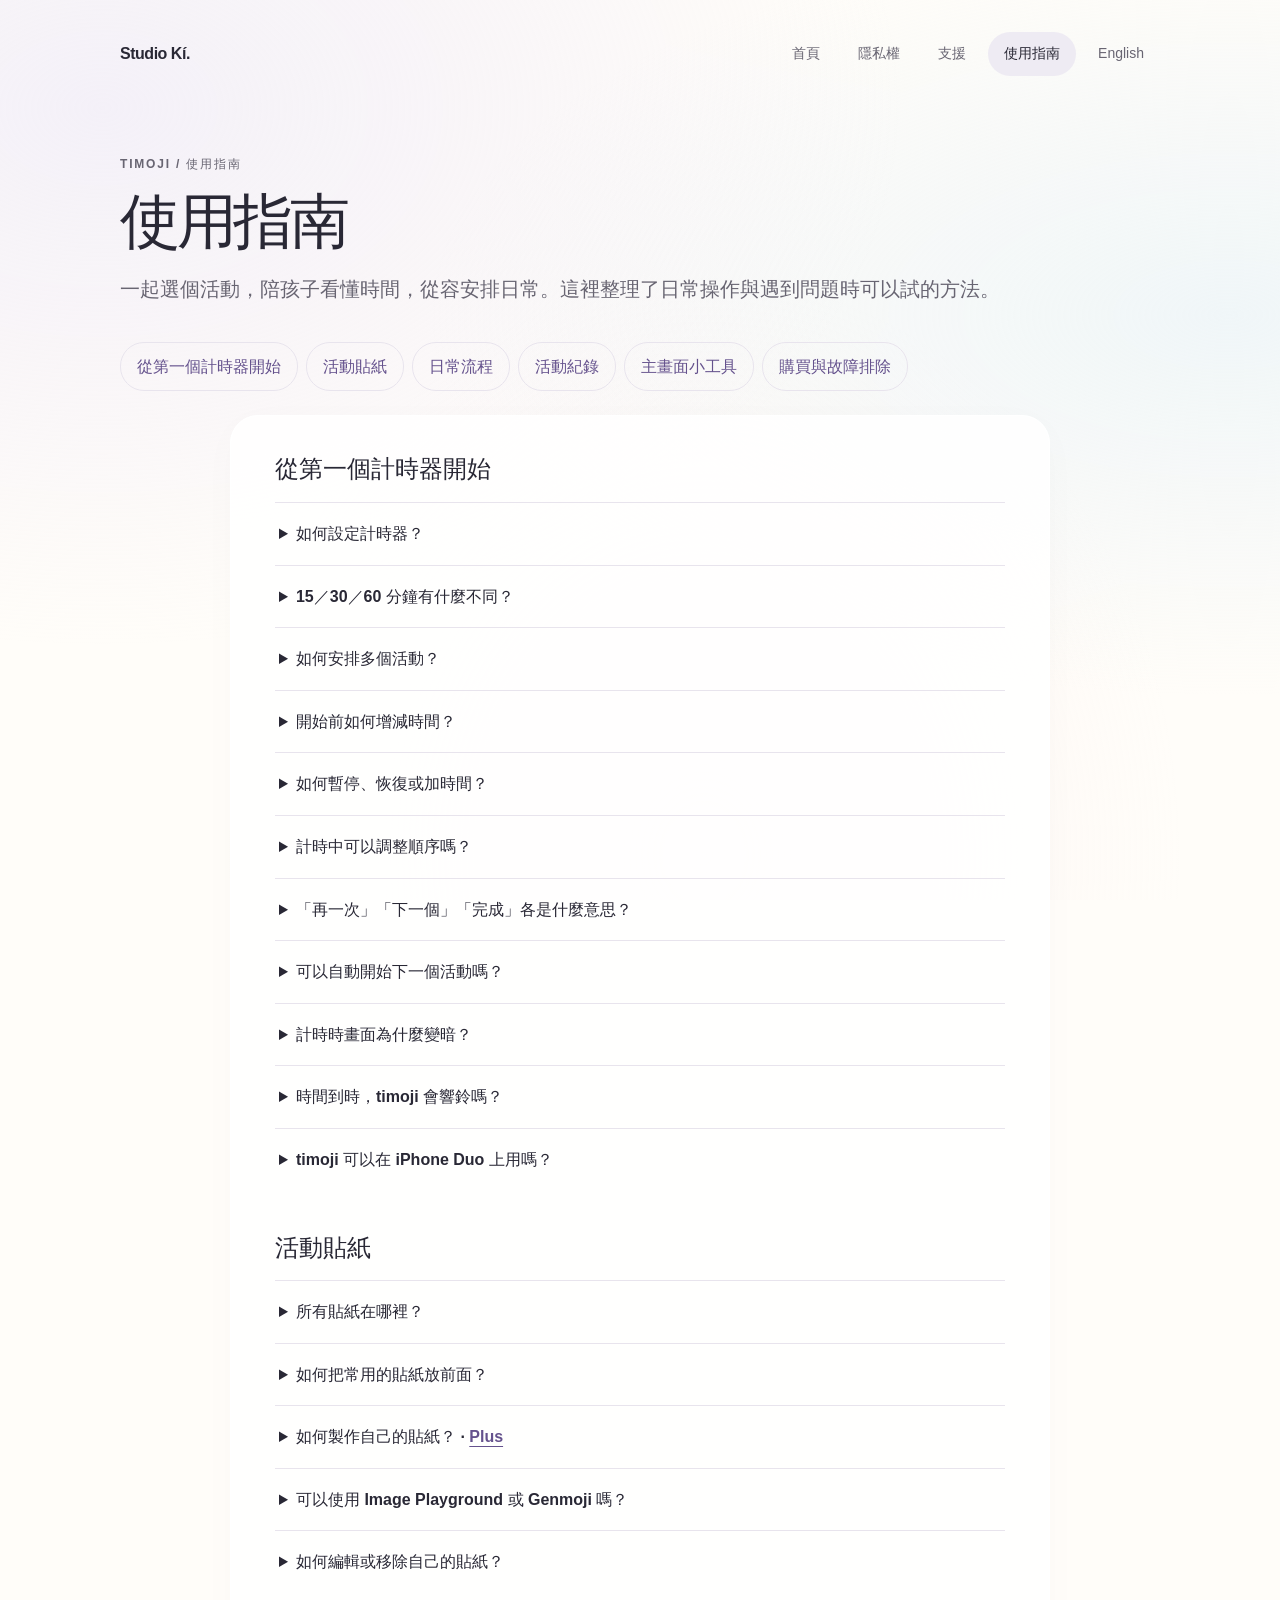
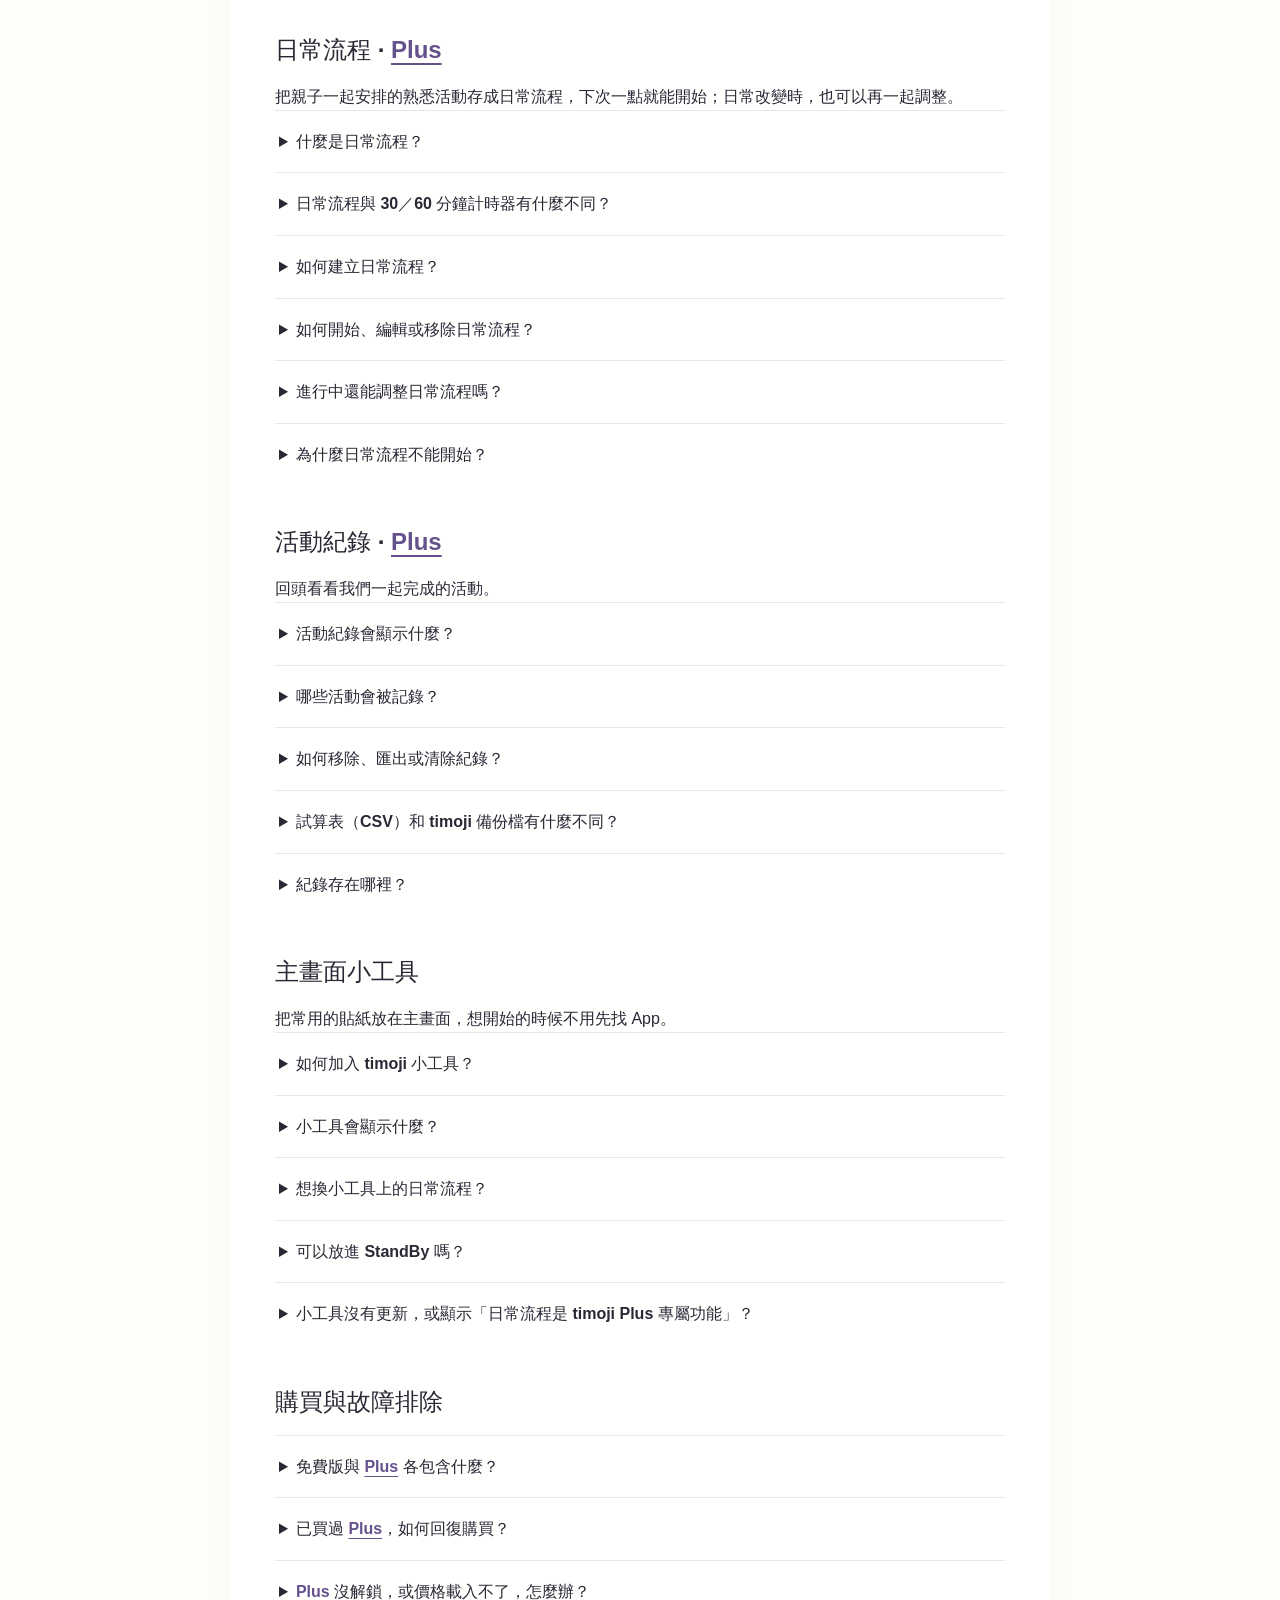
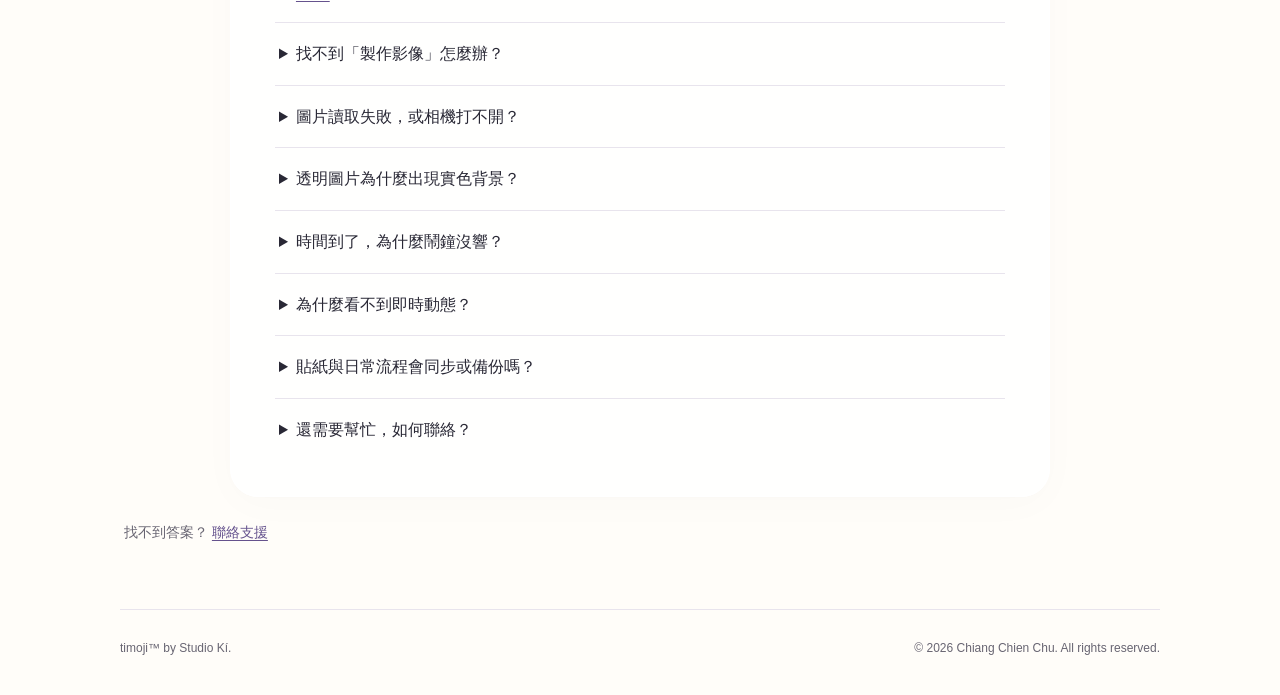
==== guide-zh-Hant.html @ 1ce59894 "Guide: widget settings for Favorites/Recent and routine choice (1.7.0) Co-Authored-By: Claude Opus 5" ====
<!doctype html>
<html lang="zh-Hant">
<head>
  <meta charset="utf-8">
  <meta name="viewport" content="width=device-width, initial-scale=1">
  <meta name="theme-color" content="#fffdf9">
  <meta name="description" content="timoji 操作指南：設定計時器、活動貼紙、日常流程、活動紀錄、Plus 與常見問題排除。">
  <meta name="referrer" content="no-referrer">
  <title>使用指南 — timoji</title>
  <link rel="icon" href="assets/timoji-mark.svg" type="image/svg+xml">
  <link rel="alternate icon" href="assets/timoji-mark.png" type="image/png">
  <link rel="alternate" hreflang="en" href="guide.html">
  <link rel="stylesheet" href="styles.css">
  <link rel="stylesheet" href="guide.css">
</head>
<body>
  <a class="skip-link" href="#main">跳至主要內容</a>
  <header class="site-header shell">
    <a class="studio" href="index-zh-Hant.html" aria-label="Studio Kí. — timoji 首頁">Studio Kí.</a>
    <nav class="site-nav" aria-label="主要導覽">
      <a href="index-zh-Hant.html">首頁</a>
<a href="privacy-zh-Hant.html">隱私權</a>
<a href="support-zh-Hant.html">支援</a>
<a href="guide-zh-Hant.html" aria-current="page">使用指南</a>
      <a href="guide.html" lang="en" hreflang="en">English</a>
    </nav>
  </header>
  <main id="main" class="shell guide" tabindex="-1"><div class="page-heading"><p class="eyebrow">timoji / 使用指南</p><h1>使用指南</h1><p class="subtitle">一起選個活動，陪孩子看懂時間，從容安排日常。這裡整理了日常操作與遇到問題時可以試的方法。</p></div><nav class="guide-nav" aria-label="指南主題"><a href="#timer">從第一個計時器開始</a><a href="#activities">活動貼紙</a><a href="#routines">日常流程</a><a href="#history">活動紀錄</a><a href="#widgets">主畫面小工具</a><a href="#help">購買與故障排除</a></nav><div class="guide-content paper"><section id="timer" aria-labelledby="timer-title"><h2 id="timer-title">從第一個計時器開始</h2><details><summary>如何設定計時器？</summary><div class="answer"><p>打開 timoji 就是計時器。點圓環下方的 15、30、60，選擇計時器。點下方貼紙列的貼紙放進圓環，拖動圓環的末端控制點設定時間，再按「開始」。timoji 會記得你上次用的計時器。想看所有貼紙，點貼紙列最後的「全部貼紙」。</p></div></details><details><summary>15／30／60 分鐘有什麼不同？</summary><div class="answer"><p>15 分鐘適合一次做一個活動，可設 1–15 分鐘。30／60 分鐘可以在一個計時器裡安排多個活動。三種計時器都免費。這些是可用時間的上限，不必把整個圓環填滿。</p></div></details><details><summary>如何安排多個活動？</summary><div class="answer"><p>在 30 或 60 分鐘，依照想做的順序點貼紙，先選的先做。新活動通常先分配 10 分鐘，剩餘空間較少時會縮短，但至少需要 5 分鐘。想換掉某個活動，把貼紙列的貼紙拖到它上面，時間不變。想調整順序，長按圓環上的貼紙，拖到另一個貼紙上即可互換，時間也會一起交換。移動兩個活動之間的分界，可以重新分配時間。</p></div></details><details><summary>開始前如何增減時間？</summary><div class="answer"><p>拖動圓環的末端控制點，或用「−5 分鐘」「+5 分鐘」。多活動安排可以移動兩個活動之間的分界。30／60 的每個活動至少需要 5 分鐘，對孩子來說才不會太趕；選好活動、時間有效後，「開始」才能按。</p></div></details><details><summary>如何暫停、恢復或加時間？</summary><div class="answer"><p>計時中按「暫停」。暫停後可用 ＋／－ 調整目前活動，每次 5 分鐘，再按「繼續」。沒有修改時，會從暫停的時間繼續。暫停時，進行中的活動可以用 － 減到最少 1 分鐘，方便最後微調；還沒輪到的活動維持至少 5 分鐘，等輪到時才能再調短。15 維持在 1–15 分鐘，30／60 不能超過圓環的終點。想換別的計時器，請先結束這次計時。</p></div></details><details><summary>計時中可以調整順序嗎？</summary><div class="answer"><p>可以。先暫停，再點接下來的某張貼紙，就能先做這個活動；目前的活動會排到下一個，保留剩餘時間。也可以移除接下來的活動。這些調整只影響這一次計時。</p></div></details><details><summary>「再一次」「下一個」「完成」各是什麼意思？</summary><div class="answer"><p>活動結束且後面還有活動時，「再一次」會用該活動原先設定的時間重做；「下一個」開始下一項。最後一個活動結束後，「完成」結束這次計時。「＋5 分鐘」或「＋10 分鐘」會延續最後的活動：15／30 加 5 分鐘，60 加 10 分鐘。</p></div></details><details><summary>可以自動開始下一個活動嗎？</summary><div class="answer"><p>安排兩個以上活動時，可在「活動結束後」選「暫停」或「自動接續」。暫停會等你選擇；自動接續會短暫顯示完成，約 2.5 秒後開始下一項。若活動已經完成、正在等你選擇，此時改成自動接續只影響之後的活動，眼前這一項仍請按「再一次」或「下一個」。</p></div></details><details><summary>計時時畫面為什麼變暗？</summary><div class="answer"><p>柔和的畫面讓活動貼紙與時間更容易被注意到，關閉與選單仍可操作。打開選單不會暫停，要休息請按「暫停」。點背景不會解除計時中的柔暗效果；把裝置轉橫向只是改變版面，不會鎖住操作。想換外觀，請到「選單 → 設定 → 外觀」。</p></div></details><details id="time-up-alert"><summary>時間到時，timoji 會響鈴嗎？</summary><div class="answer"><p>開啟「時間到提醒」後就會。時間到時，timoji 會像鬧鐘一樣響鈴，靜音模式也聽得到，iPhone 或 Apple Watch 也會震動。第一次開始計時前，timoji 會先問你要不要開啟；按「允許」，再在系統視窗允許鬧鐘即可。鬧鐘響起時按「停止」就會安靜下來。之後隨時可以在「選單 → 設定」關閉。同一頁的「聲音效果」則控制活動切換時較輕柔的提示音。</p></div></details><details id="iphone-duo"><summary>timoji 可以在 iPhone Duo 上用嗎？</summary><div class="answer"><p>可以。外螢幕的用法和 iPhone 一樣。攤開後，貼紙區會變寬；完全攤平計時時，時間環會在畫面中間。摺成書本或立在桌上時，時間環和按鈕會分在兩邊，不會落在摺線上。橫向使用時，「關閉」和「選單」會移到側邊。</p></div></details></section><section id="activities" aria-labelledby="activities-title"><h2 id="activities-title">活動貼紙</h2><details><summary>所有貼紙在哪裡？</summary><div class="answer"><p>點貼紙列最後的「全部貼紙」，或打開「選單 → 活動貼紙」。可以依分類、我的最愛或最近使用瀏覽，點一下貼紙就會放進計時器。所有內建貼紙都免費，而且不能刪除。</p></div></details><details><summary>如何把常用的貼紙放前面？</summary><div class="answer"><p>在「活動貼紙」按「編輯」，再點貼紙上的愛心；也可以長按貼紙選「最愛」。最愛的貼紙會排在貼紙列前面。完成後按「完成」。</p></div></details><details><summary>如何製作自己的貼紙？ · <a href="#plus-features">Plus</a></summary><div class="answer"><p>在「活動貼紙」按「新增貼紙」。從照片選圖、用相機拍照，或在 Apple Image Playground 可用時選「製作影像」。在預覽畫面用雙指縮放、移動及旋轉，調整裁切範圍；「重設裁切」可以重新調整。按「接下來」，輸入最多 20 個字元的活動名稱，再按「儲存」。你的貼紙會排在最前面，也可以在「我的貼紙」找到。</p></div></details><details><summary>可以使用 Image Playground 或 Genmoji 嗎？</summary><div class="answer"><p>支援的裝置與系統會提供「製作影像」，打開 Apple 的系統圖片工具。可選的風格與 Genmoji 選項由 Apple 提供。在系統畫面確認圖片後，仍需完成 timoji 的「預覽 → 活動名稱 → 儲存」；只按系統打勾不會直接儲存成已命名的活動。Genmoji 僅供個人、非商業使用。</p></div></details><details><summary>如何編輯或移除自己的貼紙？</summary><div class="answer"><p>長按你的貼紙，選「編輯貼紙」可重新命名或更換照片，選「移除」可刪除。要一次移除多張，按「編輯」，再點每張貼紙上的移除按鈕。移除貼紙也會移除已儲存日常流程中對應的步驟；還有其他步驟的日常流程會保留，空的會封存。正在進行的計時仍保留當次活動。只有自己製作的貼紙可以移除；切換 App 語言時，你寫的貼紙名稱會保留原樣。</p></div></details></section><section id="routines" aria-labelledby="routines-title"><h2 id="routines-title">日常流程 · <a href="#plus-features">Plus</a></h2><p>把親子一起安排的熟悉活動存成日常流程，下次一點就能開始；日常改變時，也可以再一起調整。</p><details><summary>什麼是日常流程？</summary><div class="answer"><p>日常流程把常做的活動順序存起來，下次一點就能開始。例如睡前：刷牙 → 洗澡 → 說故事。放學後也可以先寫作業 → 玩桌遊 → 吃晚餐，和孩子一起排好順序，也為每件事留一點時間。不同日子可以有不同安排，例如有鋼琴練習的「星期一放學後」。日常流程由你在準備好時開始，不會在固定時間自動啟動。日常流程是 <a href="#plus-features">Plus</a> 功能。</p><p>日常流程在舊版本叫做「小日常」，你存過的內容都還在。</p></div></details><details><summary>日常流程與 30／60 分鐘計時器有什麼不同？</summary><div class="answer"><p>30／60 分鐘計時器安排的是這一次要做的活動；日常流程則會儲存下來，不必每天重新安排。日常流程的每個步驟各有自己的時間，所以總長可以超過 60 分鐘。</p></div></details><details><summary>如何建立日常流程？</summary><div class="answer"><p>打開「活動貼紙」切到「日常流程」，或打開「選單 → 日常流程」，按「新增日常流程」。按「加入活動」，依照想做的順序點貼紙；再點一次有編號的貼紙可以取消。一個日常流程有 2–6 個步驟，每個步驟 5–30 分鐘。點步驟可以用 ＋／－ 調整時間，或從選單更換、移除活動；也可以向左滑動步驟後按「移除」。拖曳把手可以調整順序。名稱可不填，留空時會用活動名稱命名。最後按「儲存」。</p></div></details><details><summary>如何開始、編輯或移除日常流程？</summary><div class="answer"><p>在「日常流程」按某個流程的「開始」，就會從第一個活動開始。點流程本身可以編輯，或用「⋯」按鈕選擇編輯或移除。也可以向左滑動流程後按「移除」，或按「編輯」再點垃圾桶圖示；移除前都會請你確認。拖曳流程可以調整順序。移除日常流程不會影響貼紙。</p></div></details><details><summary>進行中還能調整日常流程嗎？</summary><div class="answer"><p>左右滑動下方的卡片，可以看看之後還有哪些活動。暫停時點「下一個」卡片，就能直接跳到下一個活動，幾秒內可以復原。也可以把目前活動的時間減到最少 1 分鐘，或點接下來的貼紙先做。這些調整只影響這一次，不會改寫已儲存的日常流程；若想讓下次也採用，請到「日常流程」編輯。</p></div></details><details><summary>為什麼日常流程不能開始？</summary><div class="answer"><p>開始需要 2–6 個活動。若移除貼紙後只剩一個步驟，日常流程仍會保留，讓你繼續編輯。打開它、再加入活動並儲存，就能開始。</p></div></details></section><section id="history" aria-labelledby="history-title"><h2 id="history-title">活動紀錄 · <a href="#plus-features">Plus</a></h2><p>回頭看看我們一起完成的活動。</p><details><summary>活動紀錄會顯示什麼？</summary><div class="answer"><p>打開「選單 → 活動紀錄」。選「週」或「月」，可以看到總時間、使用的天數與每日長條圖。點一天看明細，或選一個活動只看它的紀錄。每個完成的活動會記下名稱、開始與結束時間，以及分鐘數。</p></div></details><details><summary>哪些活動會被記錄？</summary><div class="answer"><p>擁有 <a href="#plus-features">Plus</a> 且「記錄活動時間」開啟時，完成的活動才會被記錄；購買 <a href="#plus-features">Plus</a> 前完成的活動不會出現；計時不到 1 分鐘的活動也不會記錄。想停止記錄，請到「管理紀錄」關閉「記錄活動時間」。</p></div></details><details><summary>如何移除、匯出或清除紀錄？</summary><div class="answer"><p>向左滑動或長按紀錄即可移除，幾秒內可以復原。在「管理紀錄」可以匯出成試算表（CSV）或 timoji 備份檔、從 timoji 備份檔匯入，或清除單一活動、全部紀錄。如果之後可能還用得到，建議先匯出一份。</p></div></details><details><summary>試算表（CSV）和 timoji 備份檔有什麼不同？</summary><div class="answer"><p>兩種都包含全部紀錄，差別在於你想拿來做什麼。</p><p><strong>試算表（CSV）</strong>適合用 Numbers、Excel 或 Google 試算表查看、列印。每一列是一次活動，包含日期、開始與結束時間、專注分鐘數，以及是否完成。CSV 無法匯回 timoji。</p><p><strong>timoji 備份檔</strong>適合留一份備份，或把紀錄搬到另一台裝置。這個檔案只有 timoji 能開，也是唯一能匯入的格式。匯入時只會加入這台裝置還沒有的紀錄；已經有的會略過，不會覆蓋任何紀錄。</p></div></details><details><summary>紀錄存在哪裡？</summary><div class="answer"><p>紀錄儲存在這台裝置；若開啟 iCloud 備份，也會一併備份。timoji 不會收集這些資料。匯出的檔案會存到你選擇的位置，例如「檔案」、iCloud Drive 或 Google Drive，timoji 不會登入任何服務。想把紀錄搬到另一台裝置，可以匯出 timoji 備份檔，再到那台裝置匯入。詳見 <a href="privacy-zh-Hant.html#how-timoji-stores-data">隱私權政策</a>。</p></div></details></section><section id="widgets" aria-labelledby="widgets-title"><h2 id="widgets-title">主畫面小工具</h2><p>把常用的貼紙放在主畫面，想開始的時候不用先找 App。</p><details><summary>如何加入 timoji 小工具？</summary><div class="answer"><p>在主畫面空白處長按，直到 App 開始晃動，點「編輯」→「加入小工具」。搜尋 timoji，選「貼紙計時」或「日常流程」，選好大小後點「加入小工具」。</p></div></details><details><summary>小工具會顯示什麼？</summary><div class="answer"><p>「貼紙計時」可以顯示「我的最愛」或「最近使用」的貼紙。想切換時，長按小工具，點「編輯小工具」，再選「我的最愛」或「最近使用」。點一張貼紙，timoji 會打開並把它放進時間環，按「開始」才會計時。計時中或暫停時，小工具會顯示目前的活動和剩餘時間。「日常流程」小工具（<a href="#plus-features">Plus</a>）顯示你選的流程，點一下就會在 timoji 打開它。</p></div></details><details><summary>想換小工具上的日常流程？</summary><div class="answer"><p>長按「日常流程」小工具，點「編輯小工具」，再選一個流程。還沒選的話，會顯示「日常流程」清單中的第一個。</p></div></details><details><summary>可以放進 StandBy 嗎？</summary><div class="answer"><p>可以。iPhone 充電橫放進入 StandBy 時，可以把「貼紙計時」或「日常流程」的小尺寸小工具加進 StandBy 的小工具堆疊。計時進行中，即時動態也會放大顯示。</p></div></details><details><summary>小工具沒有更新，或顯示「日常流程是 timoji Plus 專屬功能」？</summary><div class="answer"><p>打開 timoji 一次，小工具就會更新，購買或回復 <a href="#plus-features">Plus</a> 之後也一樣。剩餘時間會自己倒數，其他內容的更新頻率由 iOS 決定。</p></div></details></section><section id="help" aria-labelledby="help-title"><h2 id="help-title">購買與故障排除</h2><details id="plus-features"><summary>免費版與 <a href="#plus-features">Plus</a> 各包含什麼？</summary><div class="answer"><p>免費版包含 15／30／60 分鐘計時器、全部內建貼紙、在 30／60 分鐘裡安排多個活動、我的最愛、最近使用、外觀、音效、時間到提醒、即時動態及「貼紙計時」小工具。 <a href="#plus-features">Plus</a> 增加自己的貼紙、日常流程（含小工具）與活動紀錄。 <a href="#plus-features">Plus</a> 是 App 內一次購買，沒有訂閱，也不需要另外建立 timoji 帳號；價格依 App Store 地區在 App 內顯示。</p></div></details><details><summary>已買過 <a href="#plus-features">Plus</a>，如何回復購買？</summary><div class="answer"><p>打開「選單 → My timoji」（或 My timoji <a href="#plus-features">Plus</a>），按「回復購買項目」。確認「媒體與購買項目」使用當初購買 <a href="#plus-features">Plus</a> 的 Apple 帳號，並保持網路連線。等 Apple 完成查詢後，再回到計時器。取消購買或等待購買核准時，免費功能仍可使用。</p></div></details><details><summary><a href="#plus-features">Plus</a> 沒解鎖，或價格載入不了，怎麼辦？</summary><div class="answer"><p>先檢查網路及 App Store 登入，再到 My timoji 按「再試一次」；已購買者可再試「回復購買項目」。如果 Apple 顯示購買待處理，請等交易完成。付款前請閱讀 Apple 確認畫面的價格。若交易完成仍無法使用 <a href="#plus-features">Plus</a>，請提供 App 版本及看到的訊息聯絡我們，不必傳付款資料。</p></div></details><details><summary>找不到「製作影像」怎麼辦？</summary><div class="answer"><p><a href="#plus-features">Plus</a> 可以製作自己的貼紙，但 Image Playground 是否可用由 Apple 系統決定。請檢查裝置與系統是否支援 Apple Intelligence、是否已啟用，以及 iPhone／iPad 的裝置語言與 Siri 語言是否設為同一種受支援語言；地區及功能支援也可能影響顯示。仍可使用照片或相機。請參考 <a href="https://support.apple.com/121115">Apple 的最新支援條件</a>。</p></div></details><details><summary>圖片讀取失敗，或相機打不開？</summary><div class="answer"><p>可重新選一次圖片；iCloud 照片可能需要先下載。相機請檢查「設定」中 timoji 的相機權限及裝置限制，也可以取消後改從照片選取。若持續出錯，保留原圖並提供操作步驟與錯誤訊息，不必傳孩子的照片。</p></div></details><details><summary>透明圖片為什麼出現實色背景？</summary><div class="answer"><p>1.5.1 以前的版本可能把匯入的圖片存成 JPEG，這種格式無法保留透明度；新版匯入 PNG 時會保留透明背景。請用原始透明圖片重新匯入，更換該貼紙的照片；舊 JPEG 已經失去的透明度無法自動還原。</p></div></details><details><summary>時間到了，為什麼鬧鐘沒響？</summary><div class="answer"><p>請在「選單 → 設定」確認「時間到提醒」已開啟。若顯示「鬧鐘未開啟」，請到 iPhone 或 iPad 的「設定」App 允許 timoji 使用鬧鐘。鬧鐘在靜音模式也會響；「聲音效果」則會遵守裝置音量與靜音設定。</p></div></details><details><summary>為什麼看不到即時動態？</summary><div class="answer"><p>請在支援的系統上確認「設定」允許 timoji 使用即時動態。即時動態會在計時進行中顯示；按「暫停」後會先收起來，按「繼續」又會出現。計時結束後回到 timoji，也會關閉。鎖定畫面的操作可能需要解鎖並打開 App；若顯示似乎未更新，先打開 timoji 查看計時器。</p></div></details><details><summary>貼紙與日常流程會同步或備份嗎？</summary><div class="answer"><p>你的貼紙、日常流程與活動紀錄都儲存在這台裝置。timoji 沒有自建帳號或雲端同步，Apple 裝置備份是另外的系統功能。活動紀錄可以在「管理紀錄」匯出。「回復購買項目」回復的是 <a href="#plus-features">Plus</a> 使用權，不是貼紙或紀錄，因此遇到問題時，請不要先刪除 App。</p></div></details><details><summary>還需要幫忙，如何聯絡？</summary><div class="answer"><p>寄信到 <a href="mailto:heytimoji@gmail.com">heytimoji@gmail.com</a>，告訴我們裝置型號、iOS／iPadOS 版本、timoji 版本及發生的情況。簡單寫下操作步驟會很有幫助，請不要附上孩子的照片、密碼或付款資料。</p></div></details></section></div><p class="support-note">找不到答案？ <a href="support-zh-Hant.html">聯絡支援</a></p></main>  <footer class="site-footer shell">
    <p>timoji™ by Studio Kí.</p>
    <p>© 2026 Chiang Chien Chu. All rights reserved.</p>
  </footer>
<script>
function revealGuideAnswer() {
  if (location.hash !== '#plus-features') return;
  const answer = document.getElementById('plus-features');
  if (answer) { answer.open = true; answer.scrollIntoView({block: 'start'}); }
}
window.addEventListener('hashchange', revealGuideAnswer);
window.addEventListener('DOMContentLoaded', revealGuideAnswer);
document.addEventListener('click', function(event) {
  if (event.target.closest('a[href="#plus-features"]')) {
    const answer = document.getElementById('plus-features');
    if (answer) answer.open = true;
  }
});
</script>
</body>
</html>
---- styles.css ----
:root {
  color-scheme: light;
  --paper: #fffdf9;
  --ink: #292835;
  --muted: #686572;
  --line: #e8e4ed;
  --accent: #65528d;
  --card: rgba(255, 255, 255, .84);
  font-family: -apple-system, BlinkMacSystemFont, "Segoe UI", sans-serif;
  color: var(--ink);
  background: var(--paper);
  font-synthesis: none;
}
* { box-sizing: border-box; }
body { margin: 0; min-width: 0; line-height: 1.7; }
body::before {
  content: "";
  position: fixed;
  inset: 0;
  pointer-events: none;
  z-index: -1;
  background: radial-gradient(ellipse at 8% 12%, #e9e4f780, transparent 48%),
    radial-gradient(ellipse at 96% 35%, #e1eff780, transparent 46%),
    radial-gradient(ellipse at 55% 95%, #fbe5e950, transparent 48%);
}
a { color: var(--accent); text-underline-offset: .22em; }
a:hover { text-decoration-thickness: 2px; }
a:focus-visible, summary:focus-visible, [tabindex="-1"]:focus-visible {
  outline: 3px solid var(--accent); outline-offset: 5px; border-radius: 5px;
}
img { display: block; max-width: 100%; height: auto; }
h1, h2, h3, p { margin: 0; }
h1, h2, h3 { line-height: 1.2; }
.shell { width: min(1040px, calc(100% - 64px)); margin-inline: auto; }
.site-header { display: flex; justify-content: space-between; align-items: center; gap: 24px; padding-block: 32px; }
.studio { color: var(--ink); font-size: 1rem; font-weight: 650; letter-spacing: -.03em; text-decoration: none; white-space: nowrap; }
.site-nav { display: flex; gap: 6px; flex-wrap: wrap; }
.site-nav a { color: var(--muted); font-size: .875rem; padding: 10px 16px; border-radius: 999px; text-decoration: none; }
.site-nav a:hover { background: #eeebf3; color: var(--ink); }
.site-nav a[aria-current="page"] { background: #eeebf3; color: var(--ink); font-weight: 600; }
.skip-link { position: absolute; top: 8px; left: 16px; padding: 10px 16px; background: white; z-index: 5; transform: translateY(-160%); }
.skip-link:focus { transform: translateY(0); }
main { padding-block: 38px 64px; }
.paper { background: var(--card); border: 1px solid #fff; border-radius: 28px; box-shadow: 0 8px 40px #39304c05, 0 1px 3px #39304c04; }
.hero { display: grid; grid-template-columns: 1.4fr 1fr; align-items: center; gap: 48px; min-height: 500px; padding: 64px; }
.eyebrow { font-size: .75rem; font-weight: 600; letter-spacing: .15em; text-transform: uppercase; color: var(--muted); }
.hero h1 { font-size: clamp(3.5rem, 7vw, 5.5rem); letter-spacing: -.065em; font-weight: 650; margin-block: 12px 22px; }
.tagline { font-size: clamp(1.45rem, 2.6vw, 1.9rem); letter-spacing: -.035em; line-height: 1.35; max-width: 420px; text-wrap: balance; }
.intro { color: var(--muted); margin-top: 20px; max-width: 380px; font-size: 1rem; }
.brand-art { width: 280px; justify-self: center; filter: drop-shadow(0 16px 22px #6258820d); }
.home-links { display: grid; grid-template-columns: 1fr 1fr; gap: 20px; margin-top: 24px; }
.link-card { display: grid; grid-template-columns: 1fr auto; gap: 6px 18px; padding: 26px 32px; text-decoration: none; color: var(--ink); border: 1px solid var(--line); border-radius: 20px; background: #ffffff70; transition: background .15s ease, border-color .15s ease; }
.link-card:hover { background: #fff; border-color: #bbb0cc; }
.link-card strong { font-size: 1.125rem; font-weight: 600; letter-spacing: -.02em; }
.link-card span { color: var(--muted); font-size: .875rem; }
.link-card .arrow { grid-column: 2; grid-row: 1 / 3; align-self: center; font-size: 1.4rem; color: var(--accent); }
.site-footer { display: flex; justify-content: space-between; align-items: baseline; gap: 16px; padding-block: 28px 36px; color: var(--muted); font-size: .75rem; border-top: 1px solid var(--line); }
.page-heading { padding: 8px 0 36px; }
.page-heading h1 { font-size: clamp(2.5rem, 5vw, 3.75rem); letter-spacing: -.055em; font-weight: 600; margin-top: 12px; text-wrap: balance; }
.page-heading .subtitle { color: var(--muted); font-size: 1.25rem; margin-top: 14px; }
.policy-meta { display: flex; flex-wrap: wrap; gap: 8px 24px; margin-top: 18px; color: var(--muted); font-size: .875rem; }
.policy-layout { display: grid; grid-template-columns: 210px minmax(0, 1fr); gap: 44px; align-items: start; }
.policy-nav { position: sticky; top: 28px; padding-block: 22px; }
.policy-nav p { font-size: .75rem; letter-spacing: .12em; text-transform: uppercase; font-weight: 600; margin-bottom: 14px; color: var(--muted); }
.policy-nav ol { list-style: none; padding: 0; margin: 0; }
.policy-nav a { display: block; padding-block: 6px; color: var(--muted); font-size: .875rem; text-decoration: none; }
.policy-nav a:hover { color: var(--accent); text-decoration: underline; }
.policy { padding: 40px 44px; }
.policy section { scroll-margin-top: 28px; }
.policy section + section { margin-top: 30px; padding-top: 30px; border-top: 1px solid var(--line); }
.policy h2 { font-size: 1.25rem; font-weight: 600; letter-spacing: -.025em; margin-bottom: 14px; }
.policy p { color: #55515f; }
.policy p + p { margin-top: 14px; }
.policy address { font-style: normal; color: #55515f; }
.policy a, .contact-email { overflow-wrap: anywhere; }
.support-paper { padding: 16px 44px; }
.support-row { display: grid; grid-template-columns: 52px 220px minmax(0, 1fr); align-items: start; gap: 24px; padding-block: 34px; }
.support-row + .support-row { border-top: 1px solid var(--line); }
.support-number { display: grid; place-items: center; width: 44px; height: 44px; border-radius: 14px; font-size: .875rem; font-weight: 500; color: #62527b; background: #efebf7; }
.support-row:nth-child(2) .support-number { color: #426278; background: #e9f2f8; }
.support-row:nth-child(3) .support-number { color: #815365; background: #f8ebf0; }
.support-row h2 { font-size: 1.25rem; font-weight: 600; letter-spacing: -.03em; padding-top: 8px; }
.support-row h3 { font-size: 1rem; font-weight: 500; margin: 8px 0 10px; }
.support-row p { color: var(--muted); font-size: 1rem; }
.button { display: inline-flex; align-items: center; justify-content: center; gap: 28px; min-height: 48px; margin-top: 22px; padding: 12px 22px; background: #65528d; border: 1px solid #65528d; color: #fff; border-radius: 999px; text-decoration: none; font-size: .875rem; font-weight: 600; }
.button:hover { background: #514073; border-color: #514073; }
.contact-email { display: block; width: fit-content; font-size: .875rem; margin-top: 14px; }
.support-note { font-size: .875rem; color: var(--muted); padding: 24px 4px 0; }
.support-note p + p { margin-top: 4px; }
@media (max-width: 800px) {
  .hero { padding: 44px; gap: 32px; min-height: 440px; }
  .brand-art { width: 220px; }
  .policy-layout { grid-template-columns: 1fr; gap: 20px; }
  .policy-nav { position: static; padding: 18px 22px; border: 1px solid var(--line); border-radius: 18px; }
  .policy-nav ol { columns: 2; column-gap: 24px; }
  .policy-nav li { break-inside: avoid; }
  .support-row { grid-template-columns: 44px minmax(0, 1fr); gap: 0 20px; }
  .support-detail { grid-column: 2; }
}
@media (max-width: 580px) {
  .shell { width: calc(100% - 36px); }
  .site-header { gap: 12px; padding-block: 22px; }
  .site-nav { gap: 0; }
  .site-nav a { padding: 10px 11px; }
  main { padding-block: 20px 42px; }
  .paper { border-radius: 24px; }
  .hero { grid-template-columns: 1fr; gap: 30px; padding: 36px 28px 40px; min-height: auto; text-align: center; }
  .hero-copy { grid-row: 2; }
  .brand-art { grid-row: 1; width: 152px; }
  .hero h1 { margin-block: 8px 16px; }
  .intro { margin-inline: auto; }
  .home-links { grid-template-columns: 1fr; gap: 12px; margin-top: 16px; }
  .link-card { padding: 22px 26px; }
  .site-footer { flex-direction: column; gap: 6px; padding-block: 24px 30px; }
  .page-heading { padding-bottom: 28px; }
  .page-heading .subtitle { font-size: 1.125rem; }
  .policy { padding: 30px 24px; }
  .policy-nav ol { columns: 1; }
  .support-paper { padding: 0 24px; }
  .support-row { padding-block: 28px; gap: 0 16px; }
}
@media (max-width: 360px) {
  .site-header { flex-direction: column; align-items: flex-start; gap: 8px; }
  .site-nav a:first-child { margin-left: -11px; }
}
@media (prefers-reduced-motion: reduce) {
  *, *::before, *::after { animation: none !important; transition: none !important; scroll-behavior: auto !important; }
}
@media (forced-colors: active) {
  .paper, .link-card, .button, .site-nav a[aria-current="page"] { border: 1px solid CanvasText; }
  .button { color: LinkText; }
}
@media print {
  body::before, .site-nav, .policy-nav, .skip-link { display: none; }
  .shell { width: 100%; }
  main { padding: 0; }
  .policy-layout { display: block; }
  .paper { border: 0; box-shadow: none; background: white; }
  .policy { padding: 0; }
  .policy section { break-inside: avoid; }
}

/* Figma wordmark with Nunito trademark: QJeLxafFi1FOKN75MOO5EI / 1698:200531. */
.hero .wordmark { width: clamp(210px, 24vw, 290px); height: auto; }
@media (max-width: 580px) {
  .hero .wordmark { width: 220px; margin-inline: auto; }
}
---- guide.css ----
.guide-nav { display:flex; flex-wrap:wrap; gap:8px; margin-bottom:24px; }.guide-nav a { padding:10px 16px; border:1px solid var(--line); border-radius:24px; text-decoration:none; min-height:44px; }.guide-content { padding:36px 44px; max-width:820px; margin-inline:auto; }.guide-content section { scroll-margin-top:24px; }.guide-content section+section { margin-top:40px; }.guide-content h2 { font-size:1.5rem; line-height:1.4; margin-bottom:16px; }.guide-content details { border-top:1px solid var(--line); }.guide-content summary { cursor:pointer; font-weight:600; padding:18px 4px; line-height:1.6; min-height:48px; }.answer { padding:0 4px 22px; color:var(--muted); }.answer p { overflow-wrap:anywhere; }.guide-entry { padding:28px 32px; margin-bottom:24px; }.guide-entry h2 { font-size:1.25rem; line-height:1.5; }.guide-entry p { margin-top:10px; color:var(--muted); } @media(max-width:580px) { .site-header { flex-wrap:wrap; }.guide-content { padding:24px 20px; }.guide-entry { padding:24px; }.guide-nav a { padding:10px 12px; }.guide-content h2 { font-size:1.3rem; } } @media print { details::details-content { content-visibility:visible; } .guide-nav { display:none; } }
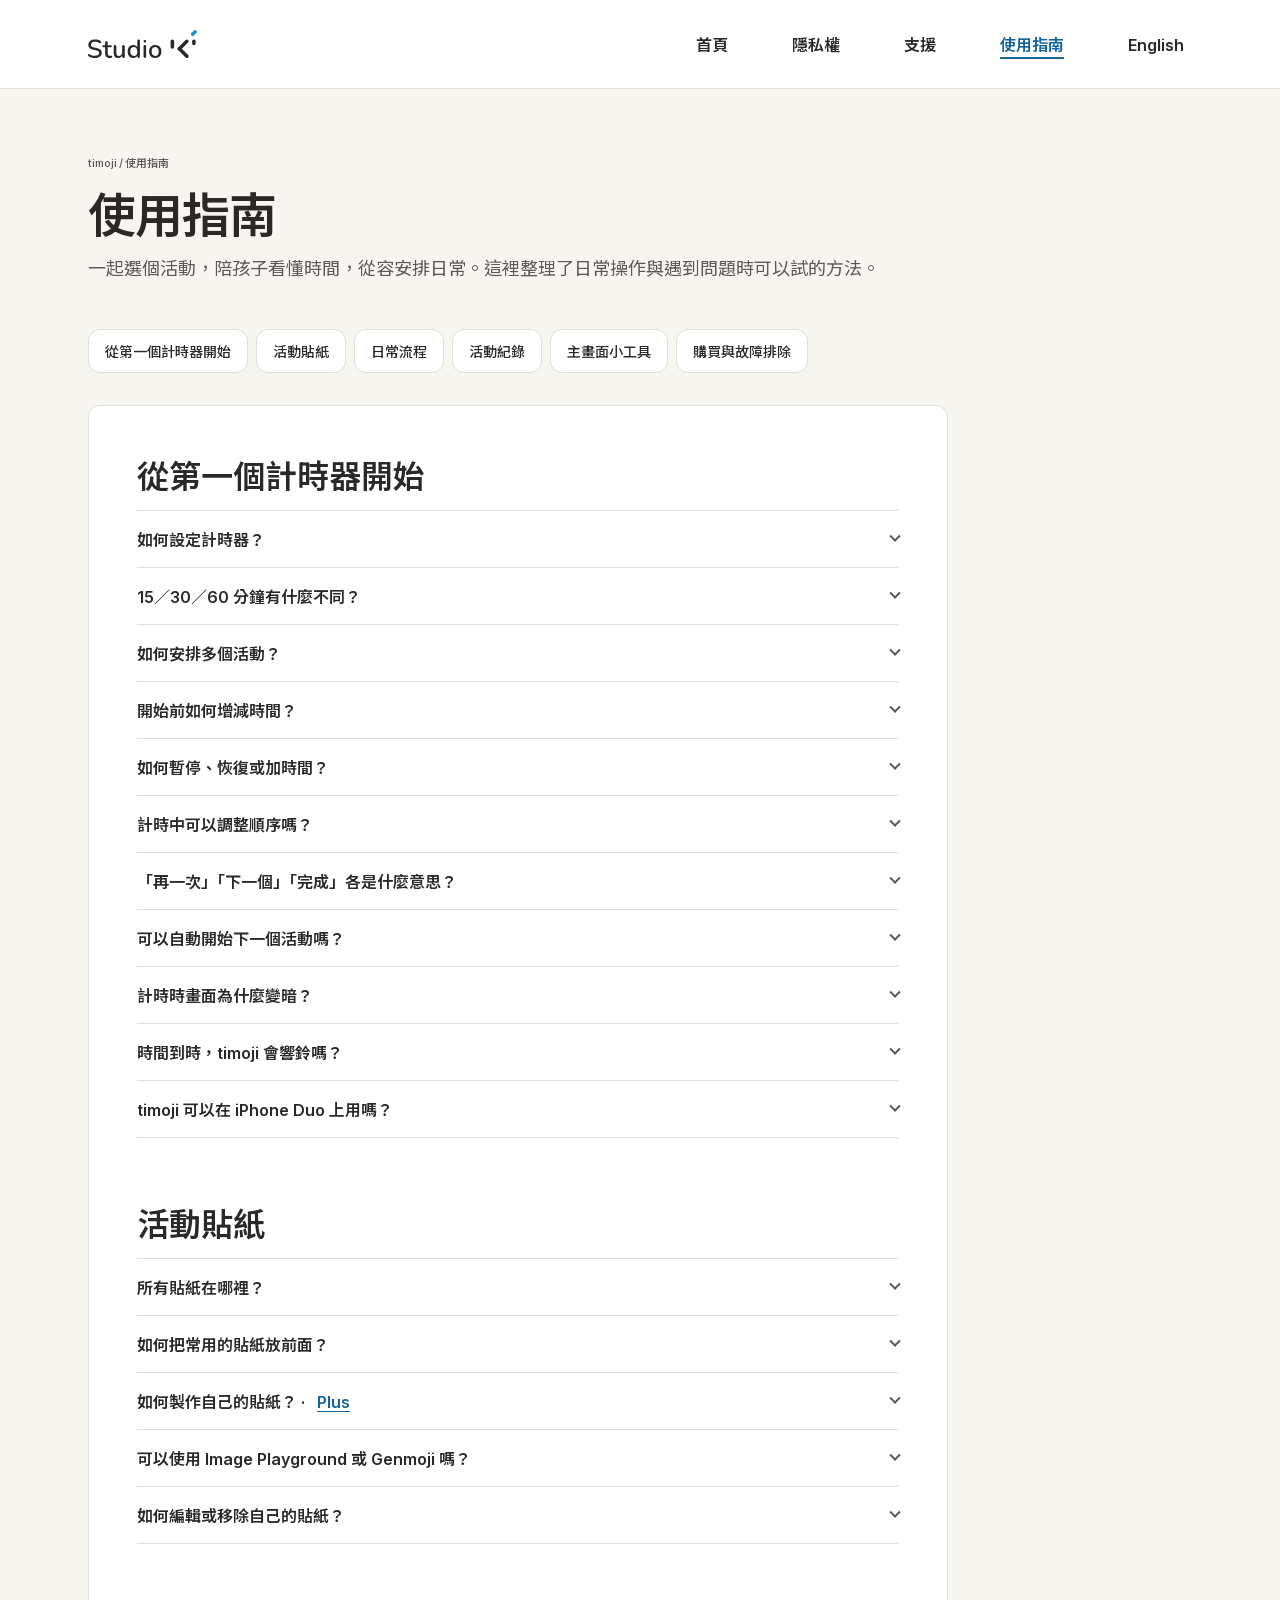
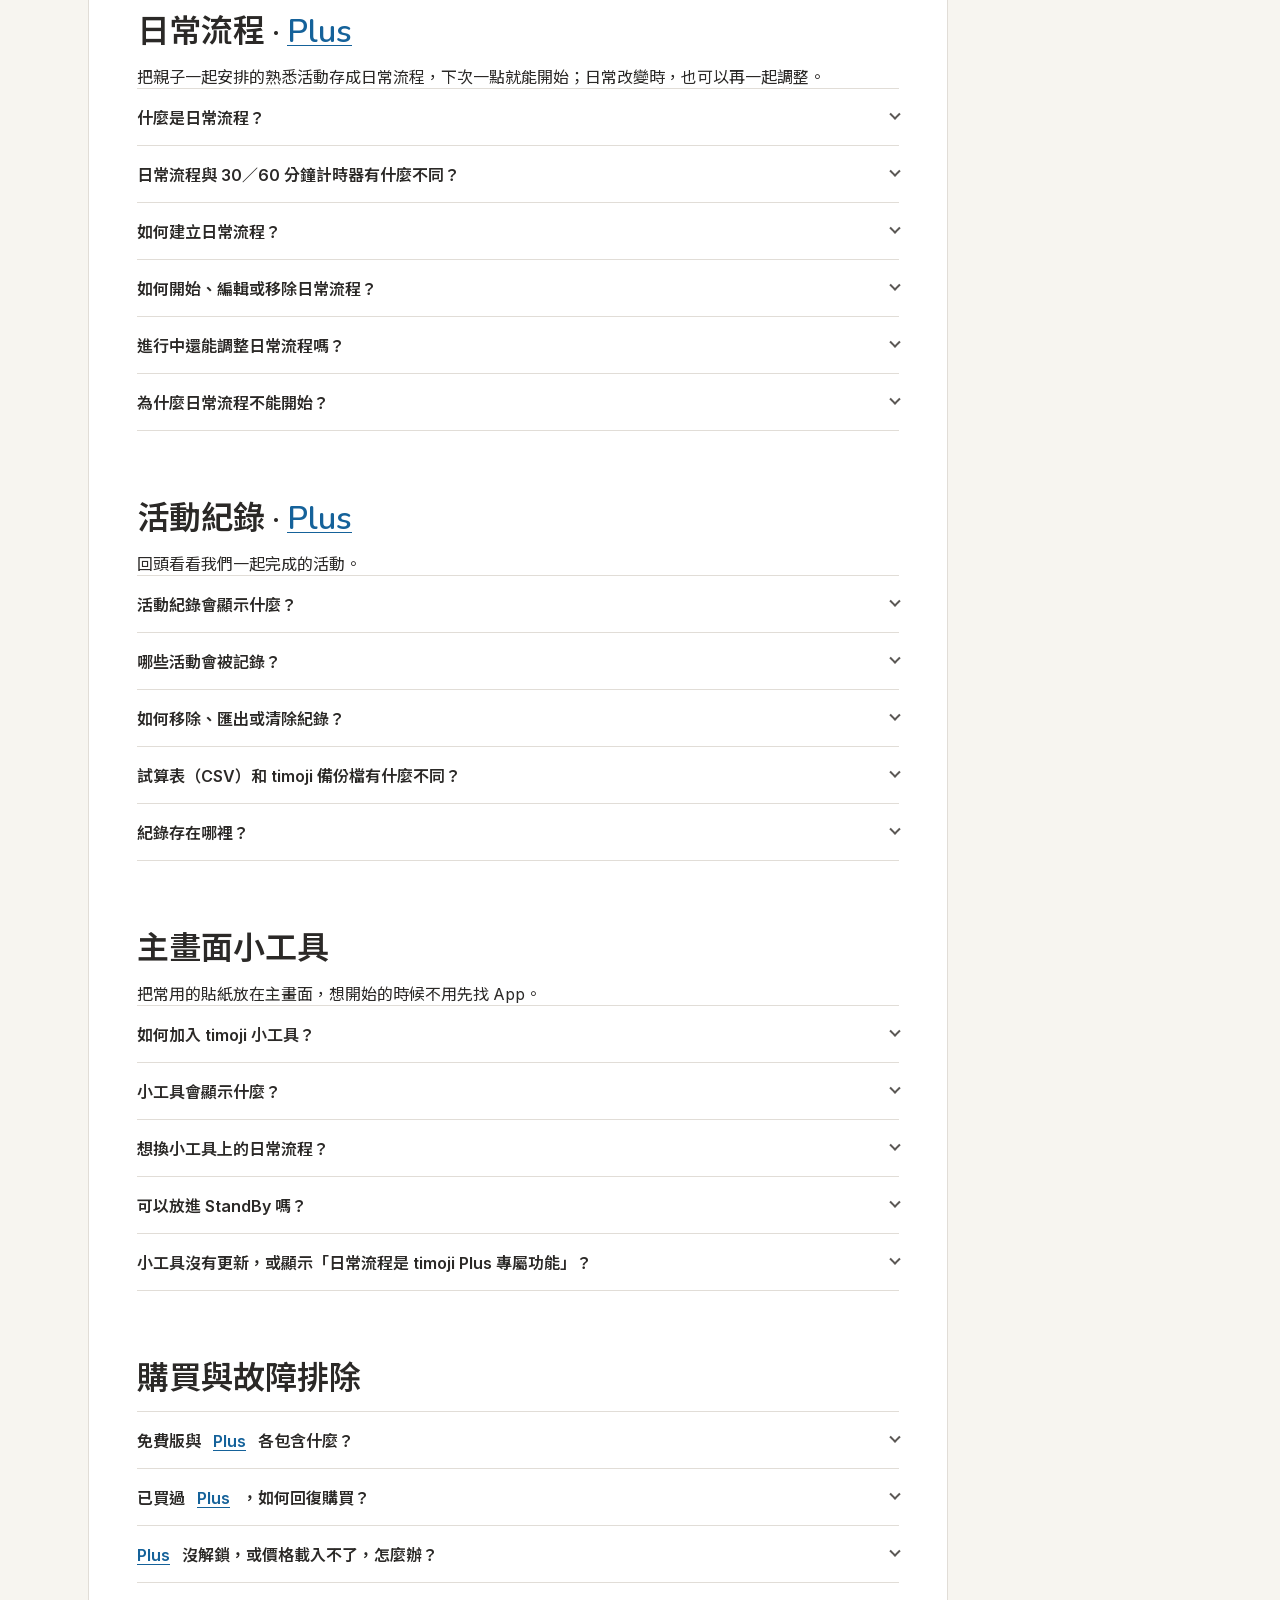
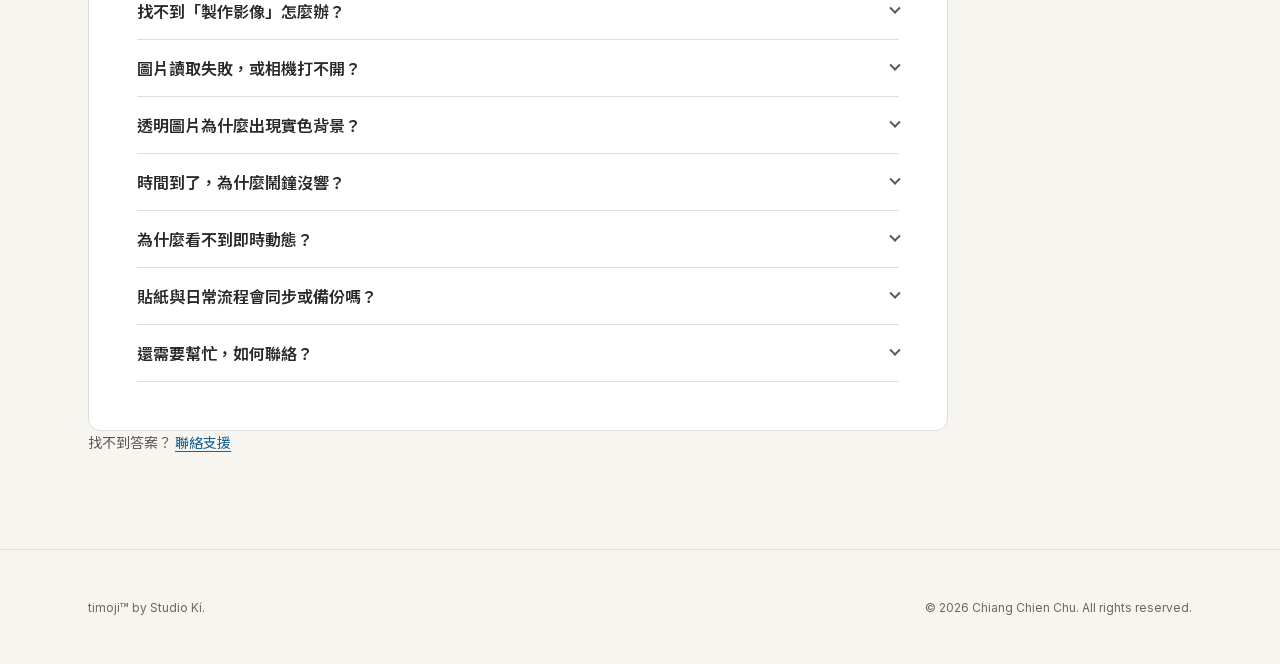
==== commit 277ad5bc: "Restyle the support site to the Studio Kí. design system (VI v03) - One shared stylesheet, assets/st" ====
--- a/guide-zh-Hant.html
+++ b/guide-zh-Hant.html
@@ -3,31 +3,41 @@
 <head>
   <meta charset="utf-8">
   <meta name="viewport" content="width=device-width, initial-scale=1">
-  <meta name="theme-color" content="#fffdf9">
+  <meta name="theme-color" content="#f7f5f0" media="(prefers-color-scheme: light)">
+  <meta name="theme-color" content="#211f1d" media="(prefers-color-scheme: dark)">
   <meta name="description" content="timoji 操作指南：設定計時器、活動貼紙、日常流程、活動紀錄、Plus 與常見問題排除。">
   <meta name="referrer" content="no-referrer">
   <title>使用指南 — timoji</title>
   <link rel="icon" href="assets/timoji-mark.svg" type="image/svg+xml">
   <link rel="alternate icon" href="assets/timoji-mark.png" type="image/png">
   <link rel="alternate" hreflang="en" href="guide.html">
-  <link rel="stylesheet" href="styles.css">
-  <link rel="stylesheet" href="guide.css">
+  <link rel="preload" href="assets/fonts/inter-latin.woff2" as="font" type="font/woff2" crossorigin>
+  <link rel="stylesheet" href="assets/studio-ki.css">
+  <script>document.documentElement.classList.add("js")</script>
+  <script src="assets/site-header.js" defer></script>
 </head>
 <body>
   <a class="skip-link" href="#main">跳至主要內容</a>
-  <header class="site-header shell">
-    <a class="studio" href="index-zh-Hant.html" aria-label="Studio Kí. — timoji 首頁">Studio Kí.</a>
-    <nav class="site-nav" aria-label="主要導覽">
-      <a href="index-zh-Hant.html">首頁</a>
-<a href="privacy-zh-Hant.html">隱私權</a>
-<a href="support-zh-Hant.html">支援</a>
-<a href="guide-zh-Hant.html" aria-current="page">使用指南</a>
-      <a href="guide.html" lang="en" hreflang="en">English</a>
-    </nav>
+  <header class="site-header">
+    <div class="site-header__inner">
+      <a class="site-header__brand" href="index-zh-Hant.html" aria-label="Studio Kí. — timoji 首頁">
+        <svg class="studio-ki-lockup" width="109" height="28" viewBox="0 0 109 28" xmlns="http://www.w3.org/2000/svg" aria-hidden="true" focusable="false"><g fill="currentColor"><path d="M6.86 28C6.08 28 5.31 27.94 4.55 27.82C3.8 27.7 3.09 27.52 2.43 27.28C1.76 27.03 1.16 26.72 0.63 26.36C0.37 26.17 0.19 25.96 0.09 25.72C0.01 25.48 -0.02 25.25 0.01 25.02C0.07 24.79 0.17 24.58 0.32 24.41C0.48 24.24 0.66 24.14 0.89 24.1C1.11 24.05 1.36 24.12 1.63 24.31C2.4 24.8 3.21 25.17 4.07 25.41C4.92 25.63 5.85 25.74 6.86 25.74C8.32 25.74 9.38 25.49 10.07 24.97C10.77 24.44 11.12 23.76 11.12 22.92C11.12 22.24 10.87 21.7 10.38 21.31C9.88 20.9 9.05 20.57 7.89 20.33L5.14 19.77C3.52 19.43 2.31 18.86 1.5 18.07C0.72 17.29 0.32 16.23 0.32 14.89C0.32 14.09 0.48 13.36 0.81 12.69C1.15 12.02 1.62 11.45 2.22 10.97C2.82 10.47 3.54 10.1 4.37 9.84C5.21 9.59 6.13 9.46 7.12 9.46C8.18 9.46 9.17 9.59 10.09 9.87C11.03 10.14 11.87 10.56 12.61 11.12C12.83 11.28 12.97 11.47 13.04 11.71C13.13 11.94 13.15 12.16 13.09 12.38C13.06 12.6 12.97 12.79 12.81 12.95C12.66 13.1 12.46 13.19 12.22 13.23C11.98 13.24 11.72 13.16 11.43 12.97C10.76 12.53 10.08 12.21 9.38 12.02C8.69 11.82 7.93 11.71 7.09 11.71C6.26 11.71 5.52 11.84 4.89 12.1C4.27 12.36 3.79 12.71 3.45 13.18C3.13 13.64 2.96 14.18 2.96 14.82C2.96 15.54 3.19 16.11 3.66 16.54C4.12 16.96 4.89 17.29 5.96 17.51L8.68 18.07C10.39 18.43 11.67 18.99 12.5 19.74C13.34 20.49 13.76 21.49 13.76 22.74C13.76 23.55 13.6 24.27 13.27 24.92C12.95 25.55 12.49 26.1 11.89 26.56C11.29 27.03 10.56 27.38 9.71 27.64C8.87 27.88 7.92 28 6.86 28Z"/><path d="M21.77 28C20.74 28 19.88 27.82 19.18 27.46C18.48 27.1 17.95 26.57 17.61 25.87C17.27 25.17 17.1 24.32 17.1 23.31V17.25H15.56C15.22 17.25 14.95 17.17 14.77 17C14.58 16.81 14.48 16.56 14.48 16.25C14.48 15.93 14.58 15.68 14.77 15.51C14.95 15.34 15.22 15.25 15.56 15.25H17.1V12.61C17.1 12.18 17.21 11.86 17.43 11.64C17.67 11.41 18 11.3 18.41 11.3C18.82 11.3 19.13 11.41 19.36 11.64C19.58 11.86 19.69 12.18 19.69 12.61V15.25H22.69C23.03 15.25 23.3 15.34 23.49 15.51C23.67 15.68 23.77 15.93 23.77 16.25C23.77 16.56 23.67 16.81 23.49 17C23.3 17.17 23.03 17.25 22.69 17.25H19.69V23.1C19.69 24.01 19.88 24.69 20.25 25.15C20.65 25.61 21.28 25.85 22.15 25.85C22.46 25.85 22.72 25.82 22.95 25.77C23.19 25.7 23.38 25.66 23.54 25.64C23.72 25.64 23.88 25.71 24 25.85C24.12 25.97 24.18 26.2 24.18 26.56C24.18 26.82 24.13 27.06 24.02 27.28C23.94 27.5 23.78 27.65 23.54 27.72C23.33 27.79 23.05 27.85 22.69 27.9C22.35 27.97 22.04 28 21.77 28Z"/><path d="M30.26 28C29.25 28 28.41 27.81 27.72 27.44C27.06 27.06 26.55 26.5 26.21 25.77C25.89 25.02 25.72 24.08 25.72 22.95V16.38C25.72 15.94 25.83 15.61 26.06 15.41C26.28 15.18 26.59 15.07 27 15.07C27.42 15.07 27.73 15.18 27.95 15.41C28.19 15.61 28.31 15.94 28.31 16.38V22.97C28.31 23.98 28.52 24.73 28.93 25.2C29.34 25.68 29.99 25.92 30.88 25.92C31.85 25.92 32.64 25.6 33.24 24.95C33.85 24.28 34.16 23.41 34.16 22.33V16.38C34.16 15.94 34.27 15.61 34.49 15.41C34.72 15.18 35.04 15.07 35.47 15.07C35.88 15.07 36.2 15.18 36.42 15.41C36.64 15.61 36.75 15.94 36.75 16.38V26.64C36.75 27.51 36.33 27.95 35.49 27.95C35.1 27.95 34.79 27.84 34.57 27.62C34.35 27.38 34.24 27.05 34.24 26.64V24.46L34.57 25.02C34.23 25.98 33.68 26.72 32.93 27.23C32.18 27.74 31.29 28 30.26 28Z"/><path d="M45.17 28C44.08 28 43.11 27.74 42.27 27.23C41.45 26.7 40.81 25.95 40.35 24.97C39.89 23.98 39.66 22.83 39.66 21.51C39.66 20.16 39.89 19.01 40.35 18.05C40.81 17.09 41.45 16.35 42.27 15.82C43.11 15.29 44.08 15.02 45.17 15.02C46.27 15.02 47.21 15.3 47.99 15.84C48.8 16.37 49.33 17.09 49.61 18H49.33V10.82C49.33 10.39 49.44 10.06 49.66 9.84C49.88 9.62 50.2 9.51 50.61 9.51C51.02 9.51 51.34 9.62 51.56 9.84C51.8 10.06 51.92 10.39 51.92 10.82V26.64C51.92 27.05 51.81 27.38 51.58 27.62C51.36 27.84 51.04 27.95 50.63 27.95C50.22 27.95 49.91 27.84 49.69 27.62C49.46 27.38 49.35 27.05 49.35 26.64V24.38L49.63 24.95C49.36 25.87 48.82 26.61 48.02 27.18C47.23 27.73 46.28 28 45.17 28ZM45.84 26C46.54 26 47.15 25.83 47.69 25.49C48.22 25.14 48.63 24.64 48.92 23.97C49.22 23.31 49.38 22.49 49.38 21.51C49.38 20.04 49.05 18.93 48.4 18.18C47.75 17.42 46.9 17.05 45.84 17.05C45.12 17.05 44.5 17.22 43.97 17.56C43.44 17.89 43.02 18.38 42.71 19.05C42.42 19.72 42.27 20.54 42.27 21.51C42.27 22.96 42.6 24.08 43.25 24.85C43.9 25.61 44.76 26 45.84 26Z"/><path d="M56.84 27.92C56.43 27.92 56.11 27.8 55.89 27.56C55.67 27.31 55.55 26.96 55.55 26.51V16.51C55.55 16.07 55.67 15.72 55.89 15.48C56.11 15.24 56.43 15.12 56.84 15.12C57.25 15.12 57.56 15.24 57.79 15.48C58.02 15.72 58.14 16.07 58.14 16.51V26.51C58.14 26.96 58.03 27.31 57.81 27.56C57.59 27.8 57.26 27.92 56.84 27.92Z"/><path d="M67.23 28C65.96 28 64.87 27.73 63.94 27.2C63.04 26.67 62.33 25.92 61.82 24.95C61.3 23.97 61.05 22.83 61.05 21.51C61.05 20.5 61.19 19.6 61.48 18.82C61.77 18.03 62.18 17.36 62.71 16.79C63.26 16.21 63.91 15.77 64.66 15.48C65.43 15.18 66.29 15.02 67.23 15.02C68.48 15.02 69.55 15.29 70.46 15.82C71.38 16.35 72.1 17.1 72.61 18.07C73.13 19.03 73.38 20.18 73.38 21.51C73.38 22.5 73.24 23.4 72.95 24.2C72.66 25.01 72.24 25.69 71.69 26.26C71.16 26.82 70.51 27.26 69.74 27.56C68.99 27.85 68.15 28 67.23 28ZM67.23 26C67.93 26 68.54 25.83 69.07 25.49C69.6 25.14 70.01 24.64 70.31 23.97C70.61 23.31 70.77 22.49 70.77 21.51C70.77 20.04 70.44 18.93 69.79 18.18C69.14 17.42 68.29 17.05 67.23 17.05C66.51 17.05 65.89 17.22 65.36 17.56C64.83 17.89 64.41 18.38 64.1 19.05C63.81 19.72 63.66 20.54 63.66 21.51C63.66 22.96 63.99 24.08 64.64 24.85C65.29 25.61 66.15 26 67.23 26Z"/><path d="M58.14 11.24C58.14 11.95 57.56 12.53 56.85 12.53C56.13 12.53 55.55 11.95 55.55 11.24C55.55 10.52 56.13 9.94 56.85 9.94C57.56 9.94 58.14 10.52 58.14 11.24Z"/><path d="M82.6 11.3V16.99C82.6 17.97 83.39 18.75 84.36 18.75C85.34 18.75 86.12 17.97 86.12 16.99V11.3C86.12 10.32 85.34 9.53 84.36 9.53C83.39 9.53 82.6 10.32 82.6 11.3Z"/><path d="M97.62 10.05L90.16 17.51C89.47 18.2 89.47 19.31 90.16 20C90.85 20.69 91.96 20.69 92.65 20L100.11 12.54C100.8 11.85 100.8 10.74 100.11 10.05C99.42 9.36 98.31 9.36 97.62 10.05Z"/><path d="M90.16 20L97.62 27.46C98.31 28.15 99.42 28.15 100.11 27.46C100.8 26.77 100.8 25.66 100.11 24.97L92.65 17.51C91.96 16.82 90.85 16.82 90.16 17.51C89.47 18.2 89.47 19.31 90.16 20Z"/><path d="M89.65 18.75C89.65 19.73 90.43 20.51 91.41 20.51C92.38 20.51 93.17 19.73 93.17 18.75C93.17 17.78 92.38 16.99 91.41 16.99C90.43 16.99 89.65 17.78 89.65 18.75Z"/><path d="M104.15 11.3V13.47C104.15 14.44 104.94 15.23 105.91 15.23C106.88 15.23 107.67 14.44 107.67 13.47V11.3C107.67 10.32 106.88 9.53 105.91 9.53C104.94 9.53 104.15 10.32 104.15 11.3Z"/><path class="brow" d="M105.91 5.5L108.4 3.01C109.09 2.32 109.09 1.2 108.4 0.52C107.71 -0.17 106.6 -0.17 105.91 0.52L103.42 3.01C102.73 3.69 102.73 4.81 103.42 5.5C104.11 6.18 105.22 6.18 105.91 5.5Z"/></g></svg>
+      </a>
+      <button class="site-header__menu" type="button" aria-expanded="false" aria-controls="site-nav" aria-label="選單"><svg class="icon-menu" viewBox="0 0 20 20" fill="none" stroke="currentColor" stroke-width="1.75" stroke-linecap="round" aria-hidden="true" focusable="false"><path d="M3 5.5h14M3 10h14M3 14.5h14"/></svg><svg class="icon-close" viewBox="0 0 20 20" fill="none" stroke="currentColor" stroke-width="1.75" stroke-linecap="round" aria-hidden="true" focusable="false"><path d="M5 5l10 10M15 5L5 15"/></svg></button>
+      <nav class="site-header__nav" id="site-nav" aria-label="主要導覽">
+        <a href="index-zh-Hant.html">首頁</a>
+        <a href="privacy-zh-Hant.html">隱私權</a>
+        <a href="support-zh-Hant.html">支援</a>
+        <a href="guide-zh-Hant.html" aria-current="page">使用指南</a>
+        <a href="guide.html" lang="en" hreflang="en">English</a>
+      </nav>
+    </div>
   </header>
-  <main id="main" class="shell guide" tabindex="-1"><div class="page-heading"><p class="eyebrow">timoji / 使用指南</p><h1>使用指南</h1><p class="subtitle">一起選個活動，陪孩子看懂時間，從容安排日常。這裡整理了日常操作與遇到問題時可以試的方法。</p></div><nav class="guide-nav" aria-label="指南主題"><a href="#timer">從第一個計時器開始</a><a href="#activities">活動貼紙</a><a href="#routines">日常流程</a><a href="#history">活動紀錄</a><a href="#widgets">主畫面小工具</a><a href="#help">購買與故障排除</a></nav><div class="guide-content paper"><section id="timer" aria-labelledby="timer-title"><h2 id="timer-title">從第一個計時器開始</h2><details><summary>如何設定計時器？</summary><div class="answer"><p>打開 timoji 就是計時器。點圓環下方的 15、30、60，選擇計時器。點下方貼紙列的貼紙放進圓環，拖動圓環的末端控制點設定時間，再按「開始」。timoji 會記得你上次用的計時器。想看所有貼紙，點貼紙列最後的「全部貼紙」。</p></div></details><details><summary>15／30／60 分鐘有什麼不同？</summary><div class="answer"><p>15 分鐘適合一次做一個活動，可設 1–15 分鐘。30／60 分鐘可以在一個計時器裡安排多個活動。三種計時器都免費。這些是可用時間的上限，不必把整個圓環填滿。</p></div></details><details><summary>如何安排多個活動？</summary><div class="answer"><p>在 30 或 60 分鐘，依照想做的順序點貼紙，先選的先做。新活動通常先分配 10 分鐘，剩餘空間較少時會縮短，但至少需要 5 分鐘。想換掉某個活動，把貼紙列的貼紙拖到它上面，時間不變。想調整順序，長按圓環上的貼紙，拖到另一個貼紙上即可互換，時間也會一起交換。移動兩個活動之間的分界，可以重新分配時間。</p></div></details><details><summary>開始前如何增減時間？</summary><div class="answer"><p>拖動圓環的末端控制點，或用「−5 分鐘」「+5 分鐘」。多活動安排可以移動兩個活動之間的分界。30／60 的每個活動至少需要 5 分鐘，對孩子來說才不會太趕；選好活動、時間有效後，「開始」才能按。</p></div></details><details><summary>如何暫停、恢復或加時間？</summary><div class="answer"><p>計時中按「暫停」。暫停後可用 ＋／－ 調整目前活動，每次 5 分鐘，再按「繼續」。沒有修改時，會從暫停的時間繼續。暫停時，進行中的活動可以用 － 減到最少 1 分鐘，方便最後微調；還沒輪到的活動維持至少 5 分鐘，等輪到時才能再調短。15 維持在 1–15 分鐘，30／60 不能超過圓環的終點。想換別的計時器，請先結束這次計時。</p></div></details><details><summary>計時中可以調整順序嗎？</summary><div class="answer"><p>可以。先暫停，再點接下來的某張貼紙，就能先做這個活動；目前的活動會排到下一個，保留剩餘時間。也可以移除接下來的活動。這些調整只影響這一次計時。</p></div></details><details><summary>「再一次」「下一個」「完成」各是什麼意思？</summary><div class="answer"><p>活動結束且後面還有活動時，「再一次」會用該活動原先設定的時間重做；「下一個」開始下一項。最後一個活動結束後，「完成」結束這次計時。「＋5 分鐘」或「＋10 分鐘」會延續最後的活動：15／30 加 5 分鐘，60 加 10 分鐘。</p></div></details><details><summary>可以自動開始下一個活動嗎？</summary><div class="answer"><p>安排兩個以上活動時，可在「活動結束後」選「暫停」或「自動接續」。暫停會等你選擇；自動接續會短暫顯示完成，約 2.5 秒後開始下一項。若活動已經完成、正在等你選擇，此時改成自動接續只影響之後的活動，眼前這一項仍請按「再一次」或「下一個」。</p></div></details><details><summary>計時時畫面為什麼變暗？</summary><div class="answer"><p>柔和的畫面讓活動貼紙與時間更容易被注意到，關閉與選單仍可操作。打開選單不會暫停，要休息請按「暫停」。點背景不會解除計時中的柔暗效果；把裝置轉橫向只是改變版面，不會鎖住操作。想換外觀，請到「選單 → 設定 → 外觀」。</p></div></details><details id="time-up-alert"><summary>時間到時，timoji 會響鈴嗎？</summary><div class="answer"><p>開啟「時間到提醒」後就會。時間到時，timoji 會像鬧鐘一樣響鈴，靜音模式也聽得到，iPhone 或 Apple Watch 也會震動。第一次開始計時前，timoji 會先問你要不要開啟；按「允許」，再在系統視窗允許鬧鐘即可。鬧鐘響起時按「停止」就會安靜下來。之後隨時可以在「選單 → 設定」關閉。同一頁的「聲音效果」則控制活動切換時較輕柔的提示音。</p></div></details><details id="iphone-duo"><summary>timoji 可以在 iPhone Duo 上用嗎？</summary><div class="answer"><p>可以。外螢幕的用法和 iPhone 一樣。攤開後，貼紙區會變寬；完全攤平計時時，時間環會在畫面中間。摺成書本或立在桌上時，時間環和按鈕會分在兩邊，不會落在摺線上。橫向使用時，「關閉」和「選單」會移到側邊。</p></div></details></section><section id="activities" aria-labelledby="activities-title"><h2 id="activities-title">活動貼紙</h2><details><summary>所有貼紙在哪裡？</summary><div class="answer"><p>點貼紙列最後的「全部貼紙」，或打開「選單 → 活動貼紙」。可以依分類、我的最愛或最近使用瀏覽，點一下貼紙就會放進計時器。所有內建貼紙都免費，而且不能刪除。</p></div></details><details><summary>如何把常用的貼紙放前面？</summary><div class="answer"><p>在「活動貼紙」按「編輯」，再點貼紙上的愛心；也可以長按貼紙選「最愛」。最愛的貼紙會排在貼紙列前面。完成後按「完成」。</p></div></details><details><summary>如何製作自己的貼紙？ · <a href="#plus-features">Plus</a></summary><div class="answer"><p>在「活動貼紙」按「新增貼紙」。從照片選圖、用相機拍照，或在 Apple Image Playground 可用時選「製作影像」。在預覽畫面用雙指縮放、移動及旋轉，調整裁切範圍；「重設裁切」可以重新調整。按「接下來」，輸入最多 20 個字元的活動名稱，再按「儲存」。你的貼紙會排在最前面，也可以在「我的貼紙」找到。</p></div></details><details><summary>可以使用 Image Playground 或 Genmoji 嗎？</summary><div class="answer"><p>支援的裝置與系統會提供「製作影像」，打開 Apple 的系統圖片工具。可選的風格與 Genmoji 選項由 Apple 提供。在系統畫面確認圖片後，仍需完成 timoji 的「預覽 → 活動名稱 → 儲存」；只按系統打勾不會直接儲存成已命名的活動。Genmoji 僅供個人、非商業使用。</p></div></details><details><summary>如何編輯或移除自己的貼紙？</summary><div class="answer"><p>長按你的貼紙，選「編輯貼紙」可重新命名或更換照片，選「移除」可刪除。要一次移除多張，按「編輯」，再點每張貼紙上的移除按鈕。移除貼紙也會移除已儲存日常流程中對應的步驟；還有其他步驟的日常流程會保留，空的會封存。正在進行的計時仍保留當次活動。只有自己製作的貼紙可以移除；切換 App 語言時，你寫的貼紙名稱會保留原樣。</p></div></details></section><section id="routines" aria-labelledby="routines-title"><h2 id="routines-title">日常流程 · <a href="#plus-features">Plus</a></h2><p>把親子一起安排的熟悉活動存成日常流程，下次一點就能開始；日常改變時，也可以再一起調整。</p><details><summary>什麼是日常流程？</summary><div class="answer"><p>日常流程把常做的活動順序存起來，下次一點就能開始。例如睡前：刷牙 → 洗澡 → 說故事。放學後也可以先寫作業 → 玩桌遊 → 吃晚餐，和孩子一起排好順序，也為每件事留一點時間。不同日子可以有不同安排，例如有鋼琴練習的「星期一放學後」。日常流程由你在準備好時開始，不會在固定時間自動啟動。日常流程是 <a href="#plus-features">Plus</a> 功能。</p><p>日常流程在舊版本叫做「小日常」，你存過的內容都還在。</p></div></details><details><summary>日常流程與 30／60 分鐘計時器有什麼不同？</summary><div class="answer"><p>30／60 分鐘計時器安排的是這一次要做的活動；日常流程則會儲存下來，不必每天重新安排。日常流程的每個步驟各有自己的時間，所以總長可以超過 60 分鐘。</p></div></details><details><summary>如何建立日常流程？</summary><div class="answer"><p>打開「活動貼紙」切到「日常流程」，或打開「選單 → 日常流程」，按「新增日常流程」。按「加入活動」，依照想做的順序點貼紙；再點一次有編號的貼紙可以取消。一個日常流程有 2–6 個步驟，每個步驟 5–30 分鐘。點步驟可以用 ＋／－ 調整時間，或從選單更換、移除活動；也可以向左滑動步驟後按「移除」。拖曳把手可以調整順序。名稱可不填，留空時會用活動名稱命名。最後按「儲存」。</p></div></details><details><summary>如何開始、編輯或移除日常流程？</summary><div class="answer"><p>在「日常流程」按某個流程的「開始」，就會從第一個活動開始。點流程本身可以編輯，或用「⋯」按鈕選擇編輯或移除。也可以向左滑動流程後按「移除」，或按「編輯」再點垃圾桶圖示；移除前都會請你確認。拖曳流程可以調整順序。移除日常流程不會影響貼紙。</p></div></details><details><summary>進行中還能調整日常流程嗎？</summary><div class="answer"><p>左右滑動下方的卡片，可以看看之後還有哪些活動。暫停時點「下一個」卡片，就能直接跳到下一個活動，幾秒內可以復原。也可以把目前活動的時間減到最少 1 分鐘，或點接下來的貼紙先做。這些調整只影響這一次，不會改寫已儲存的日常流程；若想讓下次也採用，請到「日常流程」編輯。</p></div></details><details><summary>為什麼日常流程不能開始？</summary><div class="answer"><p>開始需要 2–6 個活動。若移除貼紙後只剩一個步驟，日常流程仍會保留，讓你繼續編輯。打開它、再加入活動並儲存，就能開始。</p></div></details></section><section id="history" aria-labelledby="history-title"><h2 id="history-title">活動紀錄 · <a href="#plus-features">Plus</a></h2><p>回頭看看我們一起完成的活動。</p><details><summary>活動紀錄會顯示什麼？</summary><div class="answer"><p>打開「選單 → 活動紀錄」。選「週」或「月」，可以看到總時間、使用的天數與每日長條圖。點一天看明細，或選一個活動只看它的紀錄。每個完成的活動會記下名稱、開始與結束時間，以及分鐘數。</p></div></details><details><summary>哪些活動會被記錄？</summary><div class="answer"><p>擁有 <a href="#plus-features">Plus</a> 且「記錄活動時間」開啟時，完成的活動才會被記錄；購買 <a href="#plus-features">Plus</a> 前完成的活動不會出現；計時不到 1 分鐘的活動也不會記錄。想停止記錄，請到「管理紀錄」關閉「記錄活動時間」。</p></div></details><details><summary>如何移除、匯出或清除紀錄？</summary><div class="answer"><p>向左滑動或長按紀錄即可移除，幾秒內可以復原。在「管理紀錄」可以匯出成試算表（CSV）或 timoji 備份檔、從 timoji 備份檔匯入，或清除單一活動、全部紀錄。如果之後可能還用得到，建議先匯出一份。</p></div></details><details><summary>試算表（CSV）和 timoji 備份檔有什麼不同？</summary><div class="answer"><p>兩種都包含全部紀錄，差別在於你想拿來做什麼。</p><p><strong>試算表（CSV）</strong>適合用 Numbers、Excel 或 Google 試算表查看、列印。每一列是一次活動，包含日期、開始與結束時間、專注分鐘數，以及是否完成。CSV 無法匯回 timoji。</p><p><strong>timoji 備份檔</strong>適合留一份備份，或把紀錄搬到另一台裝置。這個檔案只有 timoji 能開，也是唯一能匯入的格式。匯入時只會加入這台裝置還沒有的紀錄；已經有的會略過，不會覆蓋任何紀錄。</p></div></details><details><summary>紀錄存在哪裡？</summary><div class="answer"><p>紀錄儲存在這台裝置；若開啟 iCloud 備份，也會一併備份。timoji 不會收集這些資料。匯出的檔案會存到你選擇的位置，例如「檔案」、iCloud Drive 或 Google Drive，timoji 不會登入任何服務。想把紀錄搬到另一台裝置，可以匯出 timoji 備份檔，再到那台裝置匯入。詳見 <a href="privacy-zh-Hant.html#how-timoji-stores-data">隱私權政策</a>。</p></div></details></section><section id="widgets" aria-labelledby="widgets-title"><h2 id="widgets-title">主畫面小工具</h2><p>把常用的貼紙放在主畫面，想開始的時候不用先找 App。</p><details><summary>如何加入 timoji 小工具？</summary><div class="answer"><p>在主畫面空白處長按，直到 App 開始晃動，點「編輯」→「加入小工具」。搜尋 timoji，選「貼紙計時」或「日常流程」，選好大小後點「加入小工具」。</p></div></details><details><summary>小工具會顯示什麼？</summary><div class="answer"><p>「貼紙計時」可以顯示「我的最愛」或「最近使用」的貼紙。想切換時，長按小工具，點「編輯小工具」，再選「我的最愛」或「最近使用」。點一張貼紙，timoji 會打開並把它放進時間環，按「開始」才會計時。計時中或暫停時，小工具會顯示目前的活動和剩餘時間。「日常流程」小工具（<a href="#plus-features">Plus</a>）顯示你選的流程，點一下就會在 timoji 打開它。</p></div></details><details><summary>想換小工具上的日常流程？</summary><div class="answer"><p>長按「日常流程」小工具，點「編輯小工具」，再選一個流程。還沒選的話，會顯示「日常流程」清單中的第一個。</p></div></details><details><summary>可以放進 StandBy 嗎？</summary><div class="answer"><p>可以。iPhone 充電橫放進入 StandBy 時，可以把「貼紙計時」或「日常流程」的小尺寸小工具加進 StandBy 的小工具堆疊。計時進行中，即時動態也會放大顯示。</p></div></details><details><summary>小工具沒有更新，或顯示「日常流程是 timoji Plus 專屬功能」？</summary><div class="answer"><p>打開 timoji 一次，小工具就會更新，購買或回復 <a href="#plus-features">Plus</a> 之後也一樣。剩餘時間會自己倒數，其他內容的更新頻率由 iOS 決定。</p></div></details></section><section id="help" aria-labelledby="help-title"><h2 id="help-title">購買與故障排除</h2><details id="plus-features"><summary>免費版與 <a href="#plus-features">Plus</a> 各包含什麼？</summary><div class="answer"><p>免費版包含 15／30／60 分鐘計時器、全部內建貼紙、在 30／60 分鐘裡安排多個活動、我的最愛、最近使用、外觀、音效、時間到提醒、即時動態及「貼紙計時」小工具。 <a href="#plus-features">Plus</a> 增加自己的貼紙、日常流程（含小工具）與活動紀錄。 <a href="#plus-features">Plus</a> 是 App 內一次購買，沒有訂閱，也不需要另外建立 timoji 帳號；價格依 App Store 地區在 App 內顯示。</p></div></details><details><summary>已買過 <a href="#plus-features">Plus</a>，如何回復購買？</summary><div class="answer"><p>打開「選單 → My timoji」（或 My timoji <a href="#plus-features">Plus</a>），按「回復購買項目」。確認「媒體與購買項目」使用當初購買 <a href="#plus-features">Plus</a> 的 Apple 帳號，並保持網路連線。等 Apple 完成查詢後，再回到計時器。取消購買或等待購買核准時，免費功能仍可使用。</p></div></details><details><summary><a href="#plus-features">Plus</a> 沒解鎖，或價格載入不了，怎麼辦？</summary><div class="answer"><p>先檢查網路及 App Store 登入，再到 My timoji 按「再試一次」；已購買者可再試「回復購買項目」。如果 Apple 顯示購買待處理，請等交易完成。付款前請閱讀 Apple 確認畫面的價格。若交易完成仍無法使用 <a href="#plus-features">Plus</a>，請提供 App 版本及看到的訊息聯絡我們，不必傳付款資料。</p></div></details><details><summary>找不到「製作影像」怎麼辦？</summary><div class="answer"><p><a href="#plus-features">Plus</a> 可以製作自己的貼紙，但 Image Playground 是否可用由 Apple 系統決定。請檢查裝置與系統是否支援 Apple Intelligence、是否已啟用，以及 iPhone／iPad 的裝置語言與 Siri 語言是否設為同一種受支援語言；地區及功能支援也可能影響顯示。仍可使用照片或相機。請參考 <a href="https://support.apple.com/121115">Apple 的最新支援條件</a>。</p></div></details><details><summary>圖片讀取失敗，或相機打不開？</summary><div class="answer"><p>可重新選一次圖片；iCloud 照片可能需要先下載。相機請檢查「設定」中 timoji 的相機權限及裝置限制，也可以取消後改從照片選取。若持續出錯，保留原圖並提供操作步驟與錯誤訊息，不必傳孩子的照片。</p></div></details><details><summary>透明圖片為什麼出現實色背景？</summary><div class="answer"><p>1.5.1 以前的版本可能把匯入的圖片存成 JPEG，這種格式無法保留透明度；新版匯入 PNG 時會保留透明背景。請用原始透明圖片重新匯入，更換該貼紙的照片；舊 JPEG 已經失去的透明度無法自動還原。</p></div></details><details><summary>時間到了，為什麼鬧鐘沒響？</summary><div class="answer"><p>請在「選單 → 設定」確認「時間到提醒」已開啟。若顯示「鬧鐘未開啟」，請到 iPhone 或 iPad 的「設定」App 允許 timoji 使用鬧鐘。鬧鐘在靜音模式也會響；「聲音效果」則會遵守裝置音量與靜音設定。</p></div></details><details><summary>為什麼看不到即時動態？</summary><div class="answer"><p>請在支援的系統上確認「設定」允許 timoji 使用即時動態。即時動態會在計時進行中顯示；按「暫停」後會先收起來，按「繼續」又會出現。計時結束後回到 timoji，也會關閉。鎖定畫面的操作可能需要解鎖並打開 App；若顯示似乎未更新，先打開 timoji 查看計時器。</p></div></details><details><summary>貼紙與日常流程會同步或備份嗎？</summary><div class="answer"><p>你的貼紙、日常流程與活動紀錄都儲存在這台裝置。timoji 沒有自建帳號或雲端同步，Apple 裝置備份是另外的系統功能。活動紀錄可以在「管理紀錄」匯出。「回復購買項目」回復的是 <a href="#plus-features">Plus</a> 使用權，不是貼紙或紀錄，因此遇到問題時，請不要先刪除 App。</p></div></details><details><summary>還需要幫忙，如何聯絡？</summary><div class="answer"><p>寄信到 <a href="mailto:heytimoji@gmail.com">heytimoji@gmail.com</a>，告訴我們裝置型號、iOS／iPadOS 版本、timoji 版本及發生的情況。簡單寫下操作步驟會很有幫助，請不要附上孩子的照片、密碼或付款資料。</p></div></details></section></div><p class="support-note">找不到答案？ <a href="support-zh-Hant.html">聯絡支援</a></p></main>  <footer class="site-footer shell">
-    <p>timoji™ by Studio Kí.</p>
-    <p>© 2026 Chiang Chien Chu. All rights reserved.</p>
+  <main id="main" class="shell guide" tabindex="-1"><div class="page-heading"><p class="eyebrow">timoji / 使用指南</p><h1>使用指南</h1><p class="subtitle">一起選個活動，陪孩子看懂時間，從容安排日常。這裡整理了日常操作與遇到問題時可以試的方法。</p></div><nav class="guide-nav" aria-label="指南主題"><a href="#timer">從第一個計時器開始</a><a href="#activities">活動貼紙</a><a href="#routines">日常流程</a><a href="#history">活動紀錄</a><a href="#widgets">主畫面小工具</a><a href="#help">購買與故障排除</a></nav><div class="guide-content paper"><section id="timer" aria-labelledby="timer-title"><h2 id="timer-title">從第一個計時器開始</h2><details><summary>如何設定計時器？</summary><div class="answer"><p>打開 timoji 就是計時器。點圓環下方的 15、30、60，選擇計時器。點下方貼紙列的貼紙放進圓環，拖動圓環的末端控制點設定時間，再按「開始」。timoji 會記得你上次用的計時器。想看所有貼紙，點貼紙列最後的「全部貼紙」。</p></div></details><details><summary>15／30／60 分鐘有什麼不同？</summary><div class="answer"><p>15 分鐘適合一次做一個活動，可設 1–15 分鐘。30／60 分鐘可以在一個計時器裡安排多個活動。三種計時器都免費。這些是可用時間的上限，不必把整個圓環填滿。</p></div></details><details><summary>如何安排多個活動？</summary><div class="answer"><p>在 30 或 60 分鐘，依照想做的順序點貼紙，先選的先做。新活動通常先分配 10 分鐘，剩餘空間較少時會縮短，但至少需要 5 分鐘。想換掉某個活動，把貼紙列的貼紙拖到它上面，時間不變。想調整順序，長按圓環上的貼紙，拖到另一個貼紙上即可互換，時間也會一起交換。移動兩個活動之間的分界，可以重新分配時間。</p></div></details><details><summary>開始前如何增減時間？</summary><div class="answer"><p>拖動圓環的末端控制點，或用「−5 分鐘」「+5 分鐘」。多活動安排可以移動兩個活動之間的分界。30／60 的每個活動至少需要 5 分鐘，對孩子來說才不會太趕；選好活動、時間有效後，「開始」才能按。</p></div></details><details><summary>如何暫停、恢復或加時間？</summary><div class="answer"><p>計時中按「暫停」。暫停後可用 ＋／－ 調整目前活動，每次 5 分鐘，再按「繼續」。沒有修改時，會從暫停的時間繼續。暫停時，進行中的活動可以用 － 減到最少 1 分鐘，方便最後微調；還沒輪到的活動維持至少 5 分鐘，等輪到時才能再調短。15 維持在 1–15 分鐘，30／60 不能超過圓環的終點。想換別的計時器，請先結束這次計時。</p></div></details><details><summary>計時中可以調整順序嗎？</summary><div class="answer"><p>可以。先暫停，再點接下來的某張貼紙，就能先做這個活動；目前的活動會排到下一個，保留剩餘時間。也可以移除接下來的活動。這些調整只影響這一次計時。</p></div></details><details><summary>「再一次」「下一個」「完成」各是什麼意思？</summary><div class="answer"><p>活動結束且後面還有活動時，「再一次」會用該活動原先設定的時間重做；「下一個」開始下一項。最後一個活動結束後，「完成」結束這次計時。「＋5 分鐘」或「＋10 分鐘」會延續最後的活動：15／30 加 5 分鐘，60 加 10 分鐘。</p></div></details><details><summary>可以自動開始下一個活動嗎？</summary><div class="answer"><p>安排兩個以上活動時，可在「活動結束後」選「暫停」或「自動接續」。暫停會等你選擇；自動接續會短暫顯示完成，約 2.5 秒後開始下一項。若活動已經完成、正在等你選擇，此時改成自動接續只影響之後的活動，眼前這一項仍請按「再一次」或「下一個」。</p></div></details><details><summary>計時時畫面為什麼變暗？</summary><div class="answer"><p>柔和的畫面讓活動貼紙與時間更容易被注意到，關閉與選單仍可操作。打開選單不會暫停，要休息請按「暫停」。點背景不會解除計時中的柔暗效果；把裝置轉橫向只是改變版面，不會鎖住操作。想換外觀，請到「選單 → 設定 → 外觀」。</p></div></details><details id="time-up-alert"><summary>時間到時，timoji 會響鈴嗎？</summary><div class="answer"><p>開啟「時間到提醒」後就會。時間到時，timoji 會像鬧鐘一樣響鈴，靜音模式也聽得到，iPhone 或 Apple Watch 也會震動。第一次開始計時前，timoji 會先問你要不要開啟；按「允許」，再在系統視窗允許鬧鐘即可。鬧鐘響起時按「停止」就會安靜下來。之後隨時可以在「選單 → 設定」關閉。同一頁的「聲音效果」則控制活動切換時較輕柔的提示音。</p></div></details><details id="iphone-duo"><summary>timoji 可以在 iPhone Duo 上用嗎？</summary><div class="answer"><p>可以。外螢幕的用法和 iPhone 一樣。攤開後，貼紙區會變寬；完全攤平計時時，時間環會在畫面中間。摺成書本或立在桌上時，時間環和按鈕會分在兩邊，不會落在摺線上。橫向使用時，「關閉」和「選單」會移到側邊。</p></div></details></section><section id="activities" aria-labelledby="activities-title"><h2 id="activities-title">活動貼紙</h2><details><summary>所有貼紙在哪裡？</summary><div class="answer"><p>點貼紙列最後的「全部貼紙」，或打開「選單 → 活動貼紙」。可以依分類、我的最愛或最近使用瀏覽，點一下貼紙就會放進計時器。所有內建貼紙都免費，而且不能刪除。</p></div></details><details><summary>如何把常用的貼紙放前面？</summary><div class="answer"><p>在「活動貼紙」按「編輯」，再點貼紙上的愛心；也可以長按貼紙選「最愛」。最愛的貼紙會排在貼紙列前面。完成後按「完成」。</p></div></details><details><summary>如何製作自己的貼紙？ · <a href="#plus-features">Plus</a></summary><div class="answer"><p>在「活動貼紙」按「新增貼紙」。從照片選圖、用相機拍照，或在 Apple Image Playground 可用時選「製作影像」。在預覽畫面用雙指縮放、移動及旋轉，調整裁切範圍；「重設裁切」可以重新調整。按「接下來」，輸入最多 20 個字元的活動名稱，再按「儲存」。你的貼紙會排在最前面，也可以在「我的貼紙」找到。</p></div></details><details><summary>可以使用 Image Playground 或 Genmoji 嗎？</summary><div class="answer"><p>支援的裝置與系統會提供「製作影像」，打開 Apple 的系統圖片工具。可選的風格與 Genmoji 選項由 Apple 提供。在系統畫面確認圖片後，仍需完成 timoji 的「預覽 → 活動名稱 → 儲存」；只按系統打勾不會直接儲存成已命名的活動。Genmoji 僅供個人、非商業使用。</p></div></details><details><summary>如何編輯或移除自己的貼紙？</summary><div class="answer"><p>長按你的貼紙，選「編輯貼紙」可重新命名或更換照片，選「移除」可刪除。要一次移除多張，按「編輯」，再點每張貼紙上的移除按鈕。移除貼紙也會移除已儲存日常流程中對應的步驟；還有其他步驟的日常流程會保留，空的會封存。正在進行的計時仍保留當次活動。只有自己製作的貼紙可以移除；切換 App 語言時，你寫的貼紙名稱會保留原樣。</p></div></details></section><section id="routines" aria-labelledby="routines-title"><h2 id="routines-title">日常流程 · <a href="#plus-features">Plus</a></h2><p>把親子一起安排的熟悉活動存成日常流程，下次一點就能開始；日常改變時，也可以再一起調整。</p><details><summary>什麼是日常流程？</summary><div class="answer"><p>日常流程把常做的活動順序存起來，下次一點就能開始。例如睡前：刷牙 → 洗澡 → 說故事。放學後也可以先寫作業 → 玩桌遊 → 吃晚餐，和孩子一起排好順序，也為每件事留一點時間。不同日子可以有不同安排，例如有鋼琴練習的「星期一放學後」。日常流程由你在準備好時開始，不會在固定時間自動啟動。日常流程是 <a href="#plus-features">Plus</a> 功能。</p><p>日常流程在舊版本叫做「小日常」，你存過的內容都還在。</p></div></details><details><summary>日常流程與 30／60 分鐘計時器有什麼不同？</summary><div class="answer"><p>30／60 分鐘計時器安排的是這一次要做的活動；日常流程則會儲存下來，不必每天重新安排。日常流程的每個步驟各有自己的時間，所以總長可以超過 60 分鐘。</p></div></details><details><summary>如何建立日常流程？</summary><div class="answer"><p>打開「活動貼紙」切到「日常流程」，或打開「選單 → 日常流程」，按「新增日常流程」。按「加入活動」，依照想做的順序點貼紙；再點一次有編號的貼紙可以取消。一個日常流程有 2–6 個步驟，每個步驟 5–30 分鐘。點步驟可以用 ＋／－ 調整時間，或從選單更換、移除活動；也可以向左滑動步驟後按「移除」。拖曳把手可以調整順序。名稱可不填，留空時會用活動名稱命名。最後按「儲存」。</p></div></details><details><summary>如何開始、編輯或移除日常流程？</summary><div class="answer"><p>在「日常流程」按某個流程的「開始」，就會從第一個活動開始。點流程本身可以編輯，或用「⋯」按鈕選擇編輯或移除。也可以向左滑動流程後按「移除」，或按「編輯」再點垃圾桶圖示；移除前都會請你確認。拖曳流程可以調整順序。移除日常流程不會影響貼紙。</p></div></details><details><summary>進行中還能調整日常流程嗎？</summary><div class="answer"><p>左右滑動下方的卡片，可以看看之後還有哪些活動。暫停時點「下一個」卡片，就能直接跳到下一個活動，幾秒內可以復原。也可以把目前活動的時間減到最少 1 分鐘，或點接下來的貼紙先做。這些調整只影響這一次，不會改寫已儲存的日常流程；若想讓下次也採用，請到「日常流程」編輯。</p></div></details><details><summary>為什麼日常流程不能開始？</summary><div class="answer"><p>開始需要 2–6 個活動。若移除貼紙後只剩一個步驟，日常流程仍會保留，讓你繼續編輯。打開它、再加入活動並儲存，就能開始。</p></div></details></section><section id="history" aria-labelledby="history-title"><h2 id="history-title">活動紀錄 · <a href="#plus-features">Plus</a></h2><p>回頭看看我們一起完成的活動。</p><details><summary>活動紀錄會顯示什麼？</summary><div class="answer"><p>打開「選單 → 活動紀錄」。選「週」或「月」，可以看到總時間、使用的天數與每日長條圖。點一天看明細，或選一個活動只看它的紀錄。每個完成的活動會記下名稱、開始與結束時間，以及分鐘數。</p></div></details><details><summary>哪些活動會被記錄？</summary><div class="answer"><p>擁有 <a href="#plus-features">Plus</a> 且「記錄活動時間」開啟時，完成的活動才會被記錄；購買 <a href="#plus-features">Plus</a> 前完成的活動不會出現；計時不到 1 分鐘的活動也不會記錄。想停止記錄，請到「管理紀錄」關閉「記錄活動時間」。</p></div></details><details><summary>如何移除、匯出或清除紀錄？</summary><div class="answer"><p>向左滑動或長按紀錄即可移除，幾秒內可以復原。在「管理紀錄」可以匯出成試算表（CSV）或 timoji 備份檔、從 timoji 備份檔匯入，或清除單一活動、全部紀錄。如果之後可能還用得到，建議先匯出一份。</p></div></details><details><summary>試算表（CSV）和 timoji 備份檔有什麼不同？</summary><div class="answer"><p>兩種都包含全部紀錄，差別在於你想拿來做什麼。</p><p><strong>試算表（CSV）</strong>適合用 Numbers、Excel 或 Google 試算表查看、列印。每一列是一次活動，包含日期、開始與結束時間、專注分鐘數，以及是否完成。CSV 無法匯回 timoji。</p><p><strong>timoji 備份檔</strong>適合留一份備份，或把紀錄搬到另一台裝置。這個檔案只有 timoji 能開，也是唯一能匯入的格式。匯入時只會加入這台裝置還沒有的紀錄；已經有的會略過，不會覆蓋任何紀錄。</p></div></details><details><summary>紀錄存在哪裡？</summary><div class="answer"><p>紀錄儲存在這台裝置；若開啟 iCloud 備份，也會一併備份。timoji 不會收集這些資料。匯出的檔案會存到你選擇的位置，例如「檔案」、iCloud Drive 或 Google Drive，timoji 不會登入任何服務。想把紀錄搬到另一台裝置，可以匯出 timoji 備份檔，再到那台裝置匯入。詳見 <a href="privacy-zh-Hant.html#how-timoji-stores-data">隱私權政策</a>。</p></div></details></section><section id="widgets" aria-labelledby="widgets-title"><h2 id="widgets-title">主畫面小工具</h2><p>把常用的貼紙放在主畫面，想開始的時候不用先找 App。</p><details><summary>如何加入 timoji 小工具？</summary><div class="answer"><p>在主畫面空白處長按，直到 App 開始晃動，點「編輯」→「加入小工具」。搜尋 timoji，選「貼紙計時」或「日常流程」，選好大小後點「加入小工具」。</p></div></details><details><summary>小工具會顯示什麼？</summary><div class="answer"><p>「貼紙計時」可以顯示「我的最愛」或「最近使用」的貼紙。想切換時，長按小工具，點「編輯小工具」，再選「我的最愛」或「最近使用」。點一張貼紙，timoji 會打開並把它放進時間環，按「開始」才會計時。計時中或暫停時，小工具會顯示目前的活動和剩餘時間。「日常流程」小工具（<a href="#plus-features">Plus</a>）顯示你選的流程，點一下就會在 timoji 打開它。</p></div></details><details><summary>想換小工具上的日常流程？</summary><div class="answer"><p>長按「日常流程」小工具，點「編輯小工具」，再選一個流程。還沒選的話，會顯示「日常流程」清單中的第一個。</p></div></details><details><summary>可以放進 StandBy 嗎？</summary><div class="answer"><p>可以。iPhone 充電橫放進入 StandBy 時，可以把「貼紙計時」或「日常流程」的小尺寸小工具加進 StandBy 的小工具堆疊。計時進行中，即時動態也會放大顯示。</p></div></details><details><summary>小工具沒有更新，或顯示「日常流程是 timoji Plus 專屬功能」？</summary><div class="answer"><p>打開 timoji 一次，小工具就會更新，購買或回復 <a href="#plus-features">Plus</a> 之後也一樣。剩餘時間會自己倒數，其他內容的更新頻率由 iOS 決定。</p></div></details></section><section id="help" aria-labelledby="help-title"><h2 id="help-title">購買與故障排除</h2><details id="plus-features"><summary>免費版與 <a href="#plus-features">Plus</a> 各包含什麼？</summary><div class="answer"><p>免費版包含 15／30／60 分鐘計時器、全部內建貼紙、在 30／60 分鐘裡安排多個活動、我的最愛、最近使用、外觀、音效、時間到提醒、即時動態及「貼紙計時」小工具。 <a href="#plus-features">Plus</a> 增加自己的貼紙、日常流程（含小工具）與活動紀錄。 <a href="#plus-features">Plus</a> 透過 Apple「App 內購買」一次購買，沒有訂閱，也不需要另外建立 timoji 帳號；價格依 App Store 地區在 App 內顯示。</p></div></details><details><summary>已買過 <a href="#plus-features">Plus</a>，如何回復購買？</summary><div class="answer"><p>打開「選單 → My timoji」（或 My timoji <a href="#plus-features">Plus</a>），按「回復購買項目」。確認「媒體與購買項目」使用當初購買 <a href="#plus-features">Plus</a> 的 Apple 帳號，並保持網路連線。等 Apple 完成查詢後，再回到計時器。取消購買或等待購買核准時，免費功能仍可使用。</p></div></details><details><summary><a href="#plus-features">Plus</a> 沒解鎖，或價格載入不了，怎麼辦？</summary><div class="answer"><p>先檢查網路及 App Store 登入，再到 My timoji 按「再試一次」；已購買者可再試「回復購買項目」。如果 Apple 顯示購買待處理，請等交易完成。付款前請閱讀 Apple 確認畫面的價格。若交易完成仍無法使用 <a href="#plus-features">Plus</a>，請提供 App 版本及看到的訊息聯絡我們，不必傳付款資料。</p></div></details><details><summary>找不到「製作影像」怎麼辦？</summary><div class="answer"><p><a href="#plus-features">Plus</a> 可以製作自己的貼紙，但 Image Playground 是否可用由 Apple 系統決定。請檢查裝置與系統是否支援 Apple Intelligence、是否已啟用，以及 iPhone／iPad 的裝置語言與 Siri 語言是否設為同一種受支援語言；地區及功能支援也可能影響顯示。仍可使用照片或相機。請參考 <a href="https://support.apple.com/121115">Apple 的最新支援條件</a>。</p></div></details><details><summary>圖片讀取失敗，或相機打不開？</summary><div class="answer"><p>可重新選一次圖片；iCloud 照片可能需要先下載。相機請檢查「設定」中 timoji 的相機權限及裝置限制，也可以取消後改從照片選取。若持續出錯，保留原圖並提供操作步驟與錯誤訊息，不必傳孩子的照片。</p></div></details><details><summary>透明圖片為什麼出現實色背景？</summary><div class="answer"><p>1.5.1 以前的版本可能把匯入的圖片存成 JPEG，這種格式無法保留透明度；新版匯入 PNG 時會保留透明背景。請用原始透明圖片重新匯入，更換該貼紙的照片；舊 JPEG 已經失去的透明度無法自動還原。</p></div></details><details><summary>時間到了，為什麼鬧鐘沒響？</summary><div class="answer"><p>請在「選單 → 設定」確認「時間到提醒」已開啟。若顯示「鬧鐘未開啟」，請到 iPhone 或 iPad 的「設定」App 允許 timoji 使用鬧鐘。鬧鐘在靜音模式也會響；「聲音效果」則會遵守裝置音量與靜音設定。</p></div></details><details><summary>為什麼看不到即時動態？</summary><div class="answer"><p>請在支援的系統上確認「設定」允許 timoji 使用即時動態。即時動態會在計時進行中顯示；按「暫停」後會先收起來，按「繼續」又會出現。計時結束後回到 timoji，也會關閉。鎖定畫面的操作可能需要解鎖並打開 App；若顯示似乎未更新，先打開 timoji 查看計時器。</p></div></details><details><summary>貼紙與日常流程會同步或備份嗎？</summary><div class="answer"><p>你的貼紙、日常流程與活動紀錄都儲存在這台裝置。timoji 沒有自建帳號或雲端同步，Apple 裝置備份是另外的系統功能。活動紀錄可以在「管理紀錄」匯出。「回復購買項目」回復的是 <a href="#plus-features">Plus</a> 使用權，不是貼紙或紀錄，因此遇到問題時，請不要先刪除 App。</p></div></details><details><summary>還需要幫忙，如何聯絡？</summary><div class="answer"><p>寄信到 <a href="mailto:heytimoji@gmail.com">heytimoji@gmail.com</a>，告訴我們裝置型號、iOS／iPadOS 版本、timoji 版本及發生的情況。簡單寫下操作步驟會很有幫助，請不要附上孩子的照片、密碼或付款資料。</p></div></details></section></div><p class="support-note">找不到答案？ <a href="support-zh-Hant.html">聯絡支援</a></p></main>  <footer class="site-footer-wrap">
+    <div class="site-footer shell">
+      <p>timoji™ by Studio Kí.</p>
+      <p>© 2026 Chiang Chien Chu. All rights reserved.</p>
+    </div>
   </footer>
 <script>
 function revealGuideAnswer() {
--- a/assets/studio-ki.css
+++ b/assets/studio-ki.css
@@ -0,0 +1,527 @@
+/*
+ * Studio Kí. design system, VI v03 (approved 2026-10-31), applied to the timoji support site.
+ * One stylesheet for every page. Components use semantic tokens only; hex values live in the
+ * :root token blocks below and nowhere else.
+ *
+ * Fonts are self-hosted from assets/fonts (Inter, Nunito, Noto Sans TC; SIL Open Font License 1.1)
+ * so the site keeps loading no external fonts, as the privacy policy states.
+ */
+
+@font-face { font-family: "Inter"; font-style: normal; font-weight: 400 600; font-display: swap; src: url("fonts/inter-latin.woff2") format("woff2"); unicode-range: U+0000-00FF, U+0131, U+0152-0153, U+02BB-02BC, U+02C6, U+02DA, U+02DC, U+0304, U+0308, U+0329, U+2000-206F, U+20AC, U+2122, U+2191, U+2193, U+2212, U+2215, U+FEFF, U+FFFD; }
+@font-face { font-family: "Inter"; font-style: normal; font-weight: 400 600; font-display: swap; src: url("fonts/inter-latin-ext.woff2") format("woff2"); unicode-range: U+0100-02BA, U+02BD-02C5, U+02C7-02CC, U+02CE-02D7, U+02DD-02FF, U+0304, U+0308, U+0329, U+1D00-1DBF, U+1E00-1E9F, U+1EF2-1EFF, U+2020, U+20A0-20AB, U+20AD-20C4, U+2113, U+2C60-2C7F, U+A720-A7FF; }
+@font-face { font-family: "Nunito"; font-style: normal; font-weight: 600; font-display: swap; src: url("fonts/nunito-600-latin.woff2") format("woff2"); unicode-range: U+0000-00FF, U+0131, U+0152-0153, U+02BB-02BC, U+02C6, U+02DA, U+02DC, U+0304, U+0308, U+0329, U+2000-206F, U+20AC, U+2122, U+2191, U+2193, U+2212, U+2215, U+FEFF, U+FFFD; }
+@font-face { font-family: "Nunito"; font-style: normal; font-weight: 600; font-display: swap; src: url("fonts/nunito-600-latin-ext.woff2") format("woff2"); unicode-range: U+0100-02BA, U+02BD-02C5, U+02C7-02CC, U+02CE-02D7, U+02DD-02FF, U+0304, U+0308, U+0329, U+1D00-1DBF, U+1E00-1E9F, U+1EF2-1EFF, U+2020, U+20A0-20AB, U+20AD-20C4, U+2113, U+2C60-2C7F, U+A720-A7FF; }
+/* Noto Sans TC: subset to the characters the site uses (see assets/fonts/README.md). */
+@font-face { font-family: "Noto Sans TC"; font-style: normal; font-weight: 400 600; font-display: swap; src: url("fonts/noto-sans-tc-site-subset.woff2") format("woff2"); }
+
+/* ---------- Tokens ---------- */
+:root {
+  color-scheme: light dark;
+  /* Surfaces */
+  --surface: #f7f5f0;
+  --surface-raised: #ffffff;
+  --surface-sunken: #edeae6;
+  --surface-inverse: #2b2927;
+  /* Text */
+  --text-primary: #2b2927;
+  --text-secondary: #5b5855;
+  --text-tertiary: #6b6864;
+  --text-brand: #15629a;
+  --text-on-action: #2b2927;
+  --text-inverse: #f7f5f0;
+  /* Borders */
+  --border-subtle: #e1ddd7;
+  --border-strong: #7a7773;
+  --border-focus: #1f8fd1;
+  /* Actions */
+  --action-primary: #7ec7e8;
+  --action-primary-hover: #91cfeb;
+  --action-primary-pressed: #74b5d2;
+  --action-secondary-hover: #edeae6;
+  /* Logo inks (header lockup only) */
+  --logo-ink: #2b2927;
+  --logo-brow: #1f8fd1;
+  /* Kí pills palette: decorative gradients only */
+  --pill-blue: #7ec7e8; --pill-violet: #9d7cf4; --pill-rose: #ffb4a2;
+  --pill-teal: #6ee7c8; --pill-amber: #f9d56e;
+
+  /* Spacing (4px grid) */
+  --space-1: 4px; --space-2: 8px; --space-3: 12px; --space-4: 16px; --space-6: 24px;
+  --space-8: 32px; --space-12: 48px; --space-16: 64px; --space-24: 96px;
+  --page-inset: 24px;
+  /* Radius */
+  --radius-sm: 6px;
+  --radius-md: 12px;
+  --radius-lg: 16px;
+  --radius-xl: 24px;
+  --radius-full: 999px;
+  /* Size and stroke */
+  --control-height: 44px; --control-height-compact: 32px; --icon-size: 20px;
+  --stroke-hairline: 1px; --stroke-focus: 2px;
+  --shadow-overlay: 0 8px 24px rgba(23, 22, 21, 0.12);
+  /* Motion */
+  --dur-fast: 120ms; --dur-base: 200ms; --dur-page: 320ms;
+  --ease: cubic-bezier(0.2, 0, 0, 1);
+  /* Type families */
+  --font-display: "Nunito", "Noto Sans TC", sans-serif;
+  --font-sans: "Inter", "Noto Sans TC", system-ui, sans-serif;
+  --font-tc: "Noto Sans TC", "Inter", system-ui, sans-serif;
+
+  /* Site layout */
+  --content-max: 1200px;
+  --header-height: 88px;
+}
+
+@media (prefers-color-scheme: dark) {
+  :root {
+    --surface: #211f1d; --surface-raised: #2b2927; --surface-sunken: #171615; --surface-inverse: #f7f5f0;
+    --text-primary: #f7f5f0; --text-secondary: #c9c4bd; --text-tertiary: #a0a4a7;
+    --text-brand: #7ec7e8; --text-on-action: #2b2927; --text-inverse: #2b2927;
+    --border-subtle: #454240; --border-strong: #a0a4a7; --border-focus: #7ec7e8;
+    --action-secondary-hover: #2b2927;
+    --logo-ink: #f7f5f0; --logo-brow: #7ec7e8;
+    --shadow-overlay: 0 8px 24px rgba(0, 0, 0, 0.48);
+  }
+}
+@media (prefers-reduced-motion: reduce) { :root { --dur-fast: 0ms; --dur-base: 0ms; --dur-page: 0ms; } }
+
+@media (min-width: 1024px) { :root { --page-inset: 48px; } }
+@media (max-width: 767.98px) { :root { --header-height: 64px; } }
+
+/* Traditional Chinese: Noto Sans TC first in every stack, same size and line height. */
+:lang(zh-Hant) {
+  --font-display: "Noto Sans TC", "Nunito", sans-serif;
+  --font-sans: "Noto Sans TC", "Inter", system-ui, sans-serif;
+}
+
+/* ---------- Base ---------- */
+*, *::before, *::after { box-sizing: border-box; }
+html { background: var(--surface); -webkit-text-size-adjust: 100%; text-size-adjust: 100%; }
+body {
+  margin: 0;
+  min-width: 0;
+  background: var(--surface);
+  color: var(--text-primary);
+  font-family: var(--font-sans);
+  font-size: 16px; line-height: 24px; font-weight: 400;
+  font-synthesis: none;
+  -webkit-font-smoothing: antialiased;
+}
+h1, h2, h3, p, figure { margin: 0; }
+img, video { display: block; max-width: 100%; height: auto; }
+button { font: inherit; color: inherit; }
+
+a { color: var(--text-brand); text-decoration: underline; text-decoration-thickness: 1px; text-underline-offset: 3px; }
+a:hover { text-decoration-thickness: 2px; }
+
+:focus { outline: none; }
+:focus-visible { outline: var(--stroke-focus) solid var(--border-focus); outline-offset: 2px; }
+[tabindex="-1"]:focus-visible { outline: none; }
+
+.visually-hidden {
+  position: absolute !important; width: 1px; height: 1px; padding: 0; margin: -1px;
+  overflow: hidden; clip: rect(0 0 0 0); clip-path: inset(50%); white-space: nowrap; border: 0;
+}
+
+.shell { width: 100%; max-width: var(--content-max); margin-inline: auto; padding-inline: var(--page-inset); }
+
+.skip-link {
+  position: absolute; top: var(--space-2); left: var(--space-4); z-index: 20;
+  display: inline-flex; align-items: center; min-height: var(--control-height); padding: 0 var(--space-4);
+  background: var(--surface-raised); color: var(--text-primary);
+  border: var(--stroke-hairline) solid var(--border-strong); border-radius: var(--radius-md);
+  font-size: 14px; line-height: 20px; font-weight: 500; text-decoration: none;
+  transform: translateY(-200%);
+}
+.skip-link:focus, .skip-link:focus-visible { transform: none; }
+
+/* ---------- Type styles ---------- */
+.kicker, .feature-label, .eyebrow, .policy-nav > p {
+  font-family: var(--font-sans);
+  font-size: 11px; line-height: 18px; font-weight: 500;
+  letter-spacing: 1.32px; text-transform: uppercase;
+  color: var(--text-secondary);
+}
+:lang(zh-Hant).feature-label, :lang(zh-Hant) .feature-label,
+:lang(zh-Hant) .eyebrow, :lang(zh-Hant) .policy-nav > p { letter-spacing: 0; text-transform: none; }
+
+/* ---------- Website header ---------- */
+.site-header {
+  position: relative; z-index: 10;
+  background: var(--surface-raised);
+  border-bottom: var(--stroke-hairline) solid var(--border-subtle);
+}
+.site-header__inner {
+  display: flex; align-items: center; justify-content: space-between; flex-wrap: wrap;
+  max-width: var(--content-max); min-height: var(--header-height);
+  margin-inline: auto; padding-inline: var(--page-inset);
+}
+.site-header__brand { color: var(--logo-ink); display: inline-flex; padding: 6px; margin: -6px; border-radius: var(--radius-sm); }
+.site-header__brand .brow { fill: var(--logo-brow); }
+.studio-ki-lockup { display: block; width: 109px; height: 28px; }
+
+.site-header__nav { display: flex; align-items: center; gap: var(--space-12); }
+.site-header__nav a {
+  display: inline-flex; align-items: center;
+  min-height: var(--control-height); padding: 0 var(--space-2);
+  border-radius: var(--radius-md);
+  font-family: var(--font-sans);
+  font-size: 16px; line-height: 24px; font-weight: 600;
+  color: var(--text-primary); text-decoration: none; white-space: nowrap;
+  transition: background-color var(--dur-fast) var(--ease);
+}
+.site-header__nav a:hover { background: var(--action-secondary-hover); }
+.site-header__nav a[aria-current="page"] {
+  color: var(--text-brand);
+  text-decoration: underline; text-decoration-thickness: 2px; text-underline-offset: 6px;
+  text-decoration-color: var(--text-brand);
+}
+
+.site-header__menu { display: none; }
+
+@media (max-width: 767.98px) {
+  /* Without JavaScript the links simply stack under the brand row and stay reachable. */
+  .site-header__nav {
+    flex: 1 0 100%; flex-direction: column; align-items: stretch; gap: 0;
+    margin-inline: calc(var(--page-inset) * -1);
+    border-top: var(--stroke-hairline) solid var(--border-subtle);
+  }
+  .site-header__nav a {
+    min-height: 48px; padding: 0 var(--page-inset); border-radius: 0;
+  }
+  .site-header__nav a + a { border-top: var(--stroke-hairline) solid var(--border-subtle); }
+
+  /* With JavaScript the links move behind one menu button. */
+  .js .site-header__inner { flex-wrap: nowrap; }
+  .js .site-header__menu {
+    display: inline-grid; place-items: center;
+    width: var(--control-height); height: var(--control-height); margin-right: calc(var(--space-3) * -1);
+    padding: 0; border: 0; border-radius: var(--radius-md);
+    background: transparent; color: var(--text-primary); cursor: pointer;
+    transition: background-color var(--dur-fast) var(--ease);
+  }
+  .js .site-header__menu:hover { background: var(--action-secondary-hover); }
+  .js .site-header__menu svg { width: var(--icon-size); height: var(--icon-size); }
+  .js .site-header__menu .icon-close, .js .site-header__menu[aria-expanded="true"] .icon-menu { display: none; }
+  .js .site-header__menu[aria-expanded="true"] .icon-close { display: block; }
+  .js .site-header__nav {
+    position: absolute; top: 100%; left: 0; right: 0; margin: 0;
+    background: var(--surface-raised);
+    border-top: var(--stroke-hairline) solid var(--border-subtle);
+    border-bottom: var(--stroke-hairline) solid var(--border-subtle);
+    box-shadow: var(--shadow-overlay);
+  }
+  .js .site-header:not(.is-open) .site-header__nav { display: none; }
+}
+
+/* ---------- Buttons and links ---------- */
+.button {
+  display: inline-flex; align-items: center; justify-content: center; gap: var(--space-2);
+  min-height: var(--control-height); padding: 0 var(--space-4);
+  border: var(--stroke-hairline) solid var(--border-strong); border-radius: var(--radius-md);
+  background: transparent; color: var(--text-primary);
+  font-family: var(--font-sans); font-size: 14px; line-height: 20px; font-weight: 500;
+  text-decoration: none; white-space: nowrap;
+  transition: background-color var(--dur-fast) var(--ease), transform var(--dur-fast) var(--ease);
+}
+.button:hover { background: var(--action-secondary-hover); }
+.button:active { transform: scale(0.98); }
+.button--primary { background: var(--action-primary); border-color: var(--action-primary); color: var(--text-on-action); }
+.button--primary:hover { background: var(--action-primary-hover); border-color: var(--action-primary-hover); }
+.button--primary:active { background: var(--action-primary-pressed); border-color: var(--action-primary-pressed); }
+
+/* ---------- Page structure ---------- */
+main { padding-block: var(--space-16) var(--space-24); }
+main:focus { outline: none; }
+.home-page main { padding-block: 0; }
+
+.home-section { padding-block: var(--space-24) 0; scroll-margin-top: var(--space-6); }
+.home-page main > .home-section:last-child { padding-bottom: var(--space-24); }
+
+.section-heading { max-width: 760px; margin: 0 auto var(--space-12); text-align: center; }
+.section-heading .feature-label { margin-bottom: var(--space-3); }
+
+h2, .home-page h2 {
+  font-family: var(--font-display);
+  font-size: 32px; line-height: 40px; font-weight: 600; letter-spacing: 0;
+  color: var(--text-primary); text-wrap: balance;
+}
+
+/* ---------- Hero ---------- */
+.hero {
+  display: grid; grid-template-columns: minmax(0, 1.25fr) minmax(0, .75fr);
+  align-items: center; gap: var(--space-16);
+  padding-block: var(--space-24) 0;
+}
+.hero-copy { min-width: 0; }
+.home-page .app-icon { width: 144px; height: auto; border-radius: 32px; }
+.hero h1 {
+  margin-top: var(--space-8);
+  font-family: var(--font-display);
+  font-size: 64px; line-height: 76px; font-weight: 600; letter-spacing: -1.28px;
+  color: var(--text-primary); text-wrap: balance;
+}
+.tagline {
+  margin-top: var(--space-2);
+  font-family: var(--font-display);
+  font-size: 20px; line-height: 28px; font-weight: 600;
+  color: var(--text-secondary); text-wrap: balance;
+}
+.intro { margin-top: var(--space-6); max-width: 34em; font-size: 18px; line-height: 28px; color: var(--text-primary); }
+
+/* Official App Store artwork: unchanged, 48 px high, with 12 px clear space on all sides. */
+.hero-actions { display: flex; flex-wrap: wrap; align-items: center; gap: var(--space-3); margin-top: var(--space-6); margin-inline-start: -12px; }
+.app-store-link { display: inline-flex; flex: 0 0 auto; padding: 12px; text-decoration: none; border-radius: var(--radius-md); }
+.app-store-link img { width: auto; height: 48px; max-width: none; }
+
+.product-preview { width: min(100%, 280px); justify-self: center; }
+.product-preview > video {
+  width: 100%; height: auto; aspect-ratio: 886 / 1920;
+  background: var(--surface-raised);
+  border: var(--stroke-hairline) solid var(--border-subtle); border-radius: var(--radius-xl);
+}
+.product-preview a { color: var(--text-brand); text-decoration: underline; }
+
+/* ---------- Feature cards ---------- */
+.feature-grid { list-style: none; margin: 0; padding: 0; display: grid; grid-template-columns: repeat(3, minmax(0, 1fr)); gap: var(--space-8); }
+.feature-grid.four { grid-template-columns: repeat(4, minmax(0, 1fr)); gap: var(--space-6); }
+.feature-grid.two { grid-template-columns: repeat(2, minmax(0, 1fr)); }
+.feature-card {
+  min-width: 0; display: flex; flex-direction: column; gap: var(--space-6);
+  padding: var(--space-6);
+  background: var(--surface-raised);
+  border: var(--stroke-hairline) solid var(--border-subtle); border-radius: var(--radius-md);
+}
+.feature-visual {
+  height: 240px; padding: var(--space-4);
+  display: grid; place-items: center; overflow: hidden;
+  background: var(--surface-sunken); border-radius: var(--radius-md);
+}
+.feature-visual img { width: 100%; height: 100%; object-fit: contain; border-radius: var(--radius-md); }
+.feature-copy h3, .home-page h3 { font-family: var(--font-sans); font-size: 20px; line-height: 28px; font-weight: 600; letter-spacing: 0; color: var(--text-primary); }
+.feature-copy > p { margin-top: var(--space-2); color: var(--text-secondary); }
+
+/* ---------- Comparison table ---------- */
+.table-scroll {
+  position: relative; overflow-x: auto; -webkit-overflow-scrolling: touch;
+  background: var(--surface-raised);
+  border: var(--stroke-hairline) solid var(--border-subtle); border-radius: var(--radius-md);
+}
+.comparison { width: 100%; min-width: 520px; border-collapse: collapse; font-size: 14px; line-height: 22px; }
+.comparison th, .comparison td {
+  padding: var(--space-3) var(--space-4); text-align: center; vertical-align: middle;
+  border-bottom: var(--stroke-hairline) solid var(--border-subtle);
+}
+.comparison tbody tr:last-child > * { border-bottom: 0; }
+.comparison th:first-child { width: 44%; text-align: left; }
+.comparison thead th { font-size: 14px; line-height: 20px; font-weight: 500; color: var(--text-secondary); }
+.comparison thead th span { display: block; font-weight: 400; color: var(--text-tertiary); }
+.comparison th.plus-column { color: var(--text-brand); }
+.comparison tbody th { font-weight: 400; color: var(--text-primary); }
+.comparison td { color: var(--text-primary); }
+.comparison .not-included { color: var(--text-tertiary); }
+.comparison td.plus-exclusive { color: var(--text-brand); font-weight: 600; }
+.plan-note { margin-top: var(--space-4); font-size: 12px; line-height: 18px; color: var(--text-tertiary); }
+
+/* ---------- Closing section ---------- */
+.maker { text-align: center; }
+.maker-message { position: relative; isolation: isolate; padding: var(--space-16) var(--space-6); }
+.maker h2 {
+  font-size: 48px; line-height: 58px; letter-spacing: -0.96px;
+  max-width: 720px; margin-inline: auto;
+}
+.maker-copy { max-width: 640px; margin: var(--space-6) auto 0; font-size: 18px; line-height: 28px; color: var(--text-secondary); }
+.maker-copy span { display: block; text-wrap: balance; }
+.maker .support-note { margin-top: var(--space-8); text-align: center; }
+
+/* Kí pills: static decoration behind the closing headline, with a 32 px safe area. */
+.ki-pills { position: absolute; inset: 0; z-index: -1; pointer-events: none; display: none; }
+.ki-pill {
+  position: absolute; display: block; width: 18px; border-radius: var(--radius-full);
+  transform: rotate(45deg); transform-origin: center;
+}
+.ki-pill--s { width: 12px; }
+.ki-pill.l5 { height: 90px; }  .ki-pill.l3 { height: 59px; }  .ki-pill.l2 { height: 40px; }
+.ki-pill--s.l5 { height: 60px; } .ki-pill--s.l3 { height: 40px; } .ki-pill--s.l2 { height: 26px; }
+.ki-pill.bv { background: linear-gradient(180deg, var(--pill-blue), var(--pill-violet)); }
+.ki-pill.ra { background: linear-gradient(180deg, var(--pill-rose), var(--pill-amber)); }
+.ki-pill.tb { background: linear-gradient(180deg, var(--pill-teal), var(--pill-blue)); }
+/* Only at 1200 px and wider, where the 640 px text column leaves 200 px or more on each side for the clusters plus the 32 px safe area. */
+@media (min-width: 1200px) { .ki-pills { display: block; } }
+
+/* ---------- Subpage cards (Privacy, Support) ---------- */
+.home-links { display: grid; grid-template-columns: 1fr 1fr; gap: var(--space-8); margin-top: var(--space-8); text-align: left; }
+.link-card {
+  position: relative; display: grid; grid-template-columns: 1fr auto; gap: var(--space-1) var(--space-4);
+  padding: var(--space-6) var(--space-6) var(--space-6) 72px;
+  background: var(--surface-raised); color: var(--text-primary); text-decoration: none;
+  border: var(--stroke-hairline) solid var(--border-subtle); border-radius: var(--radius-md);
+  transition: background-color var(--dur-fast) var(--ease);
+}
+.link-card:hover { background: var(--surface-sunken); }
+.link-card:focus-visible { outline-offset: 2px; border-radius: var(--radius-lg); }
+.link-card strong { font-size: 20px; line-height: 28px; font-weight: 600; }
+.link-card span { color: var(--text-secondary); }
+.link-card .arrow { grid-column: 2; grid-row: 1 / 3; align-self: center; color: var(--text-brand); font-size: 20px; }
+.link-icon { position: absolute; left: var(--space-6); top: 50%; transform: translateY(-50%); width: 28px; height: 28px; color: var(--text-brand); }
+
+.support-note { font-size: 14px; line-height: 22px; color: var(--text-secondary); }
+.support-note p + p { margin-top: var(--space-1); }
+
+/* ---------- Footer ---------- */
+.site-footer {
+  display: flex; flex-wrap: wrap; justify-content: space-between; align-items: baseline; gap: var(--space-2) var(--space-6);
+  padding-block: var(--space-12);
+  font-size: 12px; line-height: 18px; color: var(--text-tertiary);
+}
+.site-footer-wrap { background: var(--surface); border-top: var(--stroke-hairline) solid var(--border-subtle); }
+.apple-credit { flex-basis: 100%; }
+
+/* ---------- Subpages ---------- */
+.page-heading { padding-bottom: var(--space-12); }
+.page-heading h1 {
+  margin-top: var(--space-3);
+  font-family: var(--font-display);
+  font-size: 48px; line-height: 58px; font-weight: 600; letter-spacing: -0.96px;
+  color: var(--text-primary); text-wrap: balance;
+}
+.page-heading .subtitle { margin-top: var(--space-3); font-size: 18px; line-height: 28px; color: var(--text-secondary); }
+.policy-meta { display: flex; flex-wrap: wrap; gap: var(--space-2) var(--space-6); margin-top: var(--space-4); font-size: 14px; line-height: 22px; color: var(--text-secondary); }
+
+.paper { background: var(--surface-raised); border: var(--stroke-hairline) solid var(--border-subtle); border-radius: var(--radius-md); }
+
+/* Privacy */
+.policy-layout { display: grid; grid-template-columns: 220px minmax(0, 1fr); gap: var(--space-12); align-items: start; }
+.policy-nav { position: sticky; top: var(--space-6); }
+.policy-nav > p { margin-bottom: var(--space-3); }
+.policy-nav ol { list-style: none; margin: 0; padding: 0; }
+.policy-nav a {
+  display: flex; align-items: center; min-height: 36px; padding: var(--space-1) var(--space-2); margin-inline: calc(var(--space-2) * -1);
+  border-radius: var(--radius-sm);
+  font-size: 14px; line-height: 20px; color: var(--text-secondary); text-decoration: none;
+  transition: background-color var(--dur-fast) var(--ease);
+}
+.policy-nav a:hover { background: var(--action-secondary-hover); color: var(--text-primary); }
+.policy { padding: var(--space-12); }
+.policy section { scroll-margin-top: var(--space-6); }
+.policy section + section { margin-top: var(--space-8); padding-top: var(--space-8); border-top: var(--stroke-hairline) solid var(--border-subtle); }
+.policy h2 { font-family: var(--font-sans); font-size: 20px; line-height: 28px; font-weight: 600; margin-bottom: var(--space-3); }
+.policy p, .policy address { color: var(--text-secondary); font-style: normal; }
+.policy p + p { margin-top: var(--space-3); }
+.policy a, .contact-email { overflow-wrap: anywhere; }
+
+/* Support */
+.guide-entry { padding: var(--space-8); margin-bottom: var(--space-8); }
+.guide-entry h2, .support-row h2 { font-family: var(--font-sans); font-size: 20px; line-height: 28px; font-weight: 600; }
+.guide-entry p { margin-top: var(--space-2); color: var(--text-secondary); }
+.guide-entry .button { margin-top: var(--space-6); }
+.support-paper { padding: 0 var(--space-8); margin-bottom: var(--space-6); }
+.support-row { display: grid; grid-template-columns: 48px 220px minmax(0, 1fr); align-items: start; gap: var(--space-6); padding-block: var(--space-8); }
+.support-row + .support-row { border-top: var(--stroke-hairline) solid var(--border-subtle); }
+.support-number {
+  display: inline-flex; align-items: center; justify-content: center; height: 28px; padding: 0 var(--space-2);
+  border-radius: var(--radius-sm); background: var(--surface-sunken); color: var(--text-secondary);
+  font-size: 12px; line-height: 18px; font-weight: 500; margin-top: 2px; justify-self: start;
+}
+.support-row h3 { font-size: 16px; line-height: 24px; font-weight: 600; margin-bottom: var(--space-2); }
+.support-row p { color: var(--text-secondary); }
+.support-detail .button { margin-top: var(--space-6); }
+.contact-email { display: block; width: fit-content; margin-top: var(--space-3); font-size: 14px; line-height: 22px; }
+
+/* Guide */
+.guide-nav { display: flex; flex-wrap: wrap; gap: var(--space-2); margin-bottom: var(--space-8); }
+.guide-nav a {
+  display: inline-flex; align-items: center; min-height: var(--control-height); padding: 0 var(--space-4);
+  background: var(--surface-raised); color: var(--text-primary);
+  border: var(--stroke-hairline) solid var(--border-subtle); border-radius: var(--radius-md);
+  font-size: 14px; line-height: 20px; font-weight: 500; text-decoration: none;
+  transition: background-color var(--dur-fast) var(--ease);
+}
+.guide-nav a:hover { background: var(--surface-sunken); }
+.guide-content { max-width: 860px; padding: var(--space-12); }
+.guide-content section { scroll-margin-top: var(--space-6); }
+.guide-content section + section { margin-top: var(--space-16); }
+.guide-content h2 { margin-bottom: var(--space-4); }
+.guide-content details { border-top: var(--stroke-hairline) solid var(--border-subtle); }
+.guide-content details:last-child { border-bottom: var(--stroke-hairline) solid var(--border-subtle); }
+.guide-content summary {
+  display: flex; align-items: center; gap: var(--space-3); min-height: 56px; padding: var(--space-3) var(--space-2);
+  margin-inline: calc(var(--space-2) * -1); border-radius: var(--radius-sm);
+  font-weight: 600; cursor: pointer; list-style: none;
+  transition: background-color var(--dur-fast) var(--ease);
+}
+.guide-content summary::-webkit-details-marker { display: none; }
+.guide-content summary::after {
+  content: ""; flex: none; margin-left: auto; width: 8px; height: 8px;
+  border-right: var(--stroke-focus) solid var(--text-secondary); border-bottom: var(--stroke-focus) solid var(--text-secondary);
+  transform: rotate(45deg) translate(-2px, -2px); transition: transform var(--dur-fast) var(--ease);
+}
+.guide-content details[open] > summary::after { transform: rotate(225deg) translate(-2px, -2px); }
+.guide-content summary:hover { background: var(--action-secondary-hover); }
+.answer { padding: 0 0 var(--space-6); color: var(--text-secondary); }
+.answer p { overflow-wrap: anywhere; }
+.answer p + p { margin-top: var(--space-3); }
+
+/* ---------- Responsive ---------- */
+@media (max-width: 1099.98px) {
+  .feature-grid.four { grid-template-columns: repeat(2, minmax(0, 1fr)); }
+}
+@media (max-width: 899.98px) {
+  .hero { grid-template-columns: 1fr; gap: var(--space-12); }
+  .product-preview { width: min(100%, 260px); }
+  .feature-grid, .feature-grid.two { grid-template-columns: 1fr 1fr; gap: var(--space-6); }
+  .feature-grid { grid-template-columns: 1fr; }
+  .policy-layout { grid-template-columns: 1fr; gap: var(--space-6); }
+  .policy-nav { position: static; padding: var(--space-6); background: var(--surface-raised); border: var(--stroke-hairline) solid var(--border-subtle); border-radius: var(--radius-md); }
+  .policy-nav ol { columns: 2; column-gap: var(--space-6); }
+  .policy-nav li { break-inside: avoid; }
+  .support-row { grid-template-columns: 48px minmax(0, 1fr); gap: var(--space-2) var(--space-4); }
+  .support-detail { grid-column: 2; }
+}
+@media (max-width: 767.98px) {
+  main { padding-block: var(--space-12) var(--space-16); }
+  .home-section { padding-top: var(--space-16); }
+  .home-page main > .home-section:last-child { padding-bottom: var(--space-16); }
+  .hero { padding-top: var(--space-16); text-align: center; }
+  .home-page .app-icon { width: 120px; border-radius: 27px; margin-inline: auto; }
+  .hero h1 { margin-top: var(--space-6); font-size: 48px; line-height: 58px; letter-spacing: -0.96px; }
+  .intro { margin-inline: auto; }
+  .hero-actions { justify-content: center; margin-inline-start: 0; }
+  h2, .home-page h2 { font-size: 28px; line-height: 36px; }
+  .maker h2 { font-size: 36px; line-height: 44px; letter-spacing: -0.72px; }
+  .section-heading { margin-bottom: var(--space-8); }
+  .feature-grid, .feature-grid.four, .feature-grid.two { grid-template-columns: 1fr; gap: var(--space-6); }
+  .feature-visual { height: 220px; }
+  .maker-message { padding: var(--space-12) 0; }
+  .home-links { grid-template-columns: 1fr; gap: var(--space-4); }
+  .link-card { padding: var(--space-6) var(--space-6) var(--space-6) 64px; }
+  .link-icon { left: var(--space-4); width: 24px; height: 24px; }
+  .site-footer { flex-direction: column; gap: var(--space-2); }
+  .page-heading { padding-bottom: var(--space-8); }
+  .page-heading h1 { font-size: 36px; line-height: 44px; letter-spacing: -0.72px; }
+  .policy { padding: var(--space-8) var(--space-6); }
+  .policy-nav ol { columns: 1; }
+  .support-paper { padding: 0 var(--space-6); }
+  .guide-entry { padding: var(--space-6); }
+  .guide-content { padding: var(--space-6); }
+}
+
+/* ---------- System modes ---------- */
+@media (prefers-reduced-motion: reduce) {
+  *, *::before, *::after { animation: none !important; transition: none !important; scroll-behavior: auto !important; }
+}
+@media (forced-colors: active) {
+  .paper, .feature-card, .link-card, .button, .table-scroll, .site-header__nav a[aria-current="page"] { border: 1px solid CanvasText; }
+  .site-header__brand, .site-header__brand .brow { color: CanvasText; fill: CanvasText; }
+  .ki-pills { display: none; }
+}
+@media print {
+  .site-header__nav, .site-header__menu, .policy-nav, .skip-link, .guide-nav, .ki-pills { display: none !important; }
+  .shell { max-width: none; padding-inline: 0; }
+  main { padding: 0; }
+  .policy-layout { display: block; }
+  .paper { border: 0; }
+  .policy, .guide-content { padding: 0; }
+  .policy section { break-inside: avoid; }
+  details::details-content { content-visibility: visible; }
+}
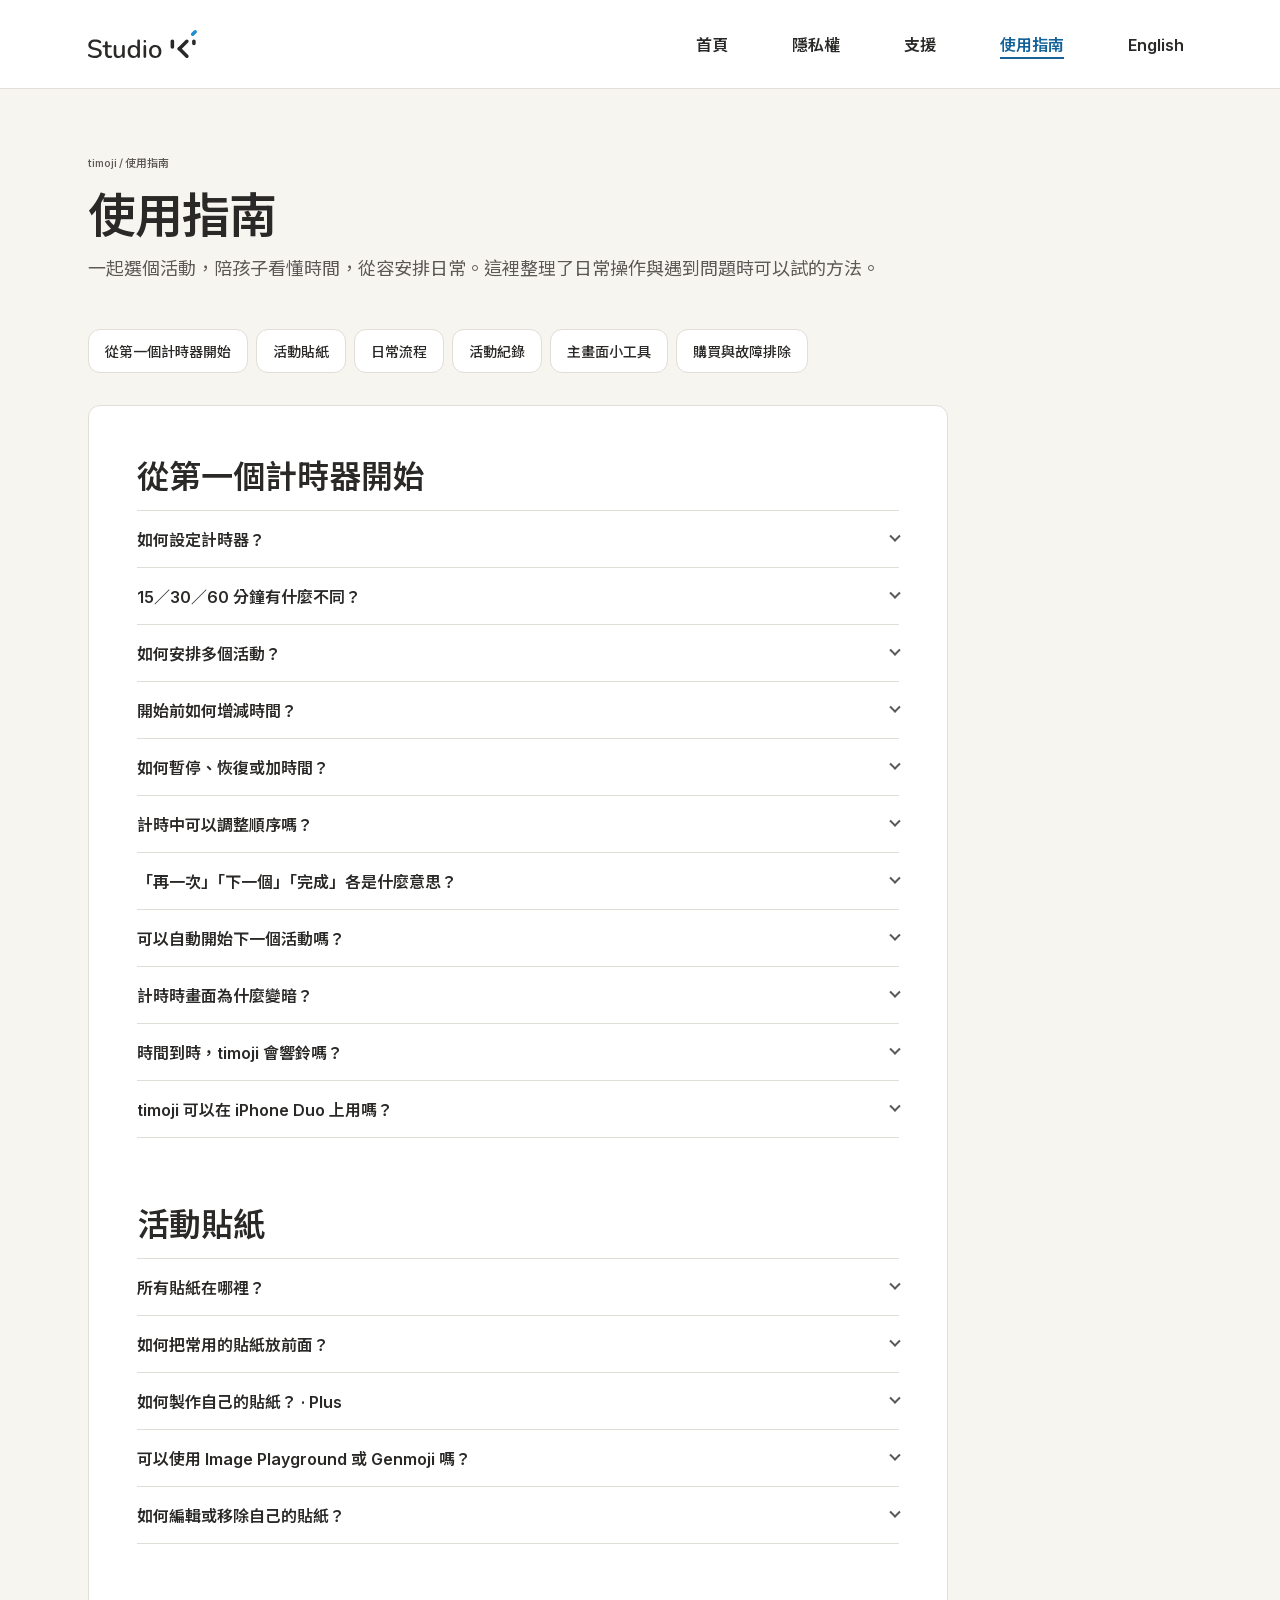
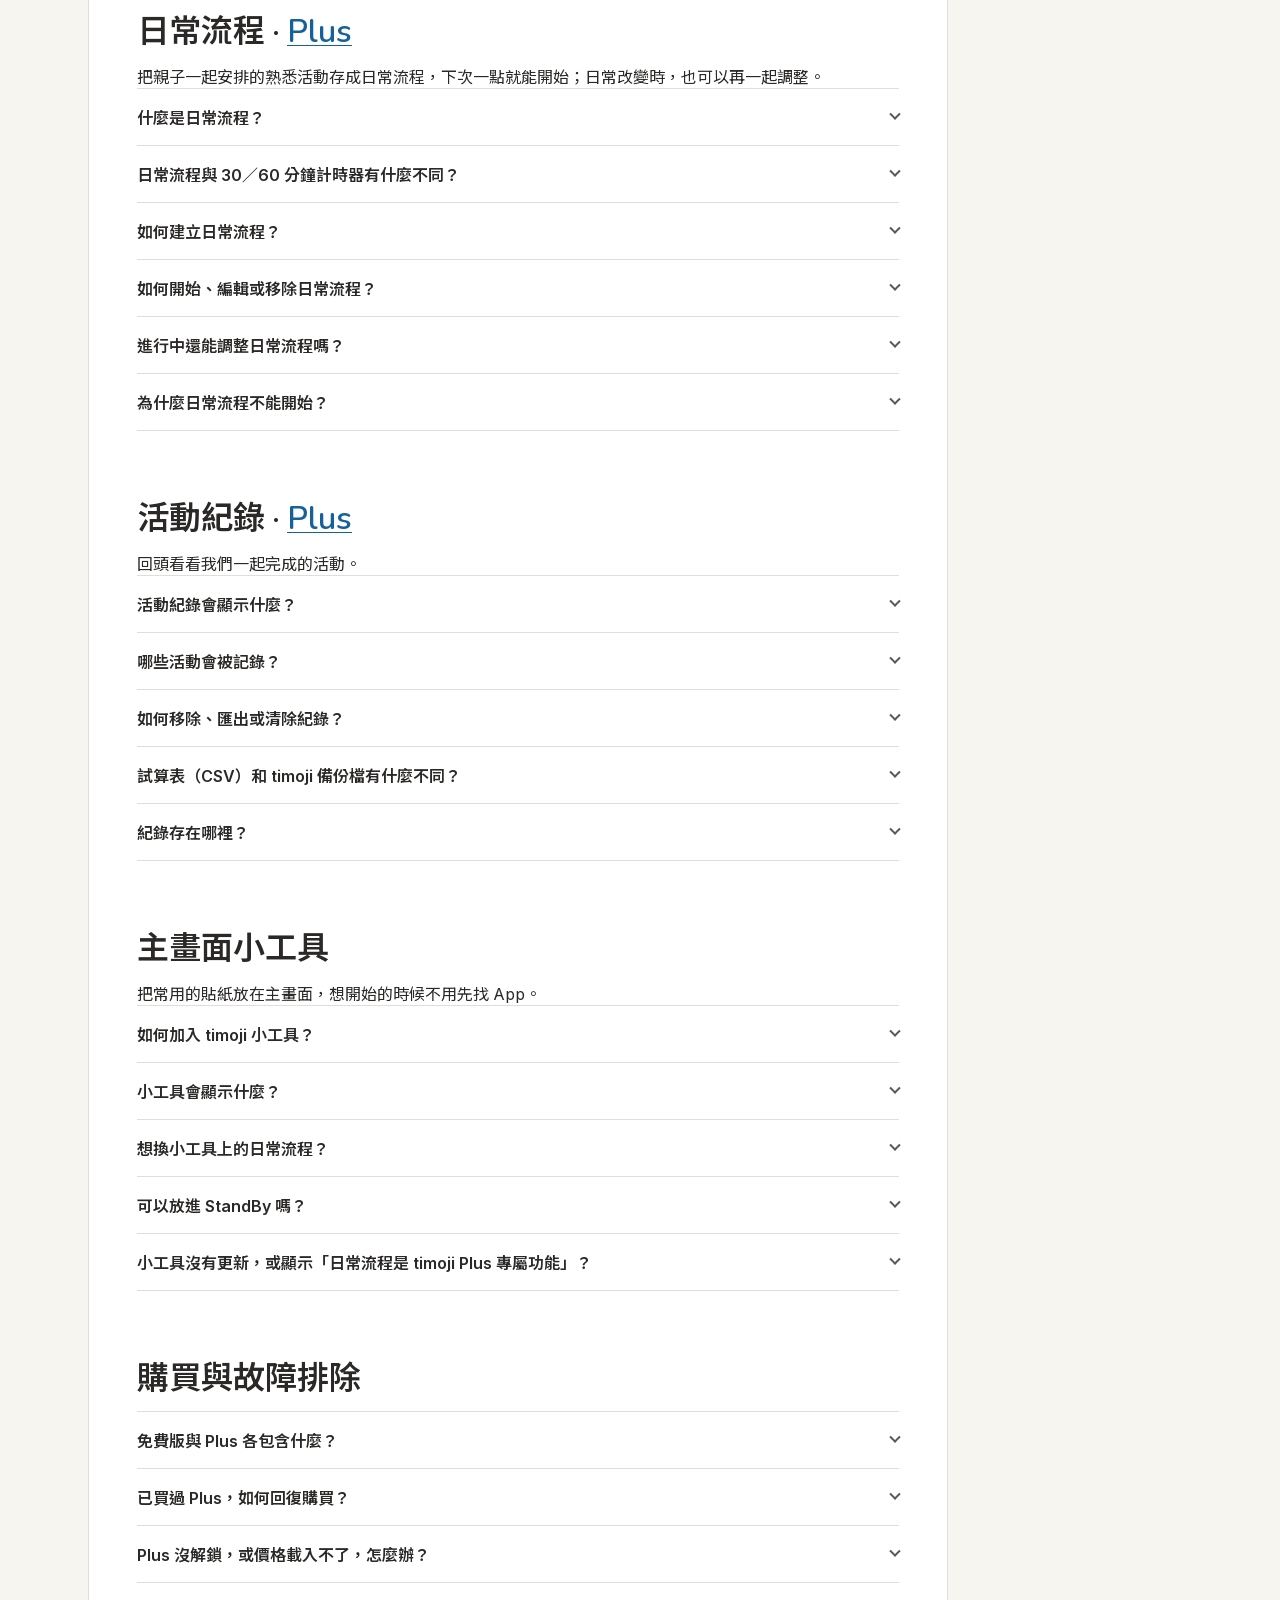
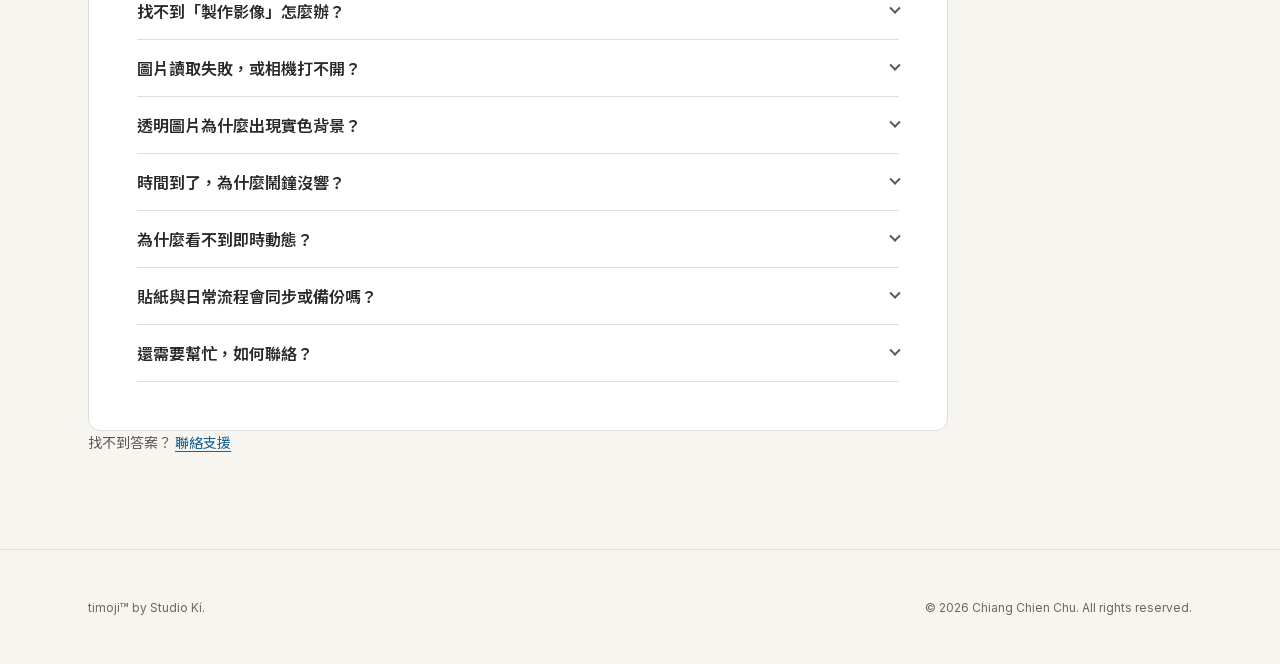
==== commit 028fb4c0: "Guide: take the Plus link out of 4 FAQ question titles A link inside <summary> is a nested interacti" ====
--- a/guide-zh-Hant.html
+++ b/guide-zh-Hant.html
@@ -33,7 +33,7 @@
       </nav>
     </div>
   </header>
-  <main id="main" class="shell guide" tabindex="-1"><div class="page-heading"><p class="eyebrow">timoji / 使用指南</p><h1>使用指南</h1><p class="subtitle">一起選個活動，陪孩子看懂時間，從容安排日常。這裡整理了日常操作與遇到問題時可以試的方法。</p></div><nav class="guide-nav" aria-label="指南主題"><a href="#timer">從第一個計時器開始</a><a href="#activities">活動貼紙</a><a href="#routines">日常流程</a><a href="#history">活動紀錄</a><a href="#widgets">主畫面小工具</a><a href="#help">購買與故障排除</a></nav><div class="guide-content paper"><section id="timer" aria-labelledby="timer-title"><h2 id="timer-title">從第一個計時器開始</h2><details><summary>如何設定計時器？</summary><div class="answer"><p>打開 timoji 就是計時器。點圓環下方的 15、30、60，選擇計時器。點下方貼紙列的貼紙放進圓環，拖動圓環的末端控制點設定時間，再按「開始」。timoji 會記得你上次用的計時器。想看所有貼紙，點貼紙列最後的「全部貼紙」。</p></div></details><details><summary>15／30／60 分鐘有什麼不同？</summary><div class="answer"><p>15 分鐘適合一次做一個活動，可設 1–15 分鐘。30／60 分鐘可以在一個計時器裡安排多個活動。三種計時器都免費。這些是可用時間的上限，不必把整個圓環填滿。</p></div></details><details><summary>如何安排多個活動？</summary><div class="answer"><p>在 30 或 60 分鐘，依照想做的順序點貼紙，先選的先做。新活動通常先分配 10 分鐘，剩餘空間較少時會縮短，但至少需要 5 分鐘。想換掉某個活動，把貼紙列的貼紙拖到它上面，時間不變。想調整順序，長按圓環上的貼紙，拖到另一個貼紙上即可互換，時間也會一起交換。移動兩個活動之間的分界，可以重新分配時間。</p></div></details><details><summary>開始前如何增減時間？</summary><div class="answer"><p>拖動圓環的末端控制點，或用「−5 分鐘」「+5 分鐘」。多活動安排可以移動兩個活動之間的分界。30／60 的每個活動至少需要 5 分鐘，對孩子來說才不會太趕；選好活動、時間有效後，「開始」才能按。</p></div></details><details><summary>如何暫停、恢復或加時間？</summary><div class="answer"><p>計時中按「暫停」。暫停後可用 ＋／－ 調整目前活動，每次 5 分鐘，再按「繼續」。沒有修改時，會從暫停的時間繼續。暫停時，進行中的活動可以用 － 減到最少 1 分鐘，方便最後微調；還沒輪到的活動維持至少 5 分鐘，等輪到時才能再調短。15 維持在 1–15 分鐘，30／60 不能超過圓環的終點。想換別的計時器，請先結束這次計時。</p></div></details><details><summary>計時中可以調整順序嗎？</summary><div class="answer"><p>可以。先暫停，再點接下來的某張貼紙，就能先做這個活動；目前的活動會排到下一個，保留剩餘時間。也可以移除接下來的活動。這些調整只影響這一次計時。</p></div></details><details><summary>「再一次」「下一個」「完成」各是什麼意思？</summary><div class="answer"><p>活動結束且後面還有活動時，「再一次」會用該活動原先設定的時間重做；「下一個」開始下一項。最後一個活動結束後，「完成」結束這次計時。「＋5 分鐘」或「＋10 分鐘」會延續最後的活動：15／30 加 5 分鐘，60 加 10 分鐘。</p></div></details><details><summary>可以自動開始下一個活動嗎？</summary><div class="answer"><p>安排兩個以上活動時，可在「活動結束後」選「暫停」或「自動接續」。暫停會等你選擇；自動接續會短暫顯示完成，約 2.5 秒後開始下一項。若活動已經完成、正在等你選擇，此時改成自動接續只影響之後的活動，眼前這一項仍請按「再一次」或「下一個」。</p></div></details><details><summary>計時時畫面為什麼變暗？</summary><div class="answer"><p>柔和的畫面讓活動貼紙與時間更容易被注意到，關閉與選單仍可操作。打開選單不會暫停，要休息請按「暫停」。點背景不會解除計時中的柔暗效果；把裝置轉橫向只是改變版面，不會鎖住操作。想換外觀，請到「選單 → 設定 → 外觀」。</p></div></details><details id="time-up-alert"><summary>時間到時，timoji 會響鈴嗎？</summary><div class="answer"><p>開啟「時間到提醒」後就會。時間到時，timoji 會像鬧鐘一樣響鈴，靜音模式也聽得到，iPhone 或 Apple Watch 也會震動。第一次開始計時前，timoji 會先問你要不要開啟；按「允許」，再在系統視窗允許鬧鐘即可。鬧鐘響起時按「停止」就會安靜下來。之後隨時可以在「選單 → 設定」關閉。同一頁的「聲音效果」則控制活動切換時較輕柔的提示音。</p></div></details><details id="iphone-duo"><summary>timoji 可以在 iPhone Duo 上用嗎？</summary><div class="answer"><p>可以。外螢幕的用法和 iPhone 一樣。攤開後，貼紙區會變寬；完全攤平計時時，時間環會在畫面中間。摺成書本或立在桌上時，時間環和按鈕會分在兩邊，不會落在摺線上。橫向使用時，「關閉」和「選單」會移到側邊。</p></div></details></section><section id="activities" aria-labelledby="activities-title"><h2 id="activities-title">活動貼紙</h2><details><summary>所有貼紙在哪裡？</summary><div class="answer"><p>點貼紙列最後的「全部貼紙」，或打開「選單 → 活動貼紙」。可以依分類、我的最愛或最近使用瀏覽，點一下貼紙就會放進計時器。所有內建貼紙都免費，而且不能刪除。</p></div></details><details><summary>如何把常用的貼紙放前面？</summary><div class="answer"><p>在「活動貼紙」按「編輯」，再點貼紙上的愛心；也可以長按貼紙選「最愛」。最愛的貼紙會排在貼紙列前面。完成後按「完成」。</p></div></details><details><summary>如何製作自己的貼紙？ · <a href="#plus-features">Plus</a></summary><div class="answer"><p>在「活動貼紙」按「新增貼紙」。從照片選圖、用相機拍照，或在 Apple Image Playground 可用時選「製作影像」。在預覽畫面用雙指縮放、移動及旋轉，調整裁切範圍；「重設裁切」可以重新調整。按「接下來」，輸入最多 20 個字元的活動名稱，再按「儲存」。你的貼紙會排在最前面，也可以在「我的貼紙」找到。</p></div></details><details><summary>可以使用 Image Playground 或 Genmoji 嗎？</summary><div class="answer"><p>支援的裝置與系統會提供「製作影像」，打開 Apple 的系統圖片工具。可選的風格與 Genmoji 選項由 Apple 提供。在系統畫面確認圖片後，仍需完成 timoji 的「預覽 → 活動名稱 → 儲存」；只按系統打勾不會直接儲存成已命名的活動。Genmoji 僅供個人、非商業使用。</p></div></details><details><summary>如何編輯或移除自己的貼紙？</summary><div class="answer"><p>長按你的貼紙，選「編輯貼紙」可重新命名或更換照片，選「移除」可刪除。要一次移除多張，按「編輯」，再點每張貼紙上的移除按鈕。移除貼紙也會移除已儲存日常流程中對應的步驟；還有其他步驟的日常流程會保留，空的會封存。正在進行的計時仍保留當次活動。只有自己製作的貼紙可以移除；切換 App 語言時，你寫的貼紙名稱會保留原樣。</p></div></details></section><section id="routines" aria-labelledby="routines-title"><h2 id="routines-title">日常流程 · <a href="#plus-features">Plus</a></h2><p>把親子一起安排的熟悉活動存成日常流程，下次一點就能開始；日常改變時，也可以再一起調整。</p><details><summary>什麼是日常流程？</summary><div class="answer"><p>日常流程把常做的活動順序存起來，下次一點就能開始。例如睡前：刷牙 → 洗澡 → 說故事。放學後也可以先寫作業 → 玩桌遊 → 吃晚餐，和孩子一起排好順序，也為每件事留一點時間。不同日子可以有不同安排，例如有鋼琴練習的「星期一放學後」。日常流程由你在準備好時開始，不會在固定時間自動啟動。日常流程是 <a href="#plus-features">Plus</a> 功能。</p><p>日常流程在舊版本叫做「小日常」，你存過的內容都還在。</p></div></details><details><summary>日常流程與 30／60 分鐘計時器有什麼不同？</summary><div class="answer"><p>30／60 分鐘計時器安排的是這一次要做的活動；日常流程則會儲存下來，不必每天重新安排。日常流程的每個步驟各有自己的時間，所以總長可以超過 60 分鐘。</p></div></details><details><summary>如何建立日常流程？</summary><div class="answer"><p>打開「活動貼紙」切到「日常流程」，或打開「選單 → 日常流程」，按「新增日常流程」。按「加入活動」，依照想做的順序點貼紙；再點一次有編號的貼紙可以取消。一個日常流程有 2–6 個步驟，每個步驟 5–30 分鐘。點步驟可以用 ＋／－ 調整時間，或從選單更換、移除活動；也可以向左滑動步驟後按「移除」。拖曳把手可以調整順序。名稱可不填，留空時會用活動名稱命名。最後按「儲存」。</p></div></details><details><summary>如何開始、編輯或移除日常流程？</summary><div class="answer"><p>在「日常流程」按某個流程的「開始」，就會從第一個活動開始。點流程本身可以編輯，或用「⋯」按鈕選擇編輯或移除。也可以向左滑動流程後按「移除」，或按「編輯」再點垃圾桶圖示；移除前都會請你確認。拖曳流程可以調整順序。移除日常流程不會影響貼紙。</p></div></details><details><summary>進行中還能調整日常流程嗎？</summary><div class="answer"><p>左右滑動下方的卡片，可以看看之後還有哪些活動。暫停時點「下一個」卡片，就能直接跳到下一個活動，幾秒內可以復原。也可以把目前活動的時間減到最少 1 分鐘，或點接下來的貼紙先做。這些調整只影響這一次，不會改寫已儲存的日常流程；若想讓下次也採用，請到「日常流程」編輯。</p></div></details><details><summary>為什麼日常流程不能開始？</summary><div class="answer"><p>開始需要 2–6 個活動。若移除貼紙後只剩一個步驟，日常流程仍會保留，讓你繼續編輯。打開它、再加入活動並儲存，就能開始。</p></div></details></section><section id="history" aria-labelledby="history-title"><h2 id="history-title">活動紀錄 · <a href="#plus-features">Plus</a></h2><p>回頭看看我們一起完成的活動。</p><details><summary>活動紀錄會顯示什麼？</summary><div class="answer"><p>打開「選單 → 活動紀錄」。選「週」或「月」，可以看到總時間、使用的天數與每日長條圖。點一天看明細，或選一個活動只看它的紀錄。每個完成的活動會記下名稱、開始與結束時間，以及分鐘數。</p></div></details><details><summary>哪些活動會被記錄？</summary><div class="answer"><p>擁有 <a href="#plus-features">Plus</a> 且「記錄活動時間」開啟時，完成的活動才會被記錄；購買 <a href="#plus-features">Plus</a> 前完成的活動不會出現；計時不到 1 分鐘的活動也不會記錄。想停止記錄，請到「管理紀錄」關閉「記錄活動時間」。</p></div></details><details><summary>如何移除、匯出或清除紀錄？</summary><div class="answer"><p>向左滑動或長按紀錄即可移除，幾秒內可以復原。在「管理紀錄」可以匯出成試算表（CSV）或 timoji 備份檔、從 timoji 備份檔匯入，或清除單一活動、全部紀錄。如果之後可能還用得到，建議先匯出一份。</p></div></details><details><summary>試算表（CSV）和 timoji 備份檔有什麼不同？</summary><div class="answer"><p>兩種都包含全部紀錄，差別在於你想拿來做什麼。</p><p><strong>試算表（CSV）</strong>適合用 Numbers、Excel 或 Google 試算表查看、列印。每一列是一次活動，包含日期、開始與結束時間、專注分鐘數，以及是否完成。CSV 無法匯回 timoji。</p><p><strong>timoji 備份檔</strong>適合留一份備份，或把紀錄搬到另一台裝置。這個檔案只有 timoji 能開，也是唯一能匯入的格式。匯入時只會加入這台裝置還沒有的紀錄；已經有的會略過，不會覆蓋任何紀錄。</p></div></details><details><summary>紀錄存在哪裡？</summary><div class="answer"><p>紀錄儲存在這台裝置；若開啟 iCloud 備份，也會一併備份。timoji 不會收集這些資料。匯出的檔案會存到你選擇的位置，例如「檔案」、iCloud Drive 或 Google Drive，timoji 不會登入任何服務。想把紀錄搬到另一台裝置，可以匯出 timoji 備份檔，再到那台裝置匯入。詳見 <a href="privacy-zh-Hant.html#how-timoji-stores-data">隱私權政策</a>。</p></div></details></section><section id="widgets" aria-labelledby="widgets-title"><h2 id="widgets-title">主畫面小工具</h2><p>把常用的貼紙放在主畫面，想開始的時候不用先找 App。</p><details><summary>如何加入 timoji 小工具？</summary><div class="answer"><p>在主畫面空白處長按，直到 App 開始晃動，點「編輯」→「加入小工具」。搜尋 timoji，選「貼紙計時」或「日常流程」，選好大小後點「加入小工具」。</p></div></details><details><summary>小工具會顯示什麼？</summary><div class="answer"><p>「貼紙計時」可以顯示「我的最愛」或「最近使用」的貼紙。想切換時，長按小工具，點「編輯小工具」，再選「我的最愛」或「最近使用」。點一張貼紙，timoji 會打開並把它放進時間環，按「開始」才會計時。計時中或暫停時，小工具會顯示目前的活動和剩餘時間。「日常流程」小工具（<a href="#plus-features">Plus</a>）顯示你選的流程，點一下就會在 timoji 打開它。</p></div></details><details><summary>想換小工具上的日常流程？</summary><div class="answer"><p>長按「日常流程」小工具，點「編輯小工具」，再選一個流程。還沒選的話，會顯示「日常流程」清單中的第一個。</p></div></details><details><summary>可以放進 StandBy 嗎？</summary><div class="answer"><p>可以。iPhone 充電橫放進入 StandBy 時，可以把「貼紙計時」或「日常流程」的小尺寸小工具加進 StandBy 的小工具堆疊。計時進行中，即時動態也會放大顯示。</p></div></details><details><summary>小工具沒有更新，或顯示「日常流程是 timoji Plus 專屬功能」？</summary><div class="answer"><p>打開 timoji 一次，小工具就會更新，購買或回復 <a href="#plus-features">Plus</a> 之後也一樣。剩餘時間會自己倒數，其他內容的更新頻率由 iOS 決定。</p></div></details></section><section id="help" aria-labelledby="help-title"><h2 id="help-title">購買與故障排除</h2><details id="plus-features"><summary>免費版與 <a href="#plus-features">Plus</a> 各包含什麼？</summary><div class="answer"><p>免費版包含 15／30／60 分鐘計時器、全部內建貼紙、在 30／60 分鐘裡安排多個活動、我的最愛、最近使用、外觀、音效、時間到提醒、即時動態及「貼紙計時」小工具。 <a href="#plus-features">Plus</a> 增加自己的貼紙、日常流程（含小工具）與活動紀錄。 <a href="#plus-features">Plus</a> 透過 Apple「App 內購買」一次購買，沒有訂閱，也不需要另外建立 timoji 帳號；價格依 App Store 地區在 App 內顯示。</p></div></details><details><summary>已買過 <a href="#plus-features">Plus</a>，如何回復購買？</summary><div class="answer"><p>打開「選單 → My timoji」（或 My timoji <a href="#plus-features">Plus</a>），按「回復購買項目」。確認「媒體與購買項目」使用當初購買 <a href="#plus-features">Plus</a> 的 Apple 帳號，並保持網路連線。等 Apple 完成查詢後，再回到計時器。取消購買或等待購買核准時，免費功能仍可使用。</p></div></details><details><summary><a href="#plus-features">Plus</a> 沒解鎖，或價格載入不了，怎麼辦？</summary><div class="answer"><p>先檢查網路及 App Store 登入，再到 My timoji 按「再試一次」；已購買者可再試「回復購買項目」。如果 Apple 顯示購買待處理，請等交易完成。付款前請閱讀 Apple 確認畫面的價格。若交易完成仍無法使用 <a href="#plus-features">Plus</a>，請提供 App 版本及看到的訊息聯絡我們，不必傳付款資料。</p></div></details><details><summary>找不到「製作影像」怎麼辦？</summary><div class="answer"><p><a href="#plus-features">Plus</a> 可以製作自己的貼紙，但 Image Playground 是否可用由 Apple 系統決定。請檢查裝置與系統是否支援 Apple Intelligence、是否已啟用，以及 iPhone／iPad 的裝置語言與 Siri 語言是否設為同一種受支援語言；地區及功能支援也可能影響顯示。仍可使用照片或相機。請參考 <a href="https://support.apple.com/121115">Apple 的最新支援條件</a>。</p></div></details><details><summary>圖片讀取失敗，或相機打不開？</summary><div class="answer"><p>可重新選一次圖片；iCloud 照片可能需要先下載。相機請檢查「設定」中 timoji 的相機權限及裝置限制，也可以取消後改從照片選取。若持續出錯，保留原圖並提供操作步驟與錯誤訊息，不必傳孩子的照片。</p></div></details><details><summary>透明圖片為什麼出現實色背景？</summary><div class="answer"><p>1.5.1 以前的版本可能把匯入的圖片存成 JPEG，這種格式無法保留透明度；新版匯入 PNG 時會保留透明背景。請用原始透明圖片重新匯入，更換該貼紙的照片；舊 JPEG 已經失去的透明度無法自動還原。</p></div></details><details><summary>時間到了，為什麼鬧鐘沒響？</summary><div class="answer"><p>請在「選單 → 設定」確認「時間到提醒」已開啟。若顯示「鬧鐘未開啟」，請到 iPhone 或 iPad 的「設定」App 允許 timoji 使用鬧鐘。鬧鐘在靜音模式也會響；「聲音效果」則會遵守裝置音量與靜音設定。</p></div></details><details><summary>為什麼看不到即時動態？</summary><div class="answer"><p>請在支援的系統上確認「設定」允許 timoji 使用即時動態。即時動態會在計時進行中顯示；按「暫停」後會先收起來，按「繼續」又會出現。計時結束後回到 timoji，也會關閉。鎖定畫面的操作可能需要解鎖並打開 App；若顯示似乎未更新，先打開 timoji 查看計時器。</p></div></details><details><summary>貼紙與日常流程會同步或備份嗎？</summary><div class="answer"><p>你的貼紙、日常流程與活動紀錄都儲存在這台裝置。timoji 沒有自建帳號或雲端同步，Apple 裝置備份是另外的系統功能。活動紀錄可以在「管理紀錄」匯出。「回復購買項目」回復的是 <a href="#plus-features">Plus</a> 使用權，不是貼紙或紀錄，因此遇到問題時，請不要先刪除 App。</p></div></details><details><summary>還需要幫忙，如何聯絡？</summary><div class="answer"><p>寄信到 <a href="mailto:heytimoji@gmail.com">heytimoji@gmail.com</a>，告訴我們裝置型號、iOS／iPadOS 版本、timoji 版本及發生的情況。簡單寫下操作步驟會很有幫助，請不要附上孩子的照片、密碼或付款資料。</p></div></details></section></div><p class="support-note">找不到答案？ <a href="support-zh-Hant.html">聯絡支援</a></p></main>  <footer class="site-footer-wrap">
+  <main id="main" class="shell guide" tabindex="-1"><div class="page-heading"><p class="eyebrow">timoji / 使用指南</p><h1>使用指南</h1><p class="subtitle">一起選個活動，陪孩子看懂時間，從容安排日常。這裡整理了日常操作與遇到問題時可以試的方法。</p></div><nav class="guide-nav" aria-label="指南主題"><a href="#timer">從第一個計時器開始</a><a href="#activities">活動貼紙</a><a href="#routines">日常流程</a><a href="#history">活動紀錄</a><a href="#widgets">主畫面小工具</a><a href="#help">購買與故障排除</a></nav><div class="guide-content paper"><section id="timer" aria-labelledby="timer-title"><h2 id="timer-title">從第一個計時器開始</h2><details><summary>如何設定計時器？</summary><div class="answer"><p>打開 timoji 就是計時器。點圓環下方的 15、30、60，選擇計時器。點下方貼紙列的貼紙放進圓環，拖動圓環的末端控制點設定時間，再按「開始」。timoji 會記得你上次用的計時器。想看所有貼紙，點貼紙列最後的「全部貼紙」。</p></div></details><details><summary>15／30／60 分鐘有什麼不同？</summary><div class="answer"><p>15 分鐘適合一次做一個活動，可設 1–15 分鐘。30／60 分鐘可以在一個計時器裡安排多個活動。三種計時器都免費。這些是可用時間的上限，不必把整個圓環填滿。</p></div></details><details><summary>如何安排多個活動？</summary><div class="answer"><p>在 30 或 60 分鐘，依照想做的順序點貼紙，先選的先做。新活動通常先分配 10 分鐘，剩餘空間較少時會縮短，但至少需要 5 分鐘。想換掉某個活動，把貼紙列的貼紙拖到它上面，時間不變。想調整順序，長按圓環上的貼紙，拖到另一個貼紙上即可互換，時間也會一起交換。移動兩個活動之間的分界，可以重新分配時間。</p></div></details><details><summary>開始前如何增減時間？</summary><div class="answer"><p>拖動圓環的末端控制點，或用「−5 分鐘」「+5 分鐘」。多活動安排可以移動兩個活動之間的分界。30／60 的每個活動至少需要 5 分鐘，對孩子來說才不會太趕；選好活動、時間有效後，「開始」才能按。</p></div></details><details><summary>如何暫停、恢復或加時間？</summary><div class="answer"><p>計時中按「暫停」。暫停後可用 ＋／－ 調整目前活動，每次 5 分鐘，再按「繼續」。沒有修改時，會從暫停的時間繼續。暫停時，進行中的活動可以用 － 減到最少 1 分鐘，方便最後微調；還沒輪到的活動維持至少 5 分鐘，等輪到時才能再調短。15 維持在 1–15 分鐘，30／60 不能超過圓環的終點。想換別的計時器，請先結束這次計時。</p></div></details><details><summary>計時中可以調整順序嗎？</summary><div class="answer"><p>可以。先暫停，再點接下來的某張貼紙，就能先做這個活動；目前的活動會排到下一個，保留剩餘時間。也可以移除接下來的活動。這些調整只影響這一次計時。</p></div></details><details><summary>「再一次」「下一個」「完成」各是什麼意思？</summary><div class="answer"><p>活動結束且後面還有活動時，「再一次」會用該活動原先設定的時間重做；「下一個」開始下一項。最後一個活動結束後，「完成」結束這次計時。「＋5 分鐘」或「＋10 分鐘」會延續最後的活動：15／30 加 5 分鐘，60 加 10 分鐘。</p></div></details><details><summary>可以自動開始下一個活動嗎？</summary><div class="answer"><p>安排兩個以上活動時，可在「活動結束後」選「暫停」或「自動接續」。暫停會等你選擇；自動接續會短暫顯示完成，約 2.5 秒後開始下一項。若活動已經完成、正在等你選擇，此時改成自動接續只影響之後的活動，眼前這一項仍請按「再一次」或「下一個」。</p></div></details><details><summary>計時時畫面為什麼變暗？</summary><div class="answer"><p>柔和的畫面讓活動貼紙與時間更容易被注意到，關閉與選單仍可操作。打開選單不會暫停，要休息請按「暫停」。點背景不會解除計時中的柔暗效果；把裝置轉橫向只是改變版面，不會鎖住操作。想換外觀，請到「選單 → 設定 → 外觀」。</p></div></details><details id="time-up-alert"><summary>時間到時，timoji 會響鈴嗎？</summary><div class="answer"><p>開啟「時間到提醒」後就會。時間到時，timoji 會像鬧鐘一樣響鈴，靜音模式也聽得到，iPhone 或 Apple Watch 也會震動。第一次開始計時前，timoji 會先問你要不要開啟；按「允許」，再在系統視窗允許鬧鐘即可。鬧鐘響起時按「停止」就會安靜下來。之後隨時可以在「選單 → 設定」關閉。同一頁的「聲音效果」則控制活動切換時較輕柔的提示音。</p></div></details><details id="iphone-duo"><summary>timoji 可以在 iPhone Duo 上用嗎？</summary><div class="answer"><p>可以。外螢幕的用法和 iPhone 一樣。攤開後，貼紙區會變寬；完全攤平計時時，時間環會在畫面中間。摺成書本或立在桌上時，時間環和按鈕會分在兩邊，不會落在摺線上。橫向使用時，「關閉」和「選單」會移到側邊。</p></div></details></section><section id="activities" aria-labelledby="activities-title"><h2 id="activities-title">活動貼紙</h2><details><summary>所有貼紙在哪裡？</summary><div class="answer"><p>點貼紙列最後的「全部貼紙」，或打開「選單 → 活動貼紙」。可以依分類、我的最愛或最近使用瀏覽，點一下貼紙就會放進計時器。所有內建貼紙都免費，而且不能刪除。</p></div></details><details><summary>如何把常用的貼紙放前面？</summary><div class="answer"><p>在「活動貼紙」按「編輯」，再點貼紙上的愛心；也可以長按貼紙選「最愛」。最愛的貼紙會排在貼紙列前面。完成後按「完成」。</p></div></details><details><summary>如何製作自己的貼紙？ · Plus</summary><div class="answer"><p>在「活動貼紙」按「新增貼紙」。從照片選圖、用相機拍照，或在 Apple Image Playground 可用時選「製作影像」。在預覽畫面用雙指縮放、移動及旋轉，調整裁切範圍；「重設裁切」可以重新調整。按「接下來」，輸入最多 20 個字元的活動名稱，再按「儲存」。你的貼紙會排在最前面，也可以在「我的貼紙」找到。</p></div></details><details><summary>可以使用 Image Playground 或 Genmoji 嗎？</summary><div class="answer"><p>支援的裝置與系統會提供「製作影像」，打開 Apple 的系統圖片工具。可選的風格與 Genmoji 選項由 Apple 提供。在系統畫面確認圖片後，仍需完成 timoji 的「預覽 → 活動名稱 → 儲存」；只按系統打勾不會直接儲存成已命名的活動。Genmoji 僅供個人、非商業使用。</p></div></details><details><summary>如何編輯或移除自己的貼紙？</summary><div class="answer"><p>長按你的貼紙，選「編輯貼紙」可重新命名或更換照片，選「移除」可刪除。要一次移除多張，按「編輯」，再點每張貼紙上的移除按鈕。移除貼紙也會移除已儲存日常流程中對應的步驟；還有其他步驟的日常流程會保留，空的會封存。正在進行的計時仍保留當次活動。只有自己製作的貼紙可以移除；切換 App 語言時，你寫的貼紙名稱會保留原樣。</p></div></details></section><section id="routines" aria-labelledby="routines-title"><h2 id="routines-title">日常流程 · <a href="#plus-features">Plus</a></h2><p>把親子一起安排的熟悉活動存成日常流程，下次一點就能開始；日常改變時，也可以再一起調整。</p><details><summary>什麼是日常流程？</summary><div class="answer"><p>日常流程把常做的活動順序存起來，下次一點就能開始。例如睡前：刷牙 → 洗澡 → 說故事。放學後也可以先寫作業 → 玩桌遊 → 吃晚餐，和孩子一起排好順序，也為每件事留一點時間。不同日子可以有不同安排，例如有鋼琴練習的「星期一放學後」。日常流程由你在準備好時開始，不會在固定時間自動啟動。日常流程是 <a href="#plus-features">Plus</a> 功能。</p><p>日常流程在舊版本叫做「小日常」，你存過的內容都還在。</p></div></details><details><summary>日常流程與 30／60 分鐘計時器有什麼不同？</summary><div class="answer"><p>30／60 分鐘計時器安排的是這一次要做的活動；日常流程則會儲存下來，不必每天重新安排。日常流程的每個步驟各有自己的時間，所以總長可以超過 60 分鐘。</p></div></details><details><summary>如何建立日常流程？</summary><div class="answer"><p>打開「活動貼紙」切到「日常流程」，或打開「選單 → 日常流程」，按「新增日常流程」。按「加入活動」，依照想做的順序點貼紙；再點一次有編號的貼紙可以取消。一個日常流程有 2–6 個步驟，每個步驟 5–30 分鐘。點步驟可以用 ＋／－ 調整時間，或從選單更換、移除活動；也可以向左滑動步驟後按「移除」。拖曳把手可以調整順序。名稱可不填，留空時會用活動名稱命名。最後按「儲存」。</p></div></details><details><summary>如何開始、編輯或移除日常流程？</summary><div class="answer"><p>在「日常流程」按某個流程的「開始」，就會從第一個活動開始。點流程本身可以編輯，或用「⋯」按鈕選擇編輯或移除。也可以向左滑動流程後按「移除」，或按「編輯」再點垃圾桶圖示；移除前都會請你確認。拖曳流程可以調整順序。移除日常流程不會影響貼紙。</p></div></details><details><summary>進行中還能調整日常流程嗎？</summary><div class="answer"><p>左右滑動下方的卡片，可以看看之後還有哪些活動。暫停時點「下一個」卡片，就能直接跳到下一個活動，幾秒內可以復原。也可以把目前活動的時間減到最少 1 分鐘，或點接下來的貼紙先做。這些調整只影響這一次，不會改寫已儲存的日常流程；若想讓下次也採用，請到「日常流程」編輯。</p></div></details><details><summary>為什麼日常流程不能開始？</summary><div class="answer"><p>開始需要 2–6 個活動。若移除貼紙後只剩一個步驟，日常流程仍會保留，讓你繼續編輯。打開它、再加入活動並儲存，就能開始。</p></div></details></section><section id="history" aria-labelledby="history-title"><h2 id="history-title">活動紀錄 · <a href="#plus-features">Plus</a></h2><p>回頭看看我們一起完成的活動。</p><details><summary>活動紀錄會顯示什麼？</summary><div class="answer"><p>打開「選單 → 活動紀錄」。選「週」或「月」，可以看到總時間、使用的天數與每日長條圖。點一天看明細，或選一個活動只看它的紀錄。每個完成的活動會記下名稱、開始與結束時間，以及分鐘數。</p></div></details><details><summary>哪些活動會被記錄？</summary><div class="answer"><p>擁有 <a href="#plus-features">Plus</a> 且「記錄活動時間」開啟時，完成的活動才會被記錄；購買 <a href="#plus-features">Plus</a> 前完成的活動不會出現；計時不到 1 分鐘的活動也不會記錄。想停止記錄，請到「管理紀錄」關閉「記錄活動時間」。</p></div></details><details><summary>如何移除、匯出或清除紀錄？</summary><div class="answer"><p>向左滑動或長按紀錄即可移除，幾秒內可以復原。在「管理紀錄」可以匯出成試算表（CSV）或 timoji 備份檔、從 timoji 備份檔匯入，或清除單一活動、全部紀錄。如果之後可能還用得到，建議先匯出一份。</p></div></details><details><summary>試算表（CSV）和 timoji 備份檔有什麼不同？</summary><div class="answer"><p>兩種都包含全部紀錄，差別在於你想拿來做什麼。</p><p><strong>試算表（CSV）</strong>適合用 Numbers、Excel 或 Google 試算表查看、列印。每一列是一次活動，包含日期、開始與結束時間、專注分鐘數，以及是否完成。CSV 無法匯回 timoji。</p><p><strong>timoji 備份檔</strong>適合留一份備份，或把紀錄搬到另一台裝置。這個檔案只有 timoji 能開，也是唯一能匯入的格式。匯入時只會加入這台裝置還沒有的紀錄；已經有的會略過，不會覆蓋任何紀錄。</p></div></details><details><summary>紀錄存在哪裡？</summary><div class="answer"><p>紀錄儲存在這台裝置；若開啟 iCloud 備份，也會一併備份。timoji 不會收集這些資料。匯出的檔案會存到你選擇的位置，例如「檔案」、iCloud Drive 或 Google Drive，timoji 不會登入任何服務。想把紀錄搬到另一台裝置，可以匯出 timoji 備份檔，再到那台裝置匯入。詳見 <a href="privacy-zh-Hant.html#how-timoji-stores-data">隱私權政策</a>。</p></div></details></section><section id="widgets" aria-labelledby="widgets-title"><h2 id="widgets-title">主畫面小工具</h2><p>把常用的貼紙放在主畫面，想開始的時候不用先找 App。</p><details><summary>如何加入 timoji 小工具？</summary><div class="answer"><p>在主畫面空白處長按，直到 App 開始晃動，點「編輯」→「加入小工具」。搜尋 timoji，選「貼紙計時」或「日常流程」，選好大小後點「加入小工具」。</p></div></details><details><summary>小工具會顯示什麼？</summary><div class="answer"><p>「貼紙計時」可以顯示「我的最愛」或「最近使用」的貼紙。想切換時，長按小工具，點「編輯小工具」，再選「我的最愛」或「最近使用」。點一張貼紙，timoji 會打開並把它放進時間環，按「開始」才會計時。計時中或暫停時，小工具會顯示目前的活動和剩餘時間。「日常流程」小工具（<a href="#plus-features">Plus</a>）顯示你選的流程，點一下就會在 timoji 打開它。</p></div></details><details><summary>想換小工具上的日常流程？</summary><div class="answer"><p>長按「日常流程」小工具，點「編輯小工具」，再選一個流程。還沒選的話，會顯示「日常流程」清單中的第一個。</p></div></details><details><summary>可以放進 StandBy 嗎？</summary><div class="answer"><p>可以。iPhone 充電橫放進入 StandBy 時，可以把「貼紙計時」或「日常流程」的小尺寸小工具加進 StandBy 的小工具堆疊。計時進行中，即時動態也會放大顯示。</p></div></details><details><summary>小工具沒有更新，或顯示「日常流程是 timoji Plus 專屬功能」？</summary><div class="answer"><p>打開 timoji 一次，小工具就會更新，購買或回復 <a href="#plus-features">Plus</a> 之後也一樣。剩餘時間會自己倒數，其他內容的更新頻率由 iOS 決定。</p></div></details></section><section id="help" aria-labelledby="help-title"><h2 id="help-title">購買與故障排除</h2><details id="plus-features"><summary>免費版與 Plus 各包含什麼？</summary><div class="answer"><p>免費版包含 15／30／60 分鐘計時器、全部內建貼紙、在 30／60 分鐘裡安排多個活動、我的最愛、最近使用、外觀、音效、時間到提醒、即時動態及「貼紙計時」小工具。 <a href="#plus-features">Plus</a> 增加自己的貼紙、日常流程（含小工具）與活動紀錄。 <a href="#plus-features">Plus</a> 透過 Apple「App 內購買」一次購買，沒有訂閱，也不需要另外建立 timoji 帳號；價格依 App Store 地區在 App 內顯示。</p></div></details><details><summary>已買過 Plus，如何回復購買？</summary><div class="answer"><p>打開「選單 → My timoji」（或 My timoji <a href="#plus-features">Plus</a>），按「回復購買項目」。確認「媒體與購買項目」使用當初購買 <a href="#plus-features">Plus</a> 的 Apple 帳號，並保持網路連線。等 Apple 完成查詢後，再回到計時器。取消購買或等待購買核准時，免費功能仍可使用。</p></div></details><details><summary>Plus 沒解鎖，或價格載入不了，怎麼辦？</summary><div class="answer"><p>先檢查網路及 App Store 登入，再到 My timoji 按「再試一次」；已購買者可再試「回復購買項目」。如果 Apple 顯示購買待處理，請等交易完成。付款前請閱讀 Apple 確認畫面的價格。若交易完成仍無法使用 <a href="#plus-features">Plus</a>，請提供 App 版本及看到的訊息聯絡我們，不必傳付款資料。</p></div></details><details><summary>找不到「製作影像」怎麼辦？</summary><div class="answer"><p><a href="#plus-features">Plus</a> 可以製作自己的貼紙，但 Image Playground 是否可用由 Apple 系統決定。請檢查裝置與系統是否支援 Apple Intelligence、是否已啟用，以及 iPhone／iPad 的裝置語言與 Siri 語言是否設為同一種受支援語言；地區及功能支援也可能影響顯示。仍可使用照片或相機。請參考 <a href="https://support.apple.com/121115">Apple 的最新支援條件</a>。</p></div></details><details><summary>圖片讀取失敗，或相機打不開？</summary><div class="answer"><p>可重新選一次圖片；iCloud 照片可能需要先下載。相機請檢查「設定」中 timoji 的相機權限及裝置限制，也可以取消後改從照片選取。若持續出錯，保留原圖並提供操作步驟與錯誤訊息，不必傳孩子的照片。</p></div></details><details><summary>透明圖片為什麼出現實色背景？</summary><div class="answer"><p>1.5.1 以前的版本可能把匯入的圖片存成 JPEG，這種格式無法保留透明度；新版匯入 PNG 時會保留透明背景。請用原始透明圖片重新匯入，更換該貼紙的照片；舊 JPEG 已經失去的透明度無法自動還原。</p></div></details><details><summary>時間到了，為什麼鬧鐘沒響？</summary><div class="answer"><p>請在「選單 → 設定」確認「時間到提醒」已開啟。若顯示「鬧鐘未開啟」，請到 iPhone 或 iPad 的「設定」App 允許 timoji 使用鬧鐘。鬧鐘在靜音模式也會響；「聲音效果」則會遵守裝置音量與靜音設定。</p></div></details><details><summary>為什麼看不到即時動態？</summary><div class="answer"><p>請在支援的系統上確認「設定」允許 timoji 使用即時動態。即時動態會在計時進行中顯示；按「暫停」後會先收起來，按「繼續」又會出現。計時結束後回到 timoji，也會關閉。鎖定畫面的操作可能需要解鎖並打開 App；若顯示似乎未更新，先打開 timoji 查看計時器。</p></div></details><details><summary>貼紙與日常流程會同步或備份嗎？</summary><div class="answer"><p>你的貼紙、日常流程與活動紀錄都儲存在這台裝置。timoji 沒有自建帳號或雲端同步，Apple 裝置備份是另外的系統功能。活動紀錄可以在「管理紀錄」匯出。「回復購買項目」回復的是 <a href="#plus-features">Plus</a> 使用權，不是貼紙或紀錄，因此遇到問題時，請不要先刪除 App。</p></div></details><details><summary>還需要幫忙，如何聯絡？</summary><div class="answer"><p>寄信到 <a href="mailto:heytimoji@gmail.com">heytimoji@gmail.com</a>，告訴我們裝置型號、iOS／iPadOS 版本、timoji 版本及發生的情況。簡單寫下操作步驟會很有幫助，請不要附上孩子的照片、密碼或付款資料。</p></div></details></section></div><p class="support-note">找不到答案？ <a href="support-zh-Hant.html">聯絡支援</a></p></main>  <footer class="site-footer-wrap">
     <div class="site-footer shell">
       <p>timoji™ by Studio Kí.</p>
       <p>© 2026 Chiang Chien Chu. All rights reserved.</p>
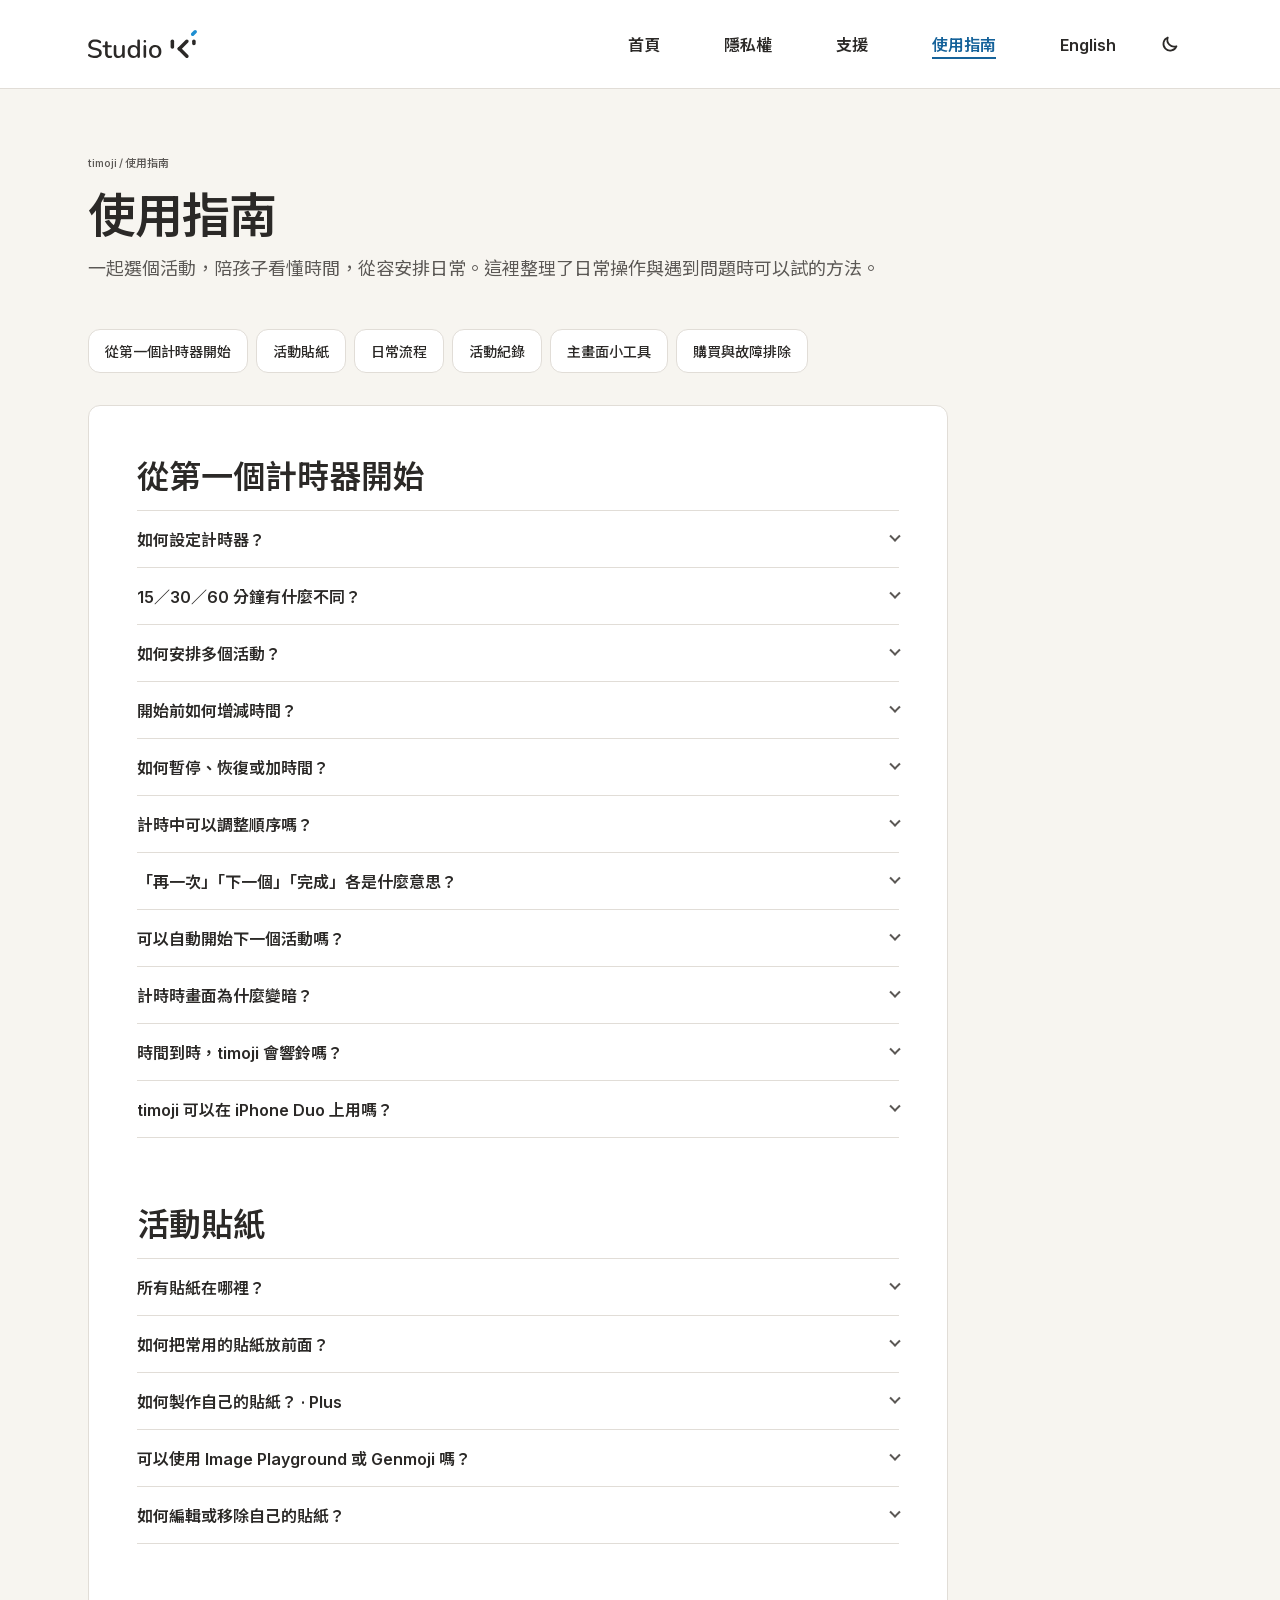
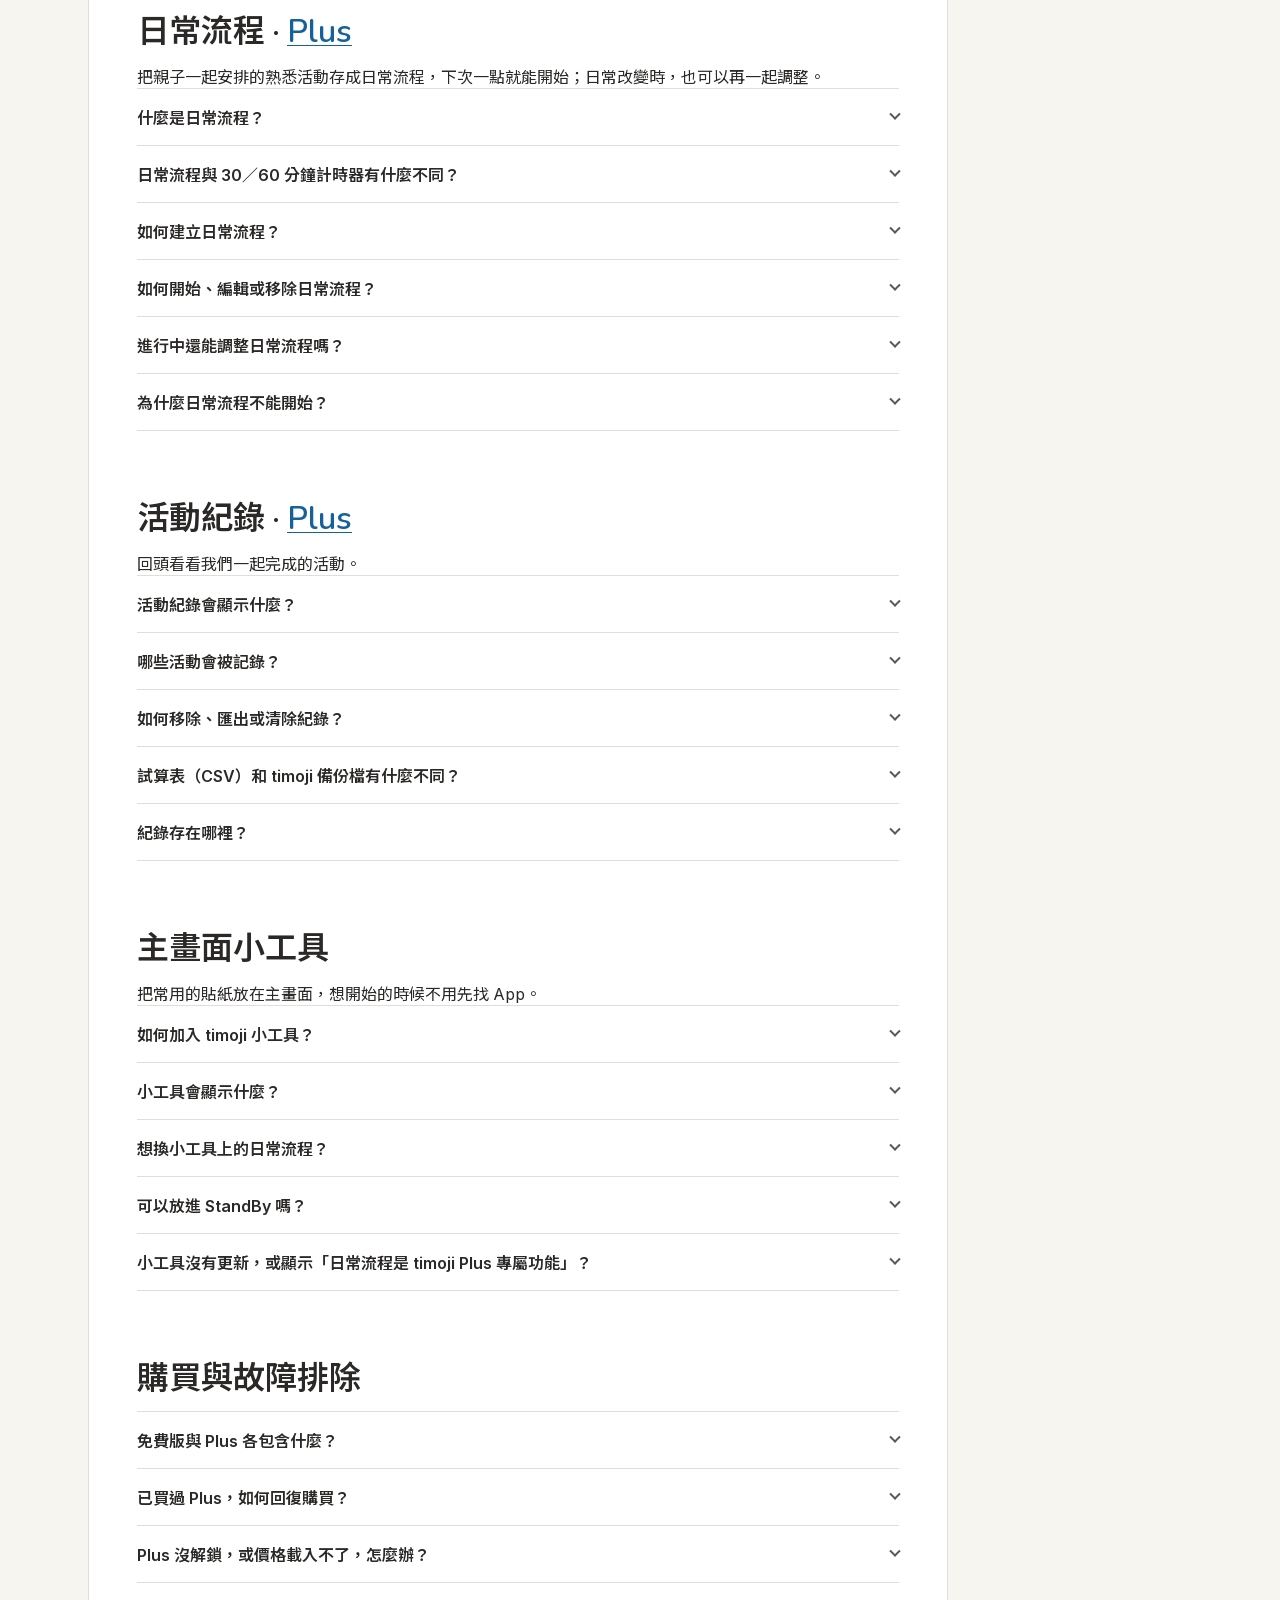
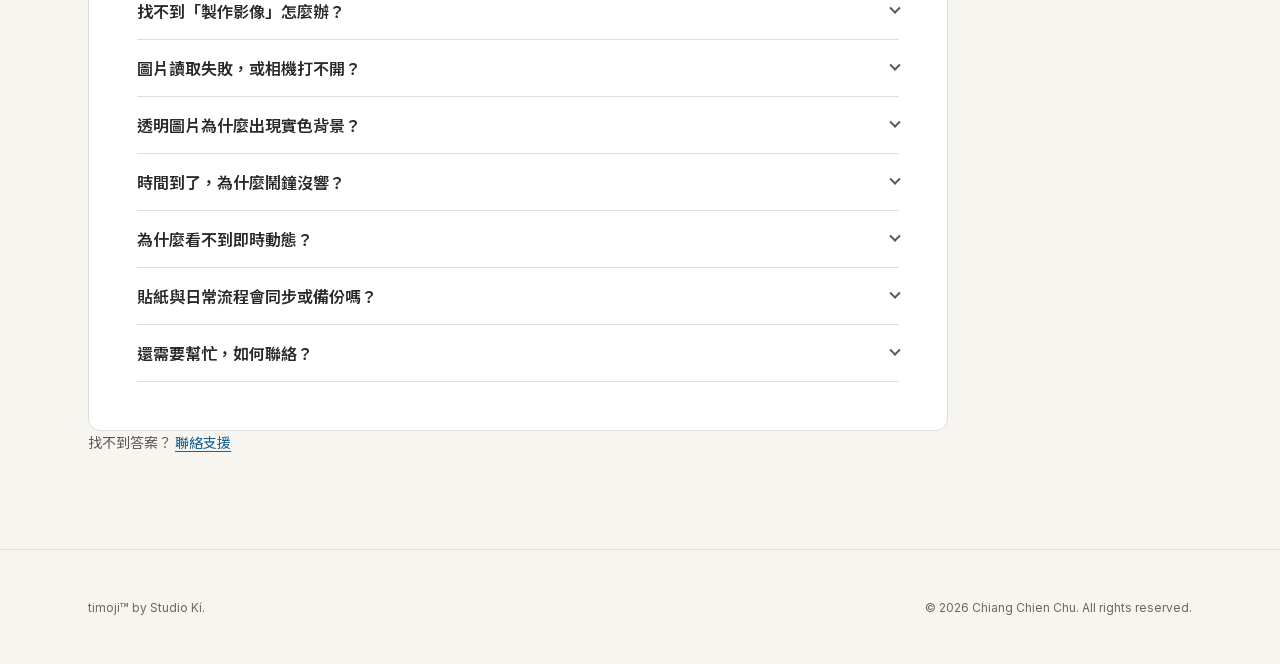
==== commit d7ad35b7: "Header: add a light / dark theme toggle - 44×44 icon button after the nav (moon in light, sun in dar" ====
--- a/guide-zh-Hant.html
+++ b/guide-zh-Hant.html
@@ -13,7 +13,7 @@
   <link rel="alternate" hreflang="en" href="guide.html">
   <link rel="preload" href="assets/fonts/inter-latin.woff2" as="font" type="font/woff2" crossorigin>
   <link rel="stylesheet" href="assets/studio-ki.css">
-  <script>document.documentElement.classList.add("js")</script>
+  <script>(function(d){d.classList.add("js");try{var t=localStorage.getItem("theme");if(t==="light"||t==="dark")d.setAttribute("data-theme",t)}catch(e){}})(document.documentElement)</script>
   <script src="assets/site-header.js" defer></script>
 </head>
 <body>
@@ -23,7 +23,6 @@
       <a class="site-header__brand" href="index-zh-Hant.html" aria-label="Studio Kí. — timoji 首頁">
         <svg class="studio-ki-lockup" width="109" height="28" viewBox="0 0 109 28" xmlns="http://www.w3.org/2000/svg" aria-hidden="true" focusable="false"><g fill="currentColor"><path d="M6.86 28C6.08 28 5.31 27.94 4.55 27.82C3.8 27.7 3.09 27.52 2.43 27.28C1.76 27.03 1.16 26.72 0.63 26.36C0.37 26.17 0.19 25.96 0.09 25.72C0.01 25.48 -0.02 25.25 0.01 25.02C0.07 24.79 0.17 24.58 0.32 24.41C0.48 24.24 0.66 24.14 0.89 24.1C1.11 24.05 1.36 24.12 1.63 24.31C2.4 24.8 3.21 25.17 4.07 25.41C4.92 25.63 5.85 25.74 6.86 25.74C8.32 25.74 9.38 25.49 10.07 24.97C10.77 24.44 11.12 23.76 11.12 22.92C11.12 22.24 10.87 21.7 10.38 21.31C9.88 20.9 9.05 20.57 7.89 20.33L5.14 19.77C3.52 19.43 2.31 18.86 1.5 18.07C0.72 17.29 0.32 16.23 0.32 14.89C0.32 14.09 0.48 13.36 0.81 12.69C1.15 12.02 1.62 11.45 2.22 10.97C2.82 10.47 3.54 10.1 4.37 9.84C5.21 9.59 6.13 9.46 7.12 9.46C8.18 9.46 9.17 9.59 10.09 9.87C11.03 10.14 11.87 10.56 12.61 11.12C12.83 11.28 12.97 11.47 13.04 11.71C13.13 11.94 13.15 12.16 13.09 12.38C13.06 12.6 12.97 12.79 12.81 12.95C12.66 13.1 12.46 13.19 12.22 13.23C11.98 13.24 11.72 13.16 11.43 12.97C10.76 12.53 10.08 12.21 9.38 12.02C8.69 11.82 7.93 11.71 7.09 11.71C6.26 11.71 5.52 11.84 4.89 12.1C4.27 12.36 3.79 12.71 3.45 13.18C3.13 13.64 2.96 14.18 2.96 14.82C2.96 15.54 3.19 16.11 3.66 16.54C4.12 16.96 4.89 17.29 5.96 17.51L8.68 18.07C10.39 18.43 11.67 18.99 12.5 19.74C13.34 20.49 13.76 21.49 13.76 22.74C13.76 23.55 13.6 24.27 13.27 24.92C12.95 25.55 12.49 26.1 11.89 26.56C11.29 27.03 10.56 27.38 9.71 27.64C8.87 27.88 7.92 28 6.86 28Z"/><path d="M21.77 28C20.74 28 19.88 27.82 19.18 27.46C18.48 27.1 17.95 26.57 17.61 25.87C17.27 25.17 17.1 24.32 17.1 23.31V17.25H15.56C15.22 17.25 14.95 17.17 14.77 17C14.58 16.81 14.48 16.56 14.48 16.25C14.48 15.93 14.58 15.68 14.77 15.51C14.95 15.34 15.22 15.25 15.56 15.25H17.1V12.61C17.1 12.18 17.21 11.86 17.43 11.64C17.67 11.41 18 11.3 18.41 11.3C18.82 11.3 19.13 11.41 19.36 11.64C19.58 11.86 19.69 12.18 19.69 12.61V15.25H22.69C23.03 15.25 23.3 15.34 23.49 15.51C23.67 15.68 23.77 15.93 23.77 16.25C23.77 16.56 23.67 16.81 23.49 17C23.3 17.17 23.03 17.25 22.69 17.25H19.69V23.1C19.69 24.01 19.88 24.69 20.25 25.15C20.65 25.61 21.28 25.85 22.15 25.85C22.46 25.85 22.72 25.82 22.95 25.77C23.19 25.7 23.38 25.66 23.54 25.64C23.72 25.64 23.88 25.71 24 25.85C24.12 25.97 24.18 26.2 24.18 26.56C24.18 26.82 24.13 27.06 24.02 27.28C23.94 27.5 23.78 27.65 23.54 27.72C23.33 27.79 23.05 27.85 22.69 27.9C22.35 27.97 22.04 28 21.77 28Z"/><path d="M30.26 28C29.25 28 28.41 27.81 27.72 27.44C27.06 27.06 26.55 26.5 26.21 25.77C25.89 25.02 25.72 24.08 25.72 22.95V16.38C25.72 15.94 25.83 15.61 26.06 15.41C26.28 15.18 26.59 15.07 27 15.07C27.42 15.07 27.73 15.18 27.95 15.41C28.19 15.61 28.31 15.94 28.31 16.38V22.97C28.31 23.98 28.52 24.73 28.93 25.2C29.34 25.68 29.99 25.92 30.88 25.92C31.85 25.92 32.64 25.6 33.24 24.95C33.85 24.28 34.16 23.41 34.16 22.33V16.38C34.16 15.94 34.27 15.61 34.49 15.41C34.72 15.18 35.04 15.07 35.47 15.07C35.88 15.07 36.2 15.18 36.42 15.41C36.64 15.61 36.75 15.94 36.75 16.38V26.64C36.75 27.51 36.33 27.95 35.49 27.95C35.1 27.95 34.79 27.84 34.57 27.62C34.35 27.38 34.24 27.05 34.24 26.64V24.46L34.57 25.02C34.23 25.98 33.68 26.72 32.93 27.23C32.18 27.74 31.29 28 30.26 28Z"/><path d="M45.17 28C44.08 28 43.11 27.74 42.27 27.23C41.45 26.7 40.81 25.95 40.35 24.97C39.89 23.98 39.66 22.83 39.66 21.51C39.66 20.16 39.89 19.01 40.35 18.05C40.81 17.09 41.45 16.35 42.27 15.82C43.11 15.29 44.08 15.02 45.17 15.02C46.27 15.02 47.21 15.3 47.99 15.84C48.8 16.37 49.33 17.09 49.61 18H49.33V10.82C49.33 10.39 49.44 10.06 49.66 9.84C49.88 9.62 50.2 9.51 50.61 9.51C51.02 9.51 51.34 9.62 51.56 9.84C51.8 10.06 51.92 10.39 51.92 10.82V26.64C51.92 27.05 51.81 27.38 51.58 27.62C51.36 27.84 51.04 27.95 50.63 27.95C50.22 27.95 49.91 27.84 49.69 27.62C49.46 27.38 49.35 27.05 49.35 26.64V24.38L49.63 24.95C49.36 25.87 48.82 26.61 48.02 27.18C47.23 27.73 46.28 28 45.17 28ZM45.84 26C46.54 26 47.15 25.83 47.69 25.49C48.22 25.14 48.63 24.64 48.92 23.97C49.22 23.31 49.38 22.49 49.38 21.51C49.38 20.04 49.05 18.93 48.4 18.18C47.75 17.42 46.9 17.05 45.84 17.05C45.12 17.05 44.5 17.22 43.97 17.56C43.44 17.89 43.02 18.38 42.71 19.05C42.42 19.72 42.27 20.54 42.27 21.51C42.27 22.96 42.6 24.08 43.25 24.85C43.9 25.61 44.76 26 45.84 26Z"/><path d="M56.84 27.92C56.43 27.92 56.11 27.8 55.89 27.56C55.67 27.31 55.55 26.96 55.55 26.51V16.51C55.55 16.07 55.67 15.72 55.89 15.48C56.11 15.24 56.43 15.12 56.84 15.12C57.25 15.12 57.56 15.24 57.79 15.48C58.02 15.72 58.14 16.07 58.14 16.51V26.51C58.14 26.96 58.03 27.31 57.81 27.56C57.59 27.8 57.26 27.92 56.84 27.92Z"/><path d="M67.23 28C65.96 28 64.87 27.73 63.94 27.2C63.04 26.67 62.33 25.92 61.82 24.95C61.3 23.97 61.05 22.83 61.05 21.51C61.05 20.5 61.19 19.6 61.48 18.82C61.77 18.03 62.18 17.36 62.71 16.79C63.26 16.21 63.91 15.77 64.66 15.48C65.43 15.18 66.29 15.02 67.23 15.02C68.48 15.02 69.55 15.29 70.46 15.82C71.38 16.35 72.1 17.1 72.61 18.07C73.13 19.03 73.38 20.18 73.38 21.51C73.38 22.5 73.24 23.4 72.95 24.2C72.66 25.01 72.24 25.69 71.69 26.26C71.16 26.82 70.51 27.26 69.74 27.56C68.99 27.85 68.15 28 67.23 28ZM67.23 26C67.93 26 68.54 25.83 69.07 25.49C69.6 25.14 70.01 24.64 70.31 23.97C70.61 23.31 70.77 22.49 70.77 21.51C70.77 20.04 70.44 18.93 69.79 18.18C69.14 17.42 68.29 17.05 67.23 17.05C66.51 17.05 65.89 17.22 65.36 17.56C64.83 17.89 64.41 18.38 64.1 19.05C63.81 19.72 63.66 20.54 63.66 21.51C63.66 22.96 63.99 24.08 64.64 24.85C65.29 25.61 66.15 26 67.23 26Z"/><path d="M58.14 11.24C58.14 11.95 57.56 12.53 56.85 12.53C56.13 12.53 55.55 11.95 55.55 11.24C55.55 10.52 56.13 9.94 56.85 9.94C57.56 9.94 58.14 10.52 58.14 11.24Z"/><path d="M82.6 11.3V16.99C82.6 17.97 83.39 18.75 84.36 18.75C85.34 18.75 86.12 17.97 86.12 16.99V11.3C86.12 10.32 85.34 9.53 84.36 9.53C83.39 9.53 82.6 10.32 82.6 11.3Z"/><path d="M97.62 10.05L90.16 17.51C89.47 18.2 89.47 19.31 90.16 20C90.85 20.69 91.96 20.69 92.65 20L100.11 12.54C100.8 11.85 100.8 10.74 100.11 10.05C99.42 9.36 98.31 9.36 97.62 10.05Z"/><path d="M90.16 20L97.62 27.46C98.31 28.15 99.42 28.15 100.11 27.46C100.8 26.77 100.8 25.66 100.11 24.97L92.65 17.51C91.96 16.82 90.85 16.82 90.16 17.51C89.47 18.2 89.47 19.31 90.16 20Z"/><path d="M89.65 18.75C89.65 19.73 90.43 20.51 91.41 20.51C92.38 20.51 93.17 19.73 93.17 18.75C93.17 17.78 92.38 16.99 91.41 16.99C90.43 16.99 89.65 17.78 89.65 18.75Z"/><path d="M104.15 11.3V13.47C104.15 14.44 104.94 15.23 105.91 15.23C106.88 15.23 107.67 14.44 107.67 13.47V11.3C107.67 10.32 106.88 9.53 105.91 9.53C104.94 9.53 104.15 10.32 104.15 11.3Z"/><path class="brow" d="M105.91 5.5L108.4 3.01C109.09 2.32 109.09 1.2 108.4 0.52C107.71 -0.17 106.6 -0.17 105.91 0.52L103.42 3.01C102.73 3.69 102.73 4.81 103.42 5.5C104.11 6.18 105.22 6.18 105.91 5.5Z"/></g></svg>
       </a>
-      <button class="site-header__menu" type="button" aria-expanded="false" aria-controls="site-nav" aria-label="選單"><svg class="icon-menu" viewBox="0 0 20 20" fill="none" stroke="currentColor" stroke-width="1.75" stroke-linecap="round" aria-hidden="true" focusable="false"><path d="M3 5.5h14M3 10h14M3 14.5h14"/></svg><svg class="icon-close" viewBox="0 0 20 20" fill="none" stroke="currentColor" stroke-width="1.75" stroke-linecap="round" aria-hidden="true" focusable="false"><path d="M5 5l10 10M15 5L5 15"/></svg></button>
       <nav class="site-header__nav" id="site-nav" aria-label="主要導覽">
         <a href="index-zh-Hant.html">首頁</a>
         <a href="privacy-zh-Hant.html">隱私權</a>
@@ -31,6 +30,8 @@
         <a href="guide-zh-Hant.html" aria-current="page">使用指南</a>
         <a href="guide.html" lang="en" hreflang="en">English</a>
       </nav>
+      <button class="site-header__theme" type="button" aria-pressed="false" aria-label="深色模式"><svg class="icon-moon" viewBox="0 0 20 20" fill="none" stroke="currentColor" stroke-width="1.75" stroke-linecap="round" stroke-linejoin="round" aria-hidden="true" focusable="false"><path d="M16.5 12.2A6.75 6.75 0 0 1 7.8 3.5a6.75 6.75 0 1 0 8.7 8.7Z"/></svg><svg class="icon-sun" viewBox="0 0 20 20" fill="none" stroke="currentColor" stroke-width="1.75" stroke-linecap="round" aria-hidden="true" focusable="false"><circle cx="10" cy="10" r="3.5"/><path d="M10 1.75v1.5M10 16.75v1.5M1.75 10h1.5M16.75 10h1.5M4.17 4.17l1.06 1.06M14.77 14.77l1.06 1.06M4.17 15.83l1.06-1.06M14.77 5.23l1.06-1.06"/></svg></button>
+      <button class="site-header__menu" type="button" aria-expanded="false" aria-controls="site-nav" aria-label="選單"><svg class="icon-menu" viewBox="0 0 20 20" fill="none" stroke="currentColor" stroke-width="1.75" stroke-linecap="round" aria-hidden="true" focusable="false"><path d="M3 5.5h14M3 10h14M3 14.5h14"/></svg><svg class="icon-close" viewBox="0 0 20 20" fill="none" stroke="currentColor" stroke-width="1.75" stroke-linecap="round" aria-hidden="true" focusable="false"><path d="M5 5l10 10M15 5L5 15"/></svg></button>
     </div>
   </header>
   <main id="main" class="shell guide" tabindex="-1"><div class="page-heading"><p class="eyebrow">timoji / 使用指南</p><h1>使用指南</h1><p class="subtitle">一起選個活動，陪孩子看懂時間，從容安排日常。這裡整理了日常操作與遇到問題時可以試的方法。</p></div><nav class="guide-nav" aria-label="指南主題"><a href="#timer">從第一個計時器開始</a><a href="#activities">活動貼紙</a><a href="#routines">日常流程</a><a href="#history">活動紀錄</a><a href="#widgets">主畫面小工具</a><a href="#help">購買與故障排除</a></nav><div class="guide-content paper"><section id="timer" aria-labelledby="timer-title"><h2 id="timer-title">從第一個計時器開始</h2><details><summary>如何設定計時器？</summary><div class="answer"><p>打開 timoji 就是計時器。點圓環下方的 15、30、60，選擇計時器。點下方貼紙列的貼紙放進圓環，拖動圓環的末端控制點設定時間，再按「開始」。timoji 會記得你上次用的計時器。想看所有貼紙，點貼紙列最後的「全部貼紙」。</p></div></details><details><summary>15／30／60 分鐘有什麼不同？</summary><div class="answer"><p>15 分鐘適合一次做一個活動，可設 1–15 分鐘。30／60 分鐘可以在一個計時器裡安排多個活動。三種計時器都免費。這些是可用時間的上限，不必把整個圓環填滿。</p></div></details><details><summary>如何安排多個活動？</summary><div class="answer"><p>在 30 或 60 分鐘，依照想做的順序點貼紙，先選的先做。新活動通常先分配 10 分鐘，剩餘空間較少時會縮短，但至少需要 5 分鐘。想換掉某個活動，把貼紙列的貼紙拖到它上面，時間不變。想調整順序，長按圓環上的貼紙，拖到另一個貼紙上即可互換，時間也會一起交換。移動兩個活動之間的分界，可以重新分配時間。</p></div></details><details><summary>開始前如何增減時間？</summary><div class="answer"><p>拖動圓環的末端控制點，或用「−5 分鐘」「+5 分鐘」。多活動安排可以移動兩個活動之間的分界。30／60 的每個活動至少需要 5 分鐘，對孩子來說才不會太趕；選好活動、時間有效後，「開始」才能按。</p></div></details><details><summary>如何暫停、恢復或加時間？</summary><div class="answer"><p>計時中按「暫停」。暫停後可用 ＋／－ 調整目前活動，每次 5 分鐘，再按「繼續」。沒有修改時，會從暫停的時間繼續。暫停時，進行中的活動可以用 － 減到最少 1 分鐘，方便最後微調；還沒輪到的活動維持至少 5 分鐘，等輪到時才能再調短。15 維持在 1–15 分鐘，30／60 不能超過圓環的終點。想換別的計時器，請先結束這次計時。</p></div></details><details><summary>計時中可以調整順序嗎？</summary><div class="answer"><p>可以。先暫停，再點接下來的某張貼紙，就能先做這個活動；目前的活動會排到下一個，保留剩餘時間。也可以移除接下來的活動。這些調整只影響這一次計時。</p></div></details><details><summary>「再一次」「下一個」「完成」各是什麼意思？</summary><div class="answer"><p>活動結束且後面還有活動時，「再一次」會用該活動原先設定的時間重做；「下一個」開始下一項。最後一個活動結束後，「完成」結束這次計時。「＋5 分鐘」或「＋10 分鐘」會延續最後的活動：15／30 加 5 分鐘，60 加 10 分鐘。</p></div></details><details><summary>可以自動開始下一個活動嗎？</summary><div class="answer"><p>安排兩個以上活動時，可在「活動結束後」選「暫停」或「自動接續」。暫停會等你選擇；自動接續會短暫顯示完成，約 2.5 秒後開始下一項。若活動已經完成、正在等你選擇，此時改成自動接續只影響之後的活動，眼前這一項仍請按「再一次」或「下一個」。</p></div></details><details><summary>計時時畫面為什麼變暗？</summary><div class="answer"><p>柔和的畫面讓活動貼紙與時間更容易被注意到，關閉與選單仍可操作。打開選單不會暫停，要休息請按「暫停」。點背景不會解除計時中的柔暗效果；把裝置轉橫向只是改變版面，不會鎖住操作。想換外觀，請到「選單 → 設定 → 外觀」。</p></div></details><details id="time-up-alert"><summary>時間到時，timoji 會響鈴嗎？</summary><div class="answer"><p>開啟「時間到提醒」後就會。時間到時，timoji 會像鬧鐘一樣響鈴，靜音模式也聽得到，iPhone 或 Apple Watch 也會震動。第一次開始計時前，timoji 會先問你要不要開啟；按「允許」，再在系統視窗允許鬧鐘即可。鬧鐘響起時按「停止」就會安靜下來。之後隨時可以在「選單 → 設定」關閉。同一頁的「聲音效果」則控制活動切換時較輕柔的提示音。</p></div></details><details id="iphone-duo"><summary>timoji 可以在 iPhone Duo 上用嗎？</summary><div class="answer"><p>可以。外螢幕的用法和 iPhone 一樣。攤開後，貼紙區會變寬；完全攤平計時時，時間環會在畫面中間。摺成書本或立在桌上時，時間環和按鈕會分在兩邊，不會落在摺線上。橫向使用時，「關閉」和「選單」會移到側邊。</p></div></details></section><section id="activities" aria-labelledby="activities-title"><h2 id="activities-title">活動貼紙</h2><details><summary>所有貼紙在哪裡？</summary><div class="answer"><p>點貼紙列最後的「全部貼紙」，或打開「選單 → 活動貼紙」。可以依分類、我的最愛或最近使用瀏覽，點一下貼紙就會放進計時器。所有內建貼紙都免費，而且不能刪除。</p></div></details><details><summary>如何把常用的貼紙放前面？</summary><div class="answer"><p>在「活動貼紙」按「編輯」，再點貼紙上的愛心；也可以長按貼紙選「最愛」。最愛的貼紙會排在貼紙列前面。完成後按「完成」。</p></div></details><details><summary>如何製作自己的貼紙？ · Plus</summary><div class="answer"><p>在「活動貼紙」按「新增貼紙」。從照片選圖、用相機拍照，或在 Apple Image Playground 可用時選「製作影像」。在預覽畫面用雙指縮放、移動及旋轉，調整裁切範圍；「重設裁切」可以重新調整。按「接下來」，輸入最多 20 個字元的活動名稱，再按「儲存」。你的貼紙會排在最前面，也可以在「我的貼紙」找到。</p></div></details><details><summary>可以使用 Image Playground 或 Genmoji 嗎？</summary><div class="answer"><p>支援的裝置與系統會提供「製作影像」，打開 Apple 的系統圖片工具。可選的風格與 Genmoji 選項由 Apple 提供。在系統畫面確認圖片後，仍需完成 timoji 的「預覽 → 活動名稱 → 儲存」；只按系統打勾不會直接儲存成已命名的活動。Genmoji 僅供個人、非商業使用。</p></div></details><details><summary>如何編輯或移除自己的貼紙？</summary><div class="answer"><p>長按你的貼紙，選「編輯貼紙」可重新命名或更換照片，選「移除」可刪除。要一次移除多張，按「編輯」，再點每張貼紙上的移除按鈕。移除貼紙也會移除已儲存日常流程中對應的步驟；還有其他步驟的日常流程會保留，空的會封存。正在進行的計時仍保留當次活動。只有自己製作的貼紙可以移除；切換 App 語言時，你寫的貼紙名稱會保留原樣。</p></div></details></section><section id="routines" aria-labelledby="routines-title"><h2 id="routines-title">日常流程 · <a href="#plus-features">Plus</a></h2><p>把親子一起安排的熟悉活動存成日常流程，下次一點就能開始；日常改變時，也可以再一起調整。</p><details><summary>什麼是日常流程？</summary><div class="answer"><p>日常流程把常做的活動順序存起來，下次一點就能開始。例如睡前：刷牙 → 洗澡 → 說故事。放學後也可以先寫作業 → 玩桌遊 → 吃晚餐，和孩子一起排好順序，也為每件事留一點時間。不同日子可以有不同安排，例如有鋼琴練習的「星期一放學後」。日常流程由你在準備好時開始，不會在固定時間自動啟動。日常流程是 <a href="#plus-features">Plus</a> 功能。</p><p>日常流程在舊版本叫做「小日常」，你存過的內容都還在。</p></div></details><details><summary>日常流程與 30／60 分鐘計時器有什麼不同？</summary><div class="answer"><p>30／60 分鐘計時器安排的是這一次要做的活動；日常流程則會儲存下來，不必每天重新安排。日常流程的每個步驟各有自己的時間，所以總長可以超過 60 分鐘。</p></div></details><details><summary>如何建立日常流程？</summary><div class="answer"><p>打開「活動貼紙」切到「日常流程」，或打開「選單 → 日常流程」，按「新增日常流程」。按「加入活動」，依照想做的順序點貼紙；再點一次有編號的貼紙可以取消。一個日常流程有 2–6 個步驟，每個步驟 5–30 分鐘。點步驟可以用 ＋／－ 調整時間，或從選單更換、移除活動；也可以向左滑動步驟後按「移除」。拖曳把手可以調整順序。名稱可不填，留空時會用活動名稱命名。最後按「儲存」。</p></div></details><details><summary>如何開始、編輯或移除日常流程？</summary><div class="answer"><p>在「日常流程」按某個流程的「開始」，就會從第一個活動開始。點流程本身可以編輯，或用「⋯」按鈕選擇編輯或移除。也可以向左滑動流程後按「移除」，或按「編輯」再點垃圾桶圖示；移除前都會請你確認。拖曳流程可以調整順序。移除日常流程不會影響貼紙。</p></div></details><details><summary>進行中還能調整日常流程嗎？</summary><div class="answer"><p>左右滑動下方的卡片，可以看看之後還有哪些活動。暫停時點「下一個」卡片，就能直接跳到下一個活動，幾秒內可以復原。也可以把目前活動的時間減到最少 1 分鐘，或點接下來的貼紙先做。這些調整只影響這一次，不會改寫已儲存的日常流程；若想讓下次也採用，請到「日常流程」編輯。</p></div></details><details><summary>為什麼日常流程不能開始？</summary><div class="answer"><p>開始需要 2–6 個活動。若移除貼紙後只剩一個步驟，日常流程仍會保留，讓你繼續編輯。打開它、再加入活動並儲存，就能開始。</p></div></details></section><section id="history" aria-labelledby="history-title"><h2 id="history-title">活動紀錄 · <a href="#plus-features">Plus</a></h2><p>回頭看看我們一起完成的活動。</p><details><summary>活動紀錄會顯示什麼？</summary><div class="answer"><p>打開「選單 → 活動紀錄」。選「週」或「月」，可以看到總時間、使用的天數與每日長條圖。點一天看明細，或選一個活動只看它的紀錄。每個完成的活動會記下名稱、開始與結束時間，以及分鐘數。</p></div></details><details><summary>哪些活動會被記錄？</summary><div class="answer"><p>擁有 <a href="#plus-features">Plus</a> 且「記錄活動時間」開啟時，完成的活動才會被記錄；購買 <a href="#plus-features">Plus</a> 前完成的活動不會出現；計時不到 1 分鐘的活動也不會記錄。想停止記錄，請到「管理紀錄」關閉「記錄活動時間」。</p></div></details><details><summary>如何移除、匯出或清除紀錄？</summary><div class="answer"><p>向左滑動或長按紀錄即可移除，幾秒內可以復原。在「管理紀錄」可以匯出成試算表（CSV）或 timoji 備份檔、從 timoji 備份檔匯入，或清除單一活動、全部紀錄。如果之後可能還用得到，建議先匯出一份。</p></div></details><details><summary>試算表（CSV）和 timoji 備份檔有什麼不同？</summary><div class="answer"><p>兩種都包含全部紀錄，差別在於你想拿來做什麼。</p><p><strong>試算表（CSV）</strong>適合用 Numbers、Excel 或 Google 試算表查看、列印。每一列是一次活動，包含日期、開始與結束時間、專注分鐘數，以及是否完成。CSV 無法匯回 timoji。</p><p><strong>timoji 備份檔</strong>適合留一份備份，或把紀錄搬到另一台裝置。這個檔案只有 timoji 能開，也是唯一能匯入的格式。匯入時只會加入這台裝置還沒有的紀錄；已經有的會略過，不會覆蓋任何紀錄。</p></div></details><details><summary>紀錄存在哪裡？</summary><div class="answer"><p>紀錄儲存在這台裝置；若開啟 iCloud 備份，也會一併備份。timoji 不會收集這些資料。匯出的檔案會存到你選擇的位置，例如「檔案」、iCloud Drive 或 Google Drive，timoji 不會登入任何服務。想把紀錄搬到另一台裝置，可以匯出 timoji 備份檔，再到那台裝置匯入。詳見 <a href="privacy-zh-Hant.html#how-timoji-stores-data">隱私權政策</a>。</p></div></details></section><section id="widgets" aria-labelledby="widgets-title"><h2 id="widgets-title">主畫面小工具</h2><p>把常用的貼紙放在主畫面，想開始的時候不用先找 App。</p><details><summary>如何加入 timoji 小工具？</summary><div class="answer"><p>在主畫面空白處長按，直到 App 開始晃動，點「編輯」→「加入小工具」。搜尋 timoji，選「貼紙計時」或「日常流程」，選好大小後點「加入小工具」。</p></div></details><details><summary>小工具會顯示什麼？</summary><div class="answer"><p>「貼紙計時」可以顯示「我的最愛」或「最近使用」的貼紙。想切換時，長按小工具，點「編輯小工具」，再選「我的最愛」或「最近使用」。點一張貼紙，timoji 會打開並把它放進時間環，按「開始」才會計時。計時中或暫停時，小工具會顯示目前的活動和剩餘時間。「日常流程」小工具（<a href="#plus-features">Plus</a>）顯示你選的流程，點一下就會在 timoji 打開它。</p></div></details><details><summary>想換小工具上的日常流程？</summary><div class="answer"><p>長按「日常流程」小工具，點「編輯小工具」，再選一個流程。還沒選的話，會顯示「日常流程」清單中的第一個。</p></div></details><details><summary>可以放進 StandBy 嗎？</summary><div class="answer"><p>可以。iPhone 充電橫放進入 StandBy 時，可以把「貼紙計時」或「日常流程」的小尺寸小工具加進 StandBy 的小工具堆疊。計時進行中，即時動態也會放大顯示。</p></div></details><details><summary>小工具沒有更新，或顯示「日常流程是 timoji Plus 專屬功能」？</summary><div class="answer"><p>打開 timoji 一次，小工具就會更新，購買或回復 <a href="#plus-features">Plus</a> 之後也一樣。剩餘時間會自己倒數，其他內容的更新頻率由 iOS 決定。</p></div></details></section><section id="help" aria-labelledby="help-title"><h2 id="help-title">購買與故障排除</h2><details id="plus-features"><summary>免費版與 Plus 各包含什麼？</summary><div class="answer"><p>免費版包含 15／30／60 分鐘計時器、全部內建貼紙、在 30／60 分鐘裡安排多個活動、我的最愛、最近使用、外觀、音效、時間到提醒、即時動態及「貼紙計時」小工具。 <a href="#plus-features">Plus</a> 增加自己的貼紙、日常流程（含小工具）與活動紀錄。 <a href="#plus-features">Plus</a> 透過 Apple「App 內購買」一次購買，沒有訂閱，也不需要另外建立 timoji 帳號；價格依 App Store 地區在 App 內顯示。</p></div></details><details><summary>已買過 Plus，如何回復購買？</summary><div class="answer"><p>打開「選單 → My timoji」（或 My timoji <a href="#plus-features">Plus</a>），按「回復購買項目」。確認「媒體與購買項目」使用當初購買 <a href="#plus-features">Plus</a> 的 Apple 帳號，並保持網路連線。等 Apple 完成查詢後，再回到計時器。取消購買或等待購買核准時，免費功能仍可使用。</p></div></details><details><summary>Plus 沒解鎖，或價格載入不了，怎麼辦？</summary><div class="answer"><p>先檢查網路及 App Store 登入，再到 My timoji 按「再試一次」；已購買者可再試「回復購買項目」。如果 Apple 顯示購買待處理，請等交易完成。付款前請閱讀 Apple 確認畫面的價格。若交易完成仍無法使用 <a href="#plus-features">Plus</a>，請提供 App 版本及看到的訊息聯絡我們，不必傳付款資料。</p></div></details><details><summary>找不到「製作影像」怎麼辦？</summary><div class="answer"><p><a href="#plus-features">Plus</a> 可以製作自己的貼紙，但 Image Playground 是否可用由 Apple 系統決定。請檢查裝置與系統是否支援 Apple Intelligence、是否已啟用，以及 iPhone／iPad 的裝置語言與 Siri 語言是否設為同一種受支援語言；地區及功能支援也可能影響顯示。仍可使用照片或相機。請參考 <a href="https://support.apple.com/121115">Apple 的最新支援條件</a>。</p></div></details><details><summary>圖片讀取失敗，或相機打不開？</summary><div class="answer"><p>可重新選一次圖片；iCloud 照片可能需要先下載。相機請檢查「設定」中 timoji 的相機權限及裝置限制，也可以取消後改從照片選取。若持續出錯，保留原圖並提供操作步驟與錯誤訊息，不必傳孩子的照片。</p></div></details><details><summary>透明圖片為什麼出現實色背景？</summary><div class="answer"><p>1.5.1 以前的版本可能把匯入的圖片存成 JPEG，這種格式無法保留透明度；新版匯入 PNG 時會保留透明背景。請用原始透明圖片重新匯入，更換該貼紙的照片；舊 JPEG 已經失去的透明度無法自動還原。</p></div></details><details><summary>時間到了，為什麼鬧鐘沒響？</summary><div class="answer"><p>請在「選單 → 設定」確認「時間到提醒」已開啟。若顯示「鬧鐘未開啟」，請到 iPhone 或 iPad 的「設定」App 允許 timoji 使用鬧鐘。鬧鐘在靜音模式也會響；「聲音效果」則會遵守裝置音量與靜音設定。</p></div></details><details><summary>為什麼看不到即時動態？</summary><div class="answer"><p>請在支援的系統上確認「設定」允許 timoji 使用即時動態。即時動態會在計時進行中顯示；按「暫停」後會先收起來，按「繼續」又會出現。計時結束後回到 timoji，也會關閉。鎖定畫面的操作可能需要解鎖並打開 App；若顯示似乎未更新，先打開 timoji 查看計時器。</p></div></details><details><summary>貼紙與日常流程會同步或備份嗎？</summary><div class="answer"><p>你的貼紙、日常流程與活動紀錄都儲存在這台裝置。timoji 沒有自建帳號或雲端同步，Apple 裝置備份是另外的系統功能。活動紀錄可以在「管理紀錄」匯出。「回復購買項目」回復的是 <a href="#plus-features">Plus</a> 使用權，不是貼紙或紀錄，因此遇到問題時，請不要先刪除 App。</p></div></details><details><summary>還需要幫忙，如何聯絡？</summary><div class="answer"><p>寄信到 <a href="mailto:heytimoji@gmail.com">heytimoji@gmail.com</a>，告訴我們裝置型號、iOS／iPadOS 版本、timoji 版本及發生的情況。簡單寫下操作步驟會很有幫助，請不要附上孩子的照片、密碼或付款資料。</p></div></details></section></div><p class="support-note">找不到答案？ <a href="support-zh-Hant.html">聯絡支援</a></p></main>  <footer class="site-footer-wrap">
--- a/assets/studio-ki.css
+++ b/assets/studio-ki.css
@@ -72,8 +72,9 @@
   --header-height: 88px;
 }
 
+/* Dark theme: follows the system unless the header toggle chose a theme (html[data-theme]). */
 @media (prefers-color-scheme: dark) {
-  :root {
+  :root:not([data-theme="light"]) {
     --surface: #211f1d; --surface-raised: #2b2927; --surface-sunken: #171615; --surface-inverse: #f7f5f0;
     --text-primary: #f7f5f0; --text-secondary: #c9c4bd; --text-tertiary: #a0a4a7;
     --text-brand: #7ec7e8; --text-on-action: #2b2927; --text-inverse: #2b2927;
@@ -81,8 +82,20 @@
     --action-secondary-hover: #2b2927;
     --logo-ink: #f7f5f0; --logo-brow: #7ec7e8;
     --shadow-overlay: 0 8px 24px rgba(0, 0, 0, 0.48);
+    color-scheme: dark;
   }
 }
+:root[data-theme="dark"] {
+  --surface: #211f1d; --surface-raised: #2b2927; --surface-sunken: #171615; --surface-inverse: #f7f5f0;
+  --text-primary: #f7f5f0; --text-secondary: #c9c4bd; --text-tertiary: #a0a4a7;
+  --text-brand: #7ec7e8; --text-on-action: #2b2927; --text-inverse: #2b2927;
+  --border-subtle: #454240; --border-strong: #a0a4a7; --border-focus: #7ec7e8;
+  --action-secondary-hover: #2b2927;
+  --logo-ink: #f7f5f0; --logo-brow: #7ec7e8;
+  --shadow-overlay: 0 8px 24px rgba(0, 0, 0, 0.48);
+  color-scheme: dark;
+}
+:root[data-theme="light"] { color-scheme: light; }
 @media (prefers-reduced-motion: reduce) { :root { --dur-fast: 0ms; --dur-base: 0ms; --dur-page: 0ms; } }
 
 @media (min-width: 1024px) { :root { --page-inset: 48px; } }
@@ -160,7 +173,7 @@
 .site-header__brand .brow { fill: var(--logo-brow); }
 .studio-ki-lockup { display: block; width: 109px; height: 28px; }
 
-.site-header__nav { display: flex; align-items: center; gap: var(--space-12); }
+.site-header__nav { display: flex; align-items: center; gap: var(--space-12); margin-left: auto; }
 .site-header__nav a {
   display: inline-flex; align-items: center;
   min-height: var(--control-height); padding: 0 var(--space-2);
@@ -178,6 +191,25 @@
 }
 
 .site-header__menu { display: none; }
+
+/* Theme toggle: needs JavaScript, so it only appears once the page has it. */
+.site-header__theme { display: none; }
+.js .site-header__theme {
+  display: inline-grid; place-items: center; flex: none;
+  width: var(--control-height); height: var(--control-height); margin-left: var(--space-6);
+  padding: 0; border: 0; border-radius: var(--radius-md);
+  background: transparent; color: var(--text-primary); cursor: pointer;
+  transition: background-color var(--dur-fast) var(--ease);
+}
+.js .site-header__theme:hover { background: var(--action-secondary-hover); }
+.site-header__theme svg { width: var(--icon-size); height: var(--icon-size); }
+.site-header__theme .icon-sun, .site-header__theme[aria-pressed="true"] .icon-moon { display: none; }
+.site-header__theme[aria-pressed="true"] .icon-sun { display: block; }
+/* 768–1023 px: the 48 px link gap plus the theme button would not fit beside the lockup, so tighten both. */
+@media (min-width: 768px) and (max-width: 1023.98px) {
+  .site-header__nav { gap: var(--space-8); }
+  .js .site-header__theme { margin-left: var(--space-2); }
+}
 
 @media (max-width: 767.98px) {
   /* Without JavaScript the links simply stack under the brand row and stay reachable. */
@@ -193,9 +225,10 @@
 
   /* With JavaScript the links move behind one menu button. */
   .js .site-header__inner { flex-wrap: nowrap; }
+  .js .site-header__theme { margin-left: auto; }
   .js .site-header__menu {
     display: inline-grid; place-items: center;
-    width: var(--control-height); height: var(--control-height); margin-right: calc(var(--space-3) * -1);
+    width: var(--control-height); height: var(--control-height); margin-left: var(--space-1); margin-right: calc(var(--space-3) * -1);
     padding: 0; border: 0; border-radius: var(--radius-md);
     background: transparent; color: var(--text-primary); cursor: pointer;
     transition: background-color var(--dur-fast) var(--ease);
@@ -516,7 +549,7 @@
   .ki-pills { display: none; }
 }
 @media print {
-  .site-header__nav, .site-header__menu, .policy-nav, .skip-link, .guide-nav, .ki-pills { display: none !important; }
+  .site-header__nav, .site-header__menu, .site-header__theme, .policy-nav, .skip-link, .guide-nav, .ki-pills { display: none !important; }
   .shell { max-width: none; padding-inline: 0; }
   main { padding: 0; }
   .policy-layout { display: block; }
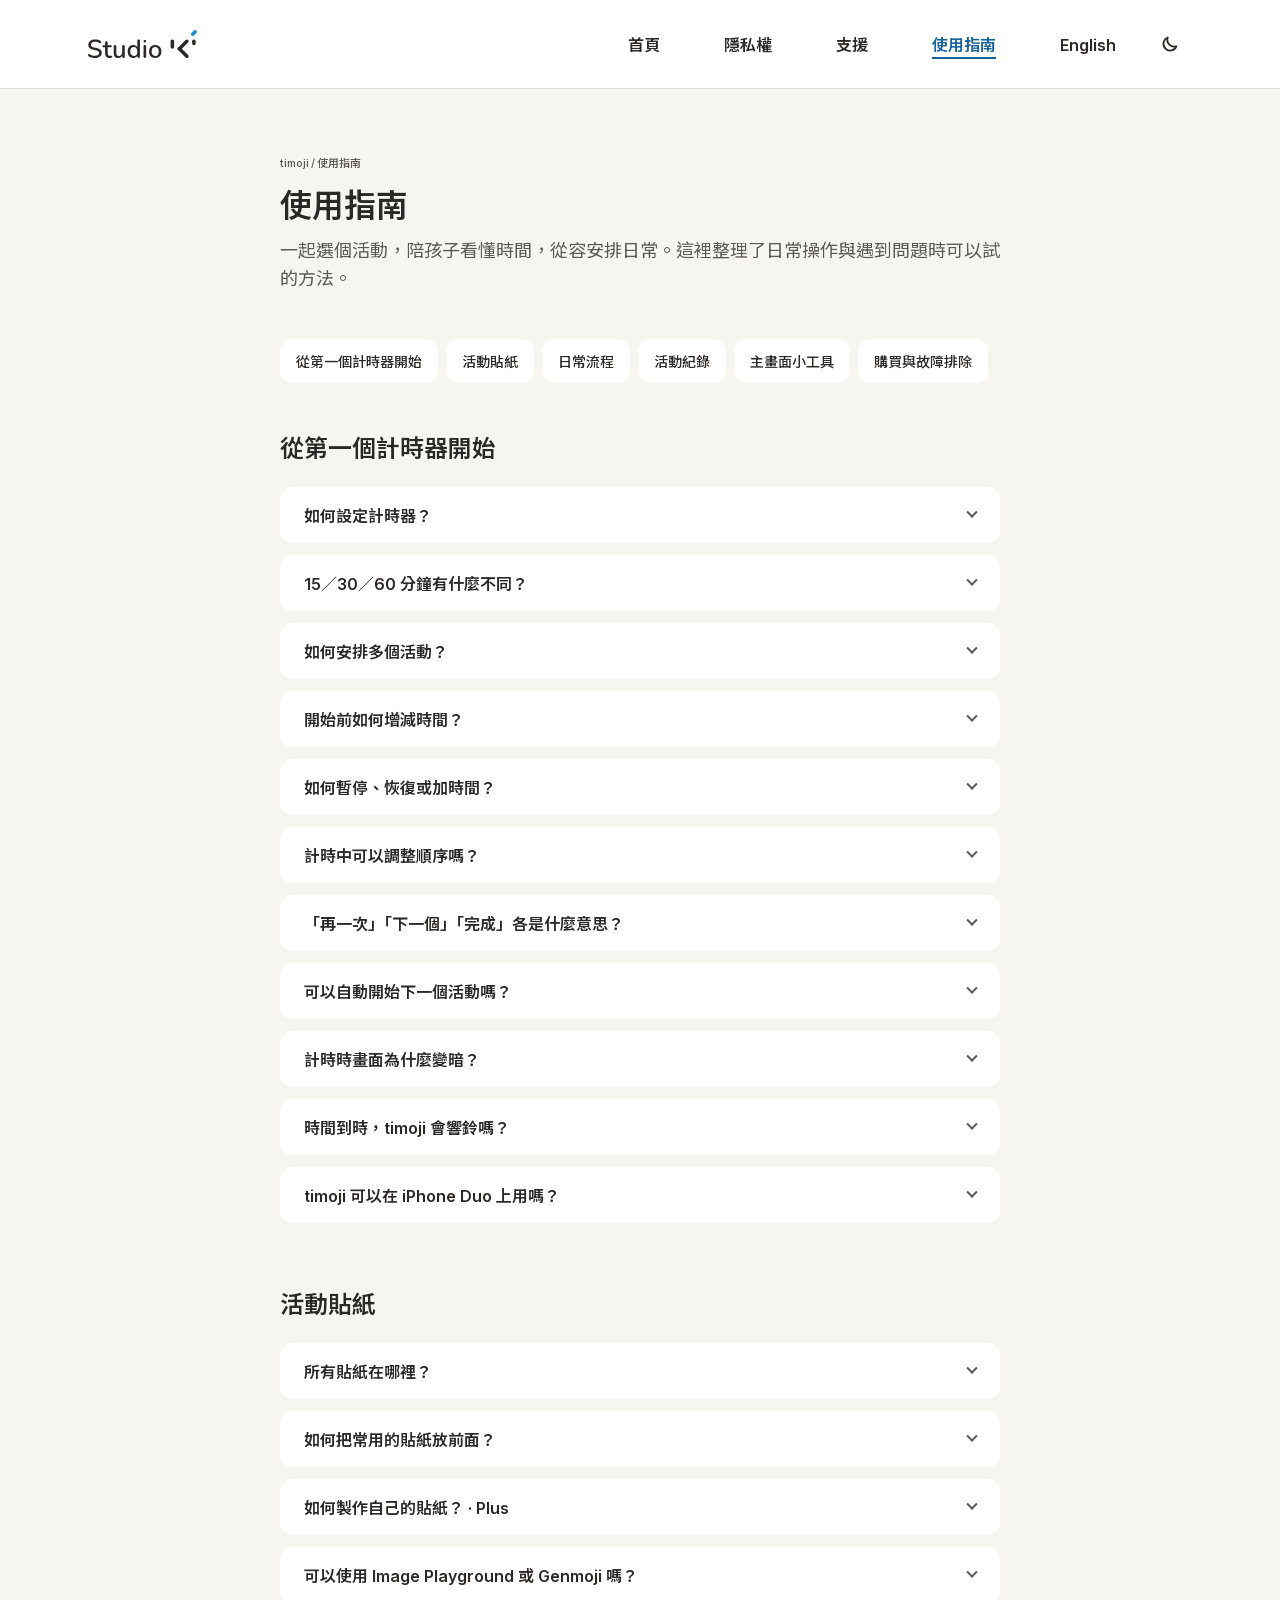
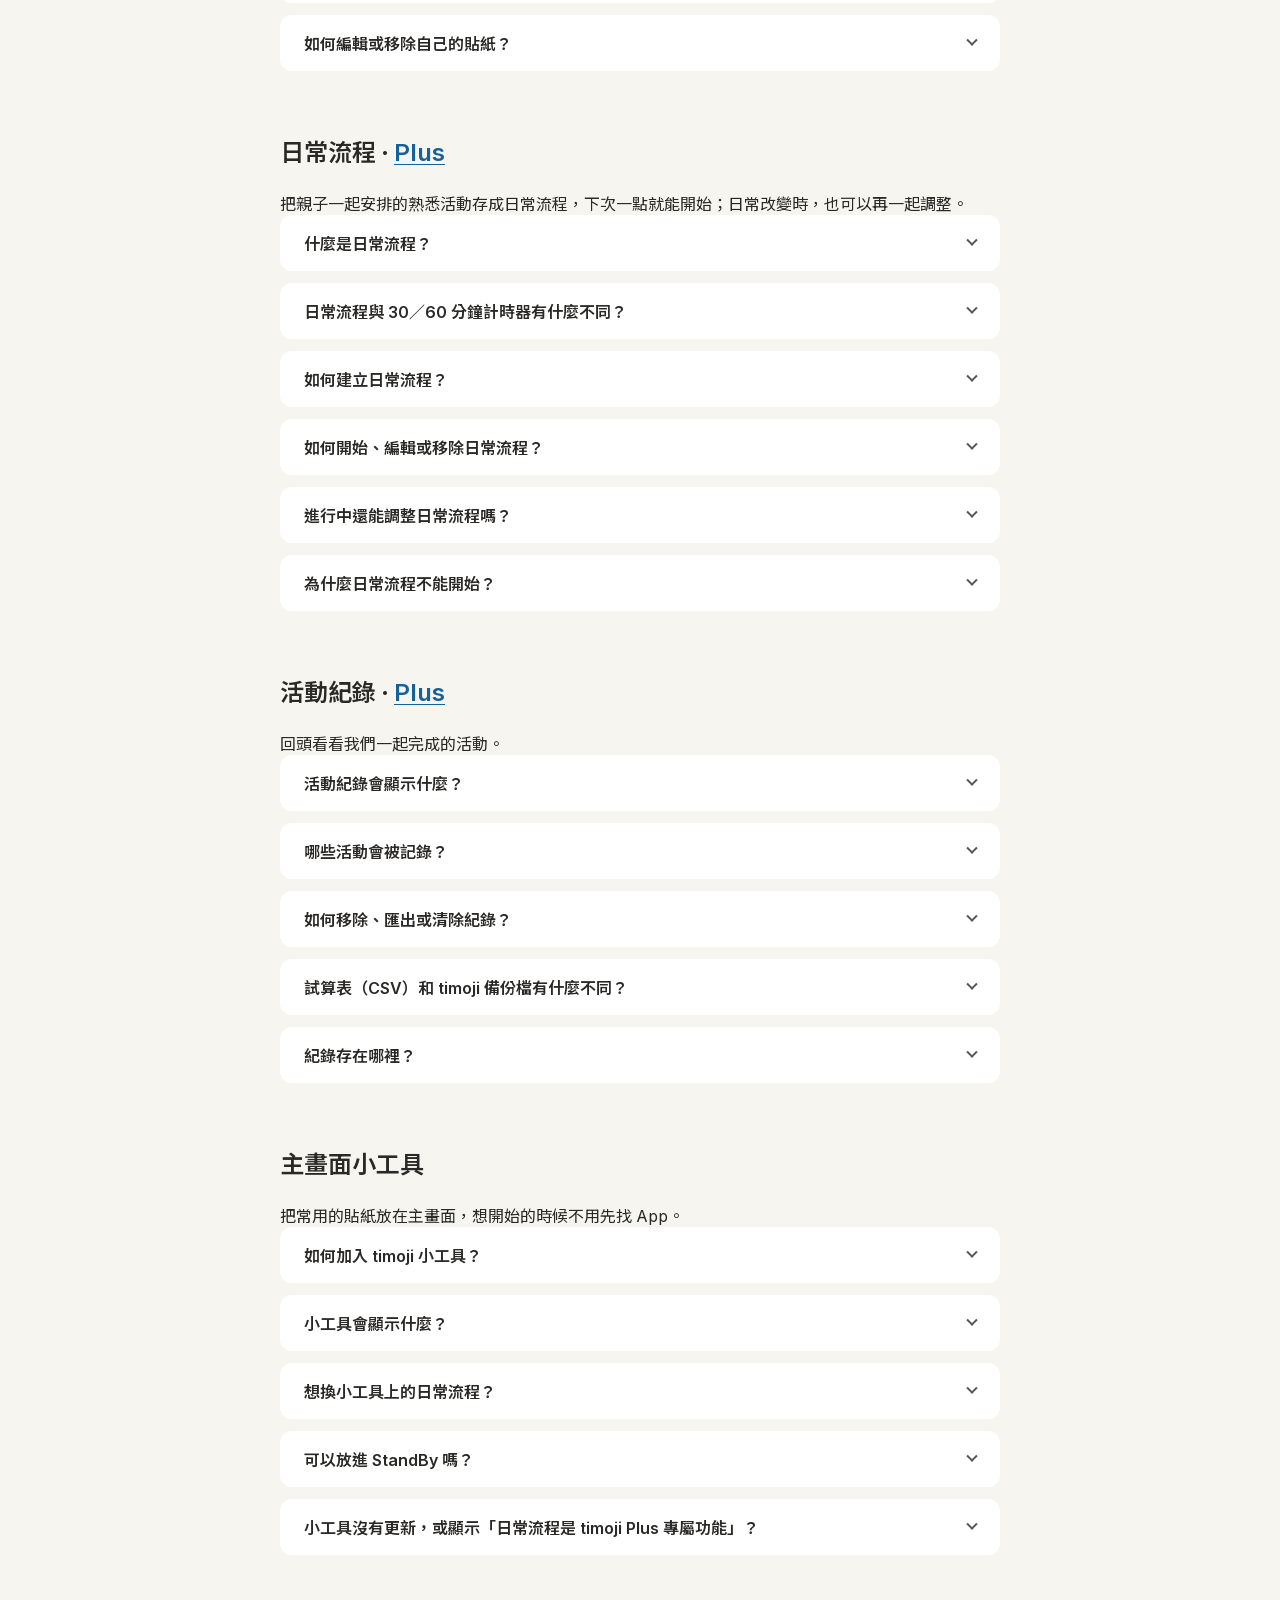
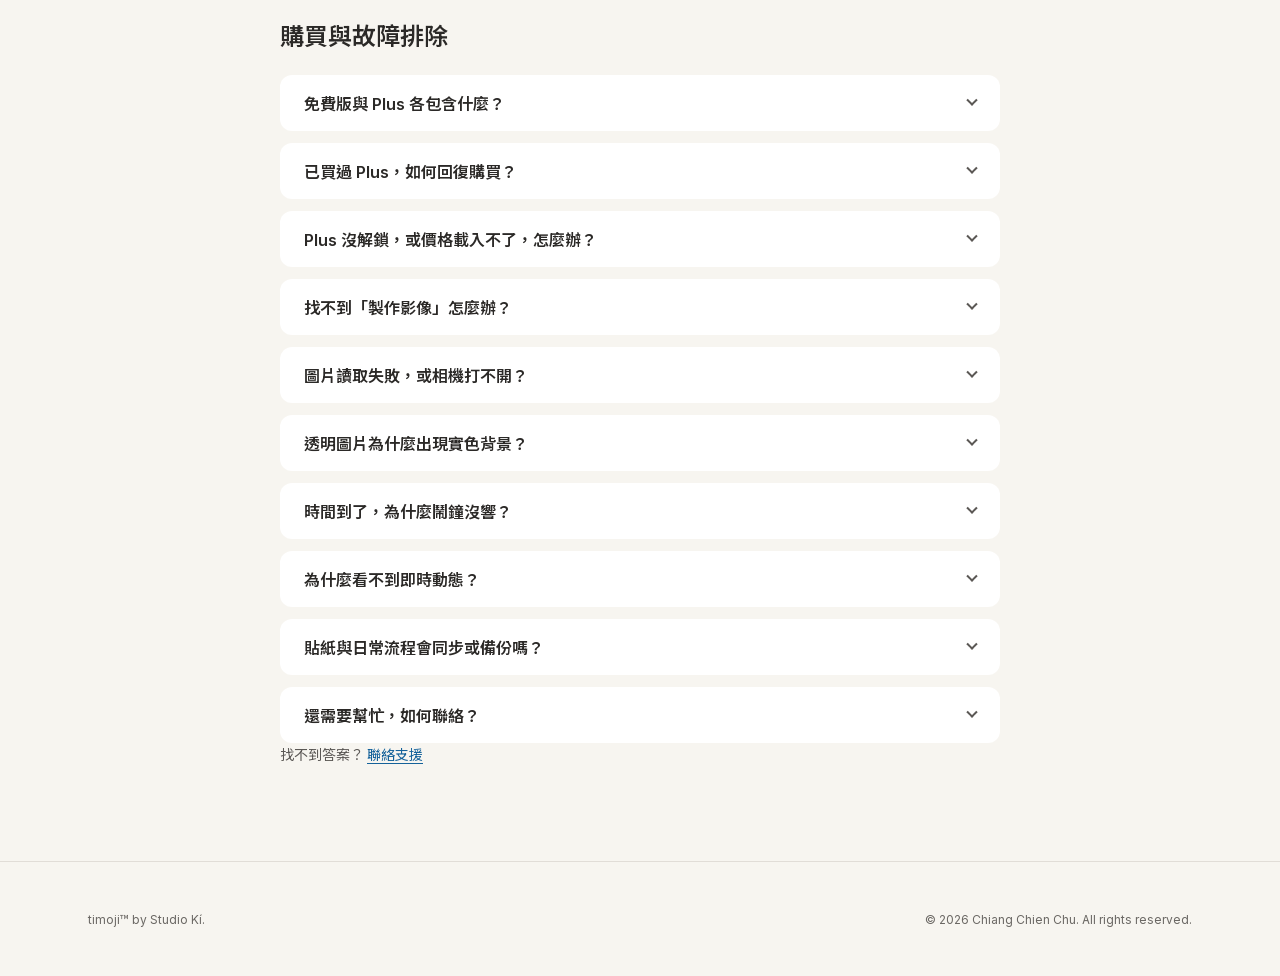
==== commit d23186e1: "Home: concentric device corners, Lock Screen Live Activity card, aligned card media, full-bleed scre" ====
--- a/guide-zh-Hant.html
+++ b/guide-zh-Hant.html
@@ -12,9 +12,9 @@
   <link rel="alternate icon" href="assets/timoji-mark.png" type="image/png">
   <link rel="alternate" hreflang="en" href="guide.html">
   <link rel="preload" href="assets/fonts/inter-latin.woff2" as="font" type="font/woff2" crossorigin>
-  <link rel="stylesheet" href="assets/studio-ki.css">
+  <link rel="stylesheet" href="assets/studio-ki.css?v=20261031c">
   <script>(function(d){d.classList.add("js");try{var t=localStorage.getItem("theme");if(t==="light"||t==="dark")d.setAttribute("data-theme",t)}catch(e){}})(document.documentElement)</script>
-  <script src="assets/site-header.js" defer></script>
+  <script src="assets/site-header.js?v=20261031c" defer></script>
 </head>
 <body>
   <a class="skip-link" href="#main">跳至主要內容</a>
--- a/assets/studio-ki.css
+++ b/assets/studio-ki.css
@@ -29,6 +29,7 @@
   --text-brand: #15629a;
   --text-on-action: #2b2927;
   --text-inverse: #f7f5f0;
+  --text-disabled: #b3afa9;
   /* Borders */
   --border-subtle: #e1ddd7;
   --border-strong: #7a7773;
@@ -67,9 +68,22 @@
   --font-sans: "Inter", "Noto Sans TC", system-ui, sans-serif;
   --font-tc: "Noto Sans TC", "Inter", system-ui, sans-serif;
 
+  /* Status tag ("New in 1.7.0") and the CSS device frame around app screens */
+  --tag-bg: #edf7fc;
+  --tag-text: #15629a;
+  --device-bezel: #2b2927;
+  /* Live Activity mock (same in both themes, like the system UI it shows) */
+  --la-bg: #171615;
+  --la-text: #f7f5f0;
+  --la-track: #454240;
+  --la-accent: #ff9500;
+
   /* Site layout */
-  --content-max: 1200px;
+  --content-max: 1200px;   /* Website header */
+  --wide-max: 1344px;      /* home page tiles, rows and Product nav */
+  --text-max: 720px;       /* reading column */
   --header-height: 88px;
+  --product-nav-height: 52px;
 }
 
 /* Dark theme: follows the system unless the header toggle chose a theme (html[data-theme]). */
@@ -77,22 +91,25 @@
   :root:not([data-theme="light"]) {
     --surface: #211f1d; --surface-raised: #2b2927; --surface-sunken: #171615; --surface-inverse: #f7f5f0;
     --text-primary: #f7f5f0; --text-secondary: #c9c4bd; --text-tertiary: #a0a4a7;
-    --text-brand: #7ec7e8; --text-on-action: #2b2927; --text-inverse: #2b2927;
+    --text-brand: #7ec7e8; --text-on-action: #2b2927; --text-inverse: #2b2927; --text-disabled: #6b6864;
     --border-subtle: #454240; --border-strong: #a0a4a7; --border-focus: #7ec7e8;
     --action-secondary-hover: #2b2927;
     --logo-ink: #f7f5f0; --logo-brow: #7ec7e8;
     --shadow-overlay: 0 8px 24px rgba(0, 0, 0, 0.48);
+    --tag-bg: #0e3a5c; --tag-text: #d7eef8; --device-bezel: #171615;
     color-scheme: dark;
   }
 }
-:root[data-theme="dark"] {
+/* [data-theme="dark"] on <html> comes from the toggle; on an element (the closing Inverse tile) it pins that element to the dark tokens. */
+:root[data-theme="dark"], [data-theme="dark"] {
   --surface: #211f1d; --surface-raised: #2b2927; --surface-sunken: #171615; --surface-inverse: #f7f5f0;
   --text-primary: #f7f5f0; --text-secondary: #c9c4bd; --text-tertiary: #a0a4a7;
-  --text-brand: #7ec7e8; --text-on-action: #2b2927; --text-inverse: #2b2927;
+  --text-brand: #7ec7e8; --text-on-action: #2b2927; --text-inverse: #2b2927; --text-disabled: #6b6864;
   --border-subtle: #454240; --border-strong: #a0a4a7; --border-focus: #7ec7e8;
   --action-secondary-hover: #2b2927;
   --logo-ink: #f7f5f0; --logo-brow: #7ec7e8;
   --shadow-overlay: 0 8px 24px rgba(0, 0, 0, 0.48);
+  --tag-bg: #0e3a5c; --tag-text: #d7eef8; --device-bezel: #171615;
   color-scheme: dark;
 }
 :root[data-theme="light"] { color-scheme: light; }
@@ -160,7 +177,7 @@
 
 /* ---------- Website header ---------- */
 .site-header {
-  position: relative; z-index: 10;
+  position: relative; z-index: 15; /* above the sticky Product nav, so the mobile menu panel covers it */
   background: var(--surface-raised);
   border-bottom: var(--stroke-hairline) solid var(--border-subtle);
 }
@@ -266,108 +283,288 @@
 /* ---------- Page structure ---------- */
 main { padding-block: var(--space-16) var(--space-24); }
 main:focus { outline: none; }
-.home-page main { padding-block: 0; }
-
-.home-section { padding-block: var(--space-24) 0; scroll-margin-top: var(--space-6); }
+.home-page main { padding-block: 0; max-width: calc(var(--wide-max) + 2 * var(--page-inset)); }
+
+.home-section { padding-block: var(--space-24) 0; scroll-margin-top: calc(var(--product-nav-height) + var(--space-6)); }
 .home-page main > .home-section:last-child { padding-bottom: var(--space-24); }
-
-.section-heading { max-width: 760px; margin: 0 auto var(--space-12); text-align: center; }
-.section-heading .feature-label { margin-bottom: var(--space-3); }
+@media (prefers-reduced-motion: no-preference) { html:has(.product-nav) { scroll-behavior: smooth; } }
+
+/* Section heading block: kicker above a brand-display h2, 48 px above the content. */
+.section-head { margin-bottom: var(--space-12); }
+.section-head .feature-label { margin-bottom: var(--space-3); }
+.section-head--center { text-align: center; }
+.section-head--center h2 { max-width: 16em; margin-inline: auto; }
 
 h2, .home-page h2 {
   font-family: var(--font-display);
   font-size: 32px; line-height: 40px; font-weight: 600; letter-spacing: 0;
   color: var(--text-primary); text-wrap: balance;
 }
-
-/* ---------- Hero ---------- */
+.home-page main h2 { font-size: 48px; line-height: 58px; letter-spacing: -0.96px; }
+
+/* "New in 1.7.0" as a status tag */
+.feature-label.tag {
+  display: inline-block; padding: 0 var(--space-2); border-radius: var(--radius-sm);
+  background: var(--tag-bg); color: var(--tag-text);
+  font-size: 12px; line-height: 18px; font-weight: 500; letter-spacing: 0; text-transform: none;
+}
+
+/* ---------- Product nav ---------- */
+.product-nav {
+  position: sticky; top: 0; z-index: 12;
+  min-height: var(--product-nav-height);
+  background: var(--surface);
+  border-bottom: var(--stroke-hairline) solid var(--border-subtle);
+}
+@supports ((backdrop-filter: blur(1px)) or (-webkit-backdrop-filter: blur(1px))) {
+  .product-nav {
+    background: color-mix(in srgb, var(--surface) 90%, transparent);
+    -webkit-backdrop-filter: saturate(180%) blur(20px); backdrop-filter: saturate(180%) blur(20px);
+  }
+}
+.product-nav__inner {
+  display: flex; align-items: center; justify-content: space-between; flex-wrap: wrap;
+  max-width: calc(var(--wide-max) + 2 * var(--page-inset)); min-height: var(--product-nav-height);
+  margin-inline: auto; padding-inline: var(--page-inset);
+}
+.product-nav__name {
+  display: inline-flex; align-items: center; min-height: var(--control-height);
+  font-family: var(--font-display); font-size: 20px; line-height: 28px; font-weight: 600;
+  color: var(--text-primary); text-decoration: none; border-radius: var(--radius-sm);
+}
+.product-nav__links { list-style: none; display: flex; align-items: center; gap: var(--space-6); margin: 0 0 0 auto; padding: 0; }
+.product-nav__links a {
+  display: inline-flex; align-items: center; min-height: var(--control-height);
+  font-size: 14px; line-height: 20px; font-weight: 500; white-space: nowrap;
+  color: var(--text-secondary); text-decoration: none; border-radius: var(--radius-sm);
+  transition: color var(--dur-fast) var(--ease);
+}
+.product-nav__links a:hover, .product-nav__links a[aria-current="true"] { color: var(--text-primary); }
+.product-nav__cta {
+  display: inline-flex; align-items: center; height: var(--control-height-compact); margin-left: var(--space-6); padding: 0 var(--space-4);
+  border-radius: var(--radius-md); background: var(--action-primary); color: var(--text-on-action);
+  font-size: 14px; line-height: 20px; font-weight: 500; text-decoration: none; white-space: nowrap;
+  transition: background-color var(--dur-fast) var(--ease), transform var(--dur-fast) var(--ease);
+}
+.product-nav__cta:hover { background: var(--action-primary-hover); }
+.product-nav__cta:active { background: var(--action-primary-pressed); transform: scale(0.98); }
+.product-nav__toggle { display: none; }
+
+@media (max-width: 767.98px) {
+  /* Without JavaScript the links sit in a scrollable row under the name. */
+  .product-nav__name { margin-right: auto; }
+  .product-nav__links { order: 3; flex: 1 0 100%; margin: 0; overflow-x: auto; scrollbar-width: none; }
+  .product-nav__cta { margin-left: 0; }
+  /* With JavaScript they move into a panel behind the chevron. */
+  .js .product-nav__inner { flex-wrap: nowrap; }
+  .js .product-nav__toggle {
+    display: inline-grid; place-items: center; width: var(--control-height); height: var(--control-height);
+    margin-left: var(--space-1); margin-right: calc(var(--space-3) * -1); padding: 0; border: 0; border-radius: var(--radius-md);
+    background: transparent; color: var(--text-primary); cursor: pointer;
+    transition: background-color var(--dur-fast) var(--ease);
+  }
+  .js .product-nav__toggle:hover { background: var(--action-secondary-hover); }
+  .js .product-nav__toggle svg { width: var(--icon-size); height: var(--icon-size); transition: transform var(--dur-fast) var(--ease); }
+  .js .product-nav__toggle[aria-expanded="true"] svg { transform: rotate(180deg); }
+  .js .product-nav__links {
+    position: absolute; top: 100%; left: 0; right: 0; flex-direction: column; align-items: stretch; gap: 0; overflow: visible;
+    background: var(--surface-raised); box-shadow: var(--shadow-overlay);
+    border-bottom: var(--stroke-hairline) solid var(--border-subtle);
+  }
+  .js .product-nav:not(.is-open) .product-nav__links { display: none; }
+  .js .product-nav__links li + li { border-top: var(--stroke-hairline) solid var(--border-subtle); }
+  .js .product-nav__links a { display: flex; min-height: 48px; padding: 0 var(--page-inset); border-radius: 0; font-size: 16px; line-height: 24px; }
+}
+
+/* ---------- Hero (centred, type-led) ---------- */
 .hero {
-  display: grid; grid-template-columns: minmax(0, 1.25fr) minmax(0, .75fr);
-  align-items: center; gap: var(--space-16);
-  padding-block: var(--space-24) 0;
-}
-.hero-copy { min-width: 0; }
-.home-page .app-icon { width: 144px; height: auto; border-radius: 32px; }
+  position: relative; isolation: isolate;
+  padding-top: calc(var(--space-16) + var(--space-24));
+  text-align: center;
+}
+.hero-copy { display: flex; flex-direction: column; align-items: center; gap: var(--space-6); }
+.home-page .app-icon { width: 96px; height: auto; border-radius: 22px; }
 .hero h1 {
-  margin-top: var(--space-8);
   font-family: var(--font-display);
   font-size: 64px; line-height: 76px; font-weight: 600; letter-spacing: -1.28px;
   color: var(--text-primary); text-wrap: balance;
 }
 .tagline {
-  margin-top: var(--space-2);
+  margin-top: calc(var(--space-6) * -1 + var(--space-2));
   font-family: var(--font-display);
   font-size: 20px; line-height: 28px; font-weight: 600;
   color: var(--text-secondary); text-wrap: balance;
 }
-.intro { margin-top: var(--space-6); max-width: 34em; font-size: 18px; line-height: 28px; color: var(--text-primary); }
+.intro { max-width: 640px; font-size: 18px; line-height: 28px; color: var(--text-secondary); }
 
 /* Official App Store artwork: unchanged, 48 px high, with 12 px clear space on all sides. */
-.hero-actions { display: flex; flex-wrap: wrap; align-items: center; gap: var(--space-3); margin-top: var(--space-6); margin-inline-start: -12px; }
-.app-store-link { display: inline-flex; flex: 0 0 auto; padding: 12px; text-decoration: none; border-radius: var(--radius-md); }
+.hero-actions { display: flex; flex-wrap: wrap; align-items: center; justify-content: center; gap: var(--space-4); margin-block: calc(var(--space-3) * -1); }
+.app-store-link { display: inline-flex; flex: 0 0 auto; padding: 12px; margin: -12px; text-decoration: none; border-radius: var(--radius-md); }
 .app-store-link img { width: auto; height: 48px; max-width: none; }
-
-.product-preview { width: min(100%, 280px); justify-self: center; }
+.hero-actions .app-store-link { margin: 0; }
+
+.product-preview { width: min(100%, 320px); margin: var(--space-16) auto 0; }
 .product-preview > video {
   width: 100%; height: auto; aspect-ratio: 886 / 1920;
-  background: var(--surface-raised);
-  border: var(--stroke-hairline) solid var(--border-subtle); border-radius: var(--radius-xl);
-}
-.product-preview a { color: var(--text-brand); text-decoration: underline; }
-
-/* ---------- Feature cards ---------- */
-.feature-grid { list-style: none; margin: 0; padding: 0; display: grid; grid-template-columns: repeat(3, minmax(0, 1fr)); gap: var(--space-8); }
-.feature-grid.four { grid-template-columns: repeat(4, minmax(0, 1fr)); gap: var(--space-6); }
-.feature-grid.two { grid-template-columns: repeat(2, minmax(0, 1fr)); }
-.feature-card {
-  min-width: 0; display: flex; flex-direction: column; gap: var(--space-6);
-  padding: var(--space-6);
-  background: var(--surface-raised);
-  border: var(--stroke-hairline) solid var(--border-subtle); border-radius: var(--radius-md);
-}
-.feature-visual {
-  height: 240px; padding: var(--space-4);
-  display: grid; place-items: center; overflow: hidden;
-  background: var(--surface-sunken); border-radius: var(--radius-md);
-}
-.feature-visual img { width: 100%; height: 100%; object-fit: contain; border-radius: var(--radius-md); }
-.feature-copy h3, .home-page h3 { font-family: var(--font-sans); font-size: 20px; line-height: 28px; font-weight: 600; letter-spacing: 0; color: var(--text-primary); }
-.feature-copy > p { margin-top: var(--space-2); color: var(--text-secondary); }
-
-/* ---------- Comparison table ---------- */
-.table-scroll {
-  position: relative; overflow-x: auto; -webkit-overflow-scrolling: touch;
-  background: var(--surface-raised);
-  border: var(--stroke-hairline) solid var(--border-subtle); border-radius: var(--radius-md);
+  background: var(--surface-raised); border-radius: var(--radius-xl);
+}
+
+/* ---------- Feature card row (Studio Kí. "Feature card") ---------- */
+body { overflow-x: clip; } /* the rows bleed to the viewport edge; never scroll the page sideways */
+.fc-section { --inset: calc(max(0px, (100vw - var(--wide-max) - 2 * var(--page-inset)) / 2) + var(--page-inset)); }
+.fc-head { margin-bottom: var(--space-12); }
+.fc-head .feature-label { margin-bottom: var(--space-3); }
+.fc-head h2 { max-width: 16em; }
+.fc-track {
+  list-style: none; margin: 0 calc(var(--inset) * -1); padding: 0 var(--page-inset) 0 var(--inset);
+  display: flex; gap: var(--space-6);
+  overflow-x: auto; scroll-snap-type: x mandatory; overscroll-behavior-x: contain;
+  scroll-padding-inline: var(--inset) var(--page-inset);
+  scrollbar-width: none;
+}
+.fc-track::-webkit-scrollbar { display: none; }
+.fc-track:focus-visible { outline-offset: -2px; border-radius: var(--radius-xl); }
+.fc {
+  position: relative; flex: none; scroll-snap-align: start;
+  width: 360px; height: 520px; padding: var(--space-8);
+  display: flex; flex-direction: column; gap: var(--space-6);
+  background: var(--surface-raised); border-radius: var(--radius-xl);
+}
+.fc-copy { display: flex; flex-direction: column; gap: var(--space-3); }
+.fc-eyebrow { font-size: 14px; line-height: 20px; font-weight: 500; color: var(--text-secondary); }
+.fc-title, .home-page .fc-title { font-family: var(--font-sans); font-size: 24px; line-height: 32px; font-weight: 600; letter-spacing: 0; color: var(--text-primary); }
+.fc-body { color: var(--text-secondary); }
+.fc-media { flex: 1; min-height: 0; display: flex; align-items: flex-end; justify-content: center; }
+.fc-media img { width: auto; height: auto; max-width: 100%; max-height: 100%; object-fit: contain; border-radius: var(--radius-lg); }
+
+/* Feature card media: app screens in the device frame, running off the bottom of the card */
+.fc:has(.fc-media--device) { padding-bottom: 0; }
+.fc-media--device { align-items: flex-start; overflow: hidden; }
+/* Same media height in every card, anchored to the card bottom, so the device tops line up whatever the copy length */
+.fc-media--device { flex: none; height: 316px; margin-top: auto; }
+:lang(zh-Hant) .fc-media--device { height: 372px; }
+/* Concentric corners: screen radius (13.3% of the screen width, as on the device) + the 10 px bezel = outer radius */
+.fc .device { width: 232px; padding: 10px 10px 0; border-radius: 38px 38px 0 0; }
+.fc .device img { border-radius: 28px 28px 0 0; }
+.fc .device { height: 100%; }
+.fc .device img { min-height: 100%; object-fit: cover; object-position: top center; }
+
+/* Live Activity card: a Lock Screen in the device frame, drawn in CSS (same frame and corners as the other cards) */
+.fc .device .lock {
+  position: relative; display: flex; flex-direction: column; align-items: center; height: 100%;
+  padding: 10px 8px 0; border-radius: 28px 28px 0 0; overflow: hidden;
+  color: var(--la-text); font-family: var(--font-sans); text-align: center;
+  background: radial-gradient(120% 70% at 50% 0%, #6b5a4c 0%, #3a312b 45%, #1d1a18 100%);
+}
+.lock-island { flex: none; width: 72px; height: 22px; border-radius: var(--radius-full); background: #000; }
+.lock-date { margin-top: 22px; font-size: 13px; line-height: 18px; font-weight: 600; opacity: 0.85; }
+.lock-clock { font-family: var(--font-display); font-size: 68px; line-height: 72px; font-weight: 600; letter-spacing: -1px; font-variant-numeric: tabular-nums; }
+.la-card {
+  display: flex; align-items: center; gap: 10px; width: 100%; margin-top: auto; margin-bottom: 12px; padding: 12px;
+  border-radius: 20px; background: rgba(23, 22, 21, 0.72); text-align: left;
+}
+.fc .device .la-card img { flex: none; width: 44px; height: 44px; min-height: 0; border-radius: 0; object-fit: contain; }
+.la-text { flex: 1; min-width: 0; display: flex; flex-direction: column; }
+.la-name { font-size: 13px; line-height: 18px; font-weight: 600; }
+.la-time { font-size: 24px; line-height: 30px; font-weight: 600; font-variant-numeric: tabular-nums; }
+.la-bar { display: block; height: 4px; margin-top: 6px; border-radius: var(--radius-full); background: var(--la-track); overflow: hidden; }
+.la-bar span { display: block; width: 72%; height: 100%; border-radius: inherit; background: var(--la-accent); }
+
+.fc-controls { display: none; justify-content: flex-end; gap: var(--space-3); margin-top: var(--space-6); }
+.js .fc-controls { display: flex; }
+.js .fc-controls[hidden] { display: none; }
+.fc-ctl {
+  display: inline-grid; place-items: center; width: var(--control-height); height: var(--control-height);
+  padding: 0; border: 0; border-radius: var(--radius-full);
+  background: var(--surface-sunken); color: var(--text-primary); cursor: pointer;
+  transition: background-color var(--dur-fast) var(--ease), transform var(--dur-fast) var(--ease);
+}
+.fc-ctl svg { width: var(--icon-size); height: var(--icon-size); }
+.fc-ctl:hover:not(:disabled) { background: var(--action-primary); color: var(--text-on-action); }
+.fc-ctl:active:not(:disabled) { transform: scale(0.98); }
+.fc-ctl:disabled { color: var(--text-disabled); cursor: default; }
+
+/* Round action on linked cards (decorative; the whole card is the link). */
+.fc-action {
+  position: absolute; right: var(--space-6); bottom: var(--space-6);
+  display: grid; place-items: center; width: 36px; height: 36px; border-radius: var(--radius-full);
+  background: var(--surface-sunken); color: var(--text-primary);
+  transition: background-color var(--dur-fast) var(--ease);
+}
+.fc-action svg { width: var(--icon-size); height: var(--icon-size); }
+
+/* ---------- Highlight tiles (bento) ---------- */
+.bento { display: grid; grid-template-columns: repeat(2, minmax(0, 1fr)); gap: var(--space-6); }
+.tile {
+  position: relative; overflow: hidden;
+  display: flex; flex-direction: column; align-items: center; gap: var(--space-8);
+  min-height: 480px; padding: var(--space-16) var(--space-12) var(--space-12);
+  background: var(--surface-raised); color: var(--text-primary); border-radius: var(--radius-xl);
+  text-align: center;
+}
+.tile--full { grid-column: 1 / -1; }
+.tile__copy { display: flex; flex-direction: column; align-items: center; gap: var(--space-3); max-width: 480px; }
+.tile--full .tile__copy { max-width: 720px; }
+.tile h3 {
+  font-family: var(--font-display); font-size: 32px; line-height: 40px; font-weight: 600; letter-spacing: 0;
+  color: var(--text-primary); text-wrap: balance;
+}
+.tile--full h3 { font-size: 48px; line-height: 58px; letter-spacing: -0.96px; }
+.tile__copy p { color: var(--text-secondary); text-wrap: pretty; }
+.tile--full .tile__copy p { font-size: 18px; line-height: 28px; }
+.tile__media { flex: 1; min-height: 0; width: 100%; display: flex; align-items: flex-end; justify-content: center; }
+.tile__media img { width: auto; height: auto; max-width: 100%; max-height: 100%; object-fit: contain; }
+@media (min-width: 1024px) { .bento .tile { height: 640px; } }
+
+/* App screens in a Studio Kí. device frame: an Inkstone bezel that runs off the bottom edge of the tile. */
+.tile:has(.tile__media--device) { padding-bottom: 0; }
+.tile__media--device { align-items: flex-start; }
+.device {
+  width: 300px; height: 100%; min-height: 0; overflow: hidden;
+  padding: 12px 12px 0; background: var(--device-bezel);
+  border-radius: 48px 48px 0 0;
+}
+.tile--full .device { width: 360px; border-radius: 56px 56px 0 0; }
+.device img { display: block; width: 100%; height: auto; max-width: none; max-height: none; }
+
+/* ---------- Compare panel ---------- */
+.compare-panel {
+  position: relative; max-width: 960px; margin-inline: auto; padding: var(--space-8);
+  overflow-x: auto; -webkit-overflow-scrolling: touch;
+  background: var(--surface-raised); border-radius: var(--radius-xl);
 }
 .comparison { width: 100%; min-width: 520px; border-collapse: collapse; font-size: 14px; line-height: 22px; }
 .comparison th, .comparison td {
-  padding: var(--space-3) var(--space-4); text-align: center; vertical-align: middle;
+  padding: var(--space-4); text-align: center; vertical-align: middle;
   border-bottom: var(--stroke-hairline) solid var(--border-subtle);
 }
 .comparison tbody tr:last-child > * { border-bottom: 0; }
-.comparison th:first-child { width: 44%; text-align: left; }
-.comparison thead th { font-size: 14px; line-height: 20px; font-weight: 500; color: var(--text-secondary); }
-.comparison thead th span { display: block; font-weight: 400; color: var(--text-tertiary); }
-.comparison th.plus-column { color: var(--text-brand); }
-.comparison tbody th { font-weight: 400; color: var(--text-primary); }
+.comparison th:first-child { width: 44%; text-align: left; padding-left: 0; }
+.comparison thead th { padding-top: var(--space-4); font-size: 20px; line-height: 28px; font-weight: 600; color: var(--text-primary); }
+.comparison thead th:first-child { font-size: 14px; line-height: 20px; font-weight: 500; color: var(--text-secondary); }
+.comparison thead th span { display: block; font-size: 12px; line-height: 18px; font-weight: 400; color: var(--text-secondary); }
+.comparison tbody th { font-size: 16px; line-height: 24px; font-weight: 400; color: var(--text-primary); }
 .comparison td { color: var(--text-primary); }
-.comparison .not-included { color: var(--text-tertiary); }
-.comparison td.plus-exclusive { color: var(--text-brand); font-weight: 600; }
-.plan-note { margin-top: var(--space-4); font-size: 12px; line-height: 18px; color: var(--text-tertiary); }
-
-/* ---------- Closing section ---------- */
-.maker { text-align: center; }
-.maker-message { position: relative; isolation: isolate; padding: var(--space-16) var(--space-6); }
-.maker h2 {
-  font-size: 48px; line-height: 58px; letter-spacing: -0.96px;
-  max-width: 720px; margin-inline: auto;
-}
-.maker-copy { max-width: 640px; margin: var(--space-6) auto 0; font-size: 18px; line-height: 28px; color: var(--text-secondary); }
+.comparison td { font-weight: 500; }
+.cmp-icon { display: inline-block; width: 20px; height: 20px; vertical-align: middle; }
+.cmp-icon--yes circle { fill: var(--action-primary); }
+.cmp-icon--yes path { stroke: var(--text-on-action); }
+.cmp-icon--no path { stroke: var(--text-tertiary); }
+/* The Plus column reads as one band, so each row is easy to compare */
+.comparison th:last-child, .comparison td:last-child { background: var(--tag-bg); }
+.comparison thead th:last-child { border-radius: var(--radius-md) var(--radius-md) 0 0; padding-top: var(--space-4); }
+.comparison tbody tr:last-child td:last-child { border-radius: 0 0 var(--radius-md) var(--radius-md); }
+.comparison thead th:last-child span { color: var(--tag-text); }
+.plan-note { max-width: var(--text-max); margin: var(--space-6) auto 0; text-align: center; font-size: 12px; line-height: 18px; color: var(--text-tertiary); }
+
+/* ---------- Closing statement: one Inverse tile ---------- */
+.tile--inverse { padding-bottom: 0; gap: var(--space-8); }
+.tile--inverse h2 { max-width: 16em; }
+.maker-copy { font-size: 18px; line-height: 28px; color: var(--text-secondary); }
 .maker-copy span { display: block; text-wrap: balance; }
-.maker .support-note { margin-top: var(--space-8); text-align: center; }
-
-/* Kí pills: static decoration behind the closing headline, with a 32 px safe area. */
+.tile--inverse .support-note { margin-top: var(--space-3); font-size: 16px; line-height: 24px; }
+
+/* Kí pills: static decoration on their own layer, never within 32 px of text or controls. */
 .ki-pills { position: absolute; inset: 0; z-index: -1; pointer-events: none; display: none; }
 .ki-pill {
   position: absolute; display: block; width: 18px; border-radius: var(--radius-full);
@@ -379,24 +576,41 @@
 .ki-pill.bv { background: linear-gradient(180deg, var(--pill-blue), var(--pill-violet)); }
 .ki-pill.ra { background: linear-gradient(180deg, var(--pill-rose), var(--pill-amber)); }
 .ki-pill.tb { background: linear-gradient(180deg, var(--pill-teal), var(--pill-blue)); }
-/* Only at 1200 px and wider, where the 640 px text column leaves 200 px or more on each side for the clusters plus the 32 px safe area. */
-@media (min-width: 1200px) { .ki-pills { display: block; } }
-
-/* ---------- Subpage cards (Privacy, Support) ---------- */
-.home-links { display: grid; grid-template-columns: 1fr 1fr; gap: var(--space-8); margin-top: var(--space-8); text-align: left; }
+/* Hero: only at 1200 px and wider, where the 640 px text column leaves 230 px or more on each side for the clusters plus the safe area. */
+@media (min-width: 1200px) { .ki-pills--hero { display: block; } }
+
+/* Inverse tile: one band of 24 px pills along the bottom of the tile, below the copy (the 32 px tile gap is the safe area). */
+.ki-pills--band { position: relative; inset: auto; z-index: 0; display: block; flex: none; width: calc(100% + 2 * var(--space-12)); height: 260px; margin-inline: calc(var(--space-12) * -1); }
+.ki-pills--band .ki-pill { width: 24px; }
+.ki-pills--band .l5 { height: 120px; } .ki-pills--band .l3 { height: 79px; } .ki-pills--band .l2 { height: 53px; }
+.ki-pills--band .ki-pill:nth-child(1)  { left: 3%;  top: 70px; }
+.ki-pills--band .ki-pill:nth-child(2)  { left: 12%; top: 150px; }
+.ki-pills--band .ki-pill:nth-child(3)  { left: 19%; top: 36px; }
+.ki-pills--band .ki-pill:nth-child(4)  { left: 27%; top: 120px; }
+.ki-pills--band .ki-pill:nth-child(5)  { left: 36%; top: 24px; }
+.ki-pills--band .ki-pill:nth-child(6)  { left: 43%; top: 176px; }
+.ki-pills--band .ki-pill:nth-child(7)  { left: 51%; top: 80px; }
+.ki-pills--band .ki-pill:nth-child(8)  { left: 60%; top: 160px; }
+.ki-pills--band .ki-pill:nth-child(9)  { left: 67%; top: 40px; }
+.ki-pills--band .ki-pill:nth-child(10) { left: 75%; top: 120px; }
+.ki-pills--band .ki-pill:nth-child(11) { left: 85%; top: 20px; }
+.ki-pills--band .ki-pill:nth-child(12) { left: 92%; top: 150px; }
+
+/* ---------- Subpage cards (Privacy, Support): Feature cards with the arrow action, no media ---------- */
+.home-links { display: grid; grid-template-columns: 1fr 1fr; gap: var(--space-6); text-align: left; }
 .link-card {
-  position: relative; display: grid; grid-template-columns: 1fr auto; gap: var(--space-1) var(--space-4);
-  padding: var(--space-6) var(--space-6) var(--space-6) 72px;
+  position: relative; display: flex; flex-direction: column; gap: var(--space-3);
+  min-height: 200px; padding: var(--space-8) var(--space-8) calc(var(--space-8) + 44px);
   background: var(--surface-raised); color: var(--text-primary); text-decoration: none;
-  border: var(--stroke-hairline) solid var(--border-subtle); border-radius: var(--radius-md);
-  transition: background-color var(--dur-fast) var(--ease);
-}
-.link-card:hover { background: var(--surface-sunken); }
-.link-card:focus-visible { outline-offset: 2px; border-radius: var(--radius-lg); }
-.link-card strong { font-size: 20px; line-height: 28px; font-weight: 600; }
-.link-card span { color: var(--text-secondary); }
-.link-card .arrow { grid-column: 2; grid-row: 1 / 3; align-self: center; color: var(--text-brand); font-size: 20px; }
-.link-icon { position: absolute; left: var(--space-6); top: 50%; transform: translateY(-50%); width: 28px; height: 28px; color: var(--text-brand); }
+  border-radius: var(--radius-xl);
+  transition: transform var(--dur-base) var(--ease);
+}
+.link-card:hover { transform: translateY(-2px); }
+.link-card:hover .fc-action { background: var(--action-primary); color: var(--text-on-action); }
+.link-card:focus-visible { outline: var(--stroke-focus) solid var(--border-focus); outline-offset: 2px; }
+.link-card strong { font-size: 24px; line-height: 32px; font-weight: 600; }
+.link-card > span:not(.fc-action) { color: var(--text-secondary); }
+.link-icon { width: 28px; height: 28px; color: var(--text-brand); margin-bottom: var(--space-1); }
 
 .support-note { font-size: 14px; line-height: 22px; color: var(--text-secondary); }
 .support-note p + p { margin-top: var(--space-1); }
@@ -408,26 +622,28 @@
   font-size: 12px; line-height: 18px; color: var(--text-tertiary);
 }
 .site-footer-wrap { background: var(--surface); border-top: var(--stroke-hairline) solid var(--border-subtle); }
+.home-page .site-footer.shell { max-width: calc(var(--wide-max) + 2 * var(--page-inset)); }
 .apple-credit { flex-basis: 100%; }
 
-/* ---------- Subpages ---------- */
+/* ---------- Subpages: one reading column, 720 px ---------- */
+body:not(.home-page) main.shell { max-width: calc(var(--text-max) + 2 * var(--page-inset)); }
 .page-heading { padding-bottom: var(--space-12); }
 .page-heading h1 {
   margin-top: var(--space-3);
   font-family: var(--font-display);
-  font-size: 48px; line-height: 58px; font-weight: 600; letter-spacing: -0.96px;
+  font-size: 32px; line-height: 40px; font-weight: 600; letter-spacing: 0;
   color: var(--text-primary); text-wrap: balance;
 }
 .page-heading .subtitle { margin-top: var(--space-3); font-size: 18px; line-height: 28px; color: var(--text-secondary); }
 .policy-meta { display: flex; flex-wrap: wrap; gap: var(--space-2) var(--space-6); margin-top: var(--space-4); font-size: 14px; line-height: 22px; color: var(--text-secondary); }
 
-.paper { background: var(--surface-raised); border: var(--stroke-hairline) solid var(--border-subtle); border-radius: var(--radius-md); }
-
-/* Privacy */
-.policy-layout { display: grid; grid-template-columns: 220px minmax(0, 1fr); gap: var(--space-12); align-items: start; }
-.policy-nav { position: sticky; top: var(--space-6); }
+.paper { background: var(--surface-raised); border-radius: var(--radius-md); }
+
+/* Privacy: contents panel on top, then the policy as plain text in the column */
+.policy-nav { margin-bottom: var(--space-12); padding: var(--space-6); background: var(--surface-raised); border-radius: var(--radius-md); }
 .policy-nav > p { margin-bottom: var(--space-3); }
-.policy-nav ol { list-style: none; margin: 0; padding: 0; }
+.policy-nav ol { list-style: none; margin: 0; padding: 0; columns: 2; column-gap: var(--space-6); }
+.policy-nav li { break-inside: avoid; }
 .policy-nav a {
   display: flex; align-items: center; min-height: 36px; padding: var(--space-1) var(--space-2); margin-inline: calc(var(--space-2) * -1);
   border-radius: var(--radius-sm);
@@ -435,51 +651,54 @@
   transition: background-color var(--dur-fast) var(--ease);
 }
 .policy-nav a:hover { background: var(--action-secondary-hover); color: var(--text-primary); }
-.policy { padding: var(--space-12); }
+.policy.paper { background: transparent; border-radius: 0; }
 .policy section { scroll-margin-top: var(--space-6); }
 .policy section + section { margin-top: var(--space-8); padding-top: var(--space-8); border-top: var(--stroke-hairline) solid var(--border-subtle); }
-.policy h2 { font-family: var(--font-sans); font-size: 20px; line-height: 28px; font-weight: 600; margin-bottom: var(--space-3); }
+.policy h2, .guide-entry h2, .support-row h2 { font-family: var(--font-sans); font-size: 24px; line-height: 32px; font-weight: 600; margin-bottom: var(--space-3); }
 .policy p, .policy address { color: var(--text-secondary); font-style: normal; }
-.policy p + p { margin-top: var(--space-3); }
+.policy p + p { margin-top: 1em; }
 .policy a, .contact-email { overflow-wrap: anywhere; }
 
 /* Support */
-.guide-entry { padding: var(--space-8); margin-bottom: var(--space-8); }
-.guide-entry h2, .support-row h2 { font-family: var(--font-sans); font-size: 20px; line-height: 28px; font-weight: 600; }
+.guide-entry { padding: var(--space-8); margin-bottom: var(--space-12); border-radius: var(--radius-xl); }
+.guide-entry h2 { margin-bottom: 0; }
 .guide-entry p { margin-top: var(--space-2); color: var(--text-secondary); }
 .guide-entry .button { margin-top: var(--space-6); }
-.support-paper { padding: 0 var(--space-8); margin-bottom: var(--space-6); }
-.support-row { display: grid; grid-template-columns: 48px 220px minmax(0, 1fr); align-items: start; gap: var(--space-6); padding-block: var(--space-8); }
+.support-paper.paper { background: transparent; border-radius: 0; margin-bottom: var(--space-8); }
+.support-row { display: grid; grid-template-columns: 48px minmax(0, 1fr); align-items: start; gap: var(--space-2) var(--space-4); padding-block: var(--space-8); }
+.support-row:first-child { padding-top: 0; }
 .support-row + .support-row { border-top: var(--stroke-hairline) solid var(--border-subtle); }
+.support-row h2 { margin-bottom: 0; }
+.support-detail { grid-column: 2; }
 .support-number {
   display: inline-flex; align-items: center; justify-content: center; height: 28px; padding: 0 var(--space-2);
   border-radius: var(--radius-sm); background: var(--surface-sunken); color: var(--text-secondary);
   font-size: 12px; line-height: 18px; font-weight: 500; margin-top: 2px; justify-self: start;
 }
-.support-row h3 { font-size: 16px; line-height: 24px; font-weight: 600; margin-bottom: var(--space-2); }
+.support-row h3 { font-size: 20px; line-height: 28px; font-weight: 600; margin-bottom: var(--space-2); }
 .support-row p { color: var(--text-secondary); }
 .support-detail .button { margin-top: var(--space-6); }
 .contact-email { display: block; width: fit-content; margin-top: var(--space-3); font-size: 14px; line-height: 22px; }
 
-/* Guide */
-.guide-nav { display: flex; flex-wrap: wrap; gap: var(--space-2); margin-bottom: var(--space-8); }
+/* Guide: FAQ entries as raised disclosure rows */
+.guide-nav { display: flex; flex-wrap: wrap; gap: var(--space-2); margin-bottom: var(--space-12); }
 .guide-nav a {
   display: inline-flex; align-items: center; min-height: var(--control-height); padding: 0 var(--space-4);
   background: var(--surface-raised); color: var(--text-primary);
-  border: var(--stroke-hairline) solid var(--border-subtle); border-radius: var(--radius-md);
+  border-radius: var(--radius-md);
   font-size: 14px; line-height: 20px; font-weight: 500; text-decoration: none;
   transition: background-color var(--dur-fast) var(--ease);
 }
 .guide-nav a:hover { background: var(--surface-sunken); }
-.guide-content { max-width: 860px; padding: var(--space-12); }
+.guide-content.paper { background: transparent; border-radius: 0; }
 .guide-content section { scroll-margin-top: var(--space-6); }
 .guide-content section + section { margin-top: var(--space-16); }
-.guide-content h2 { margin-bottom: var(--space-4); }
-.guide-content details { border-top: var(--stroke-hairline) solid var(--border-subtle); }
-.guide-content details:last-child { border-bottom: var(--stroke-hairline) solid var(--border-subtle); }
+.guide-content h2 { margin-bottom: var(--space-6); font-family: var(--font-sans); font-size: 24px; line-height: 32px; }
+.guide-content details { background: var(--surface-raised); border-radius: var(--radius-md); }
+.guide-content details + details { margin-top: var(--space-3); }
 .guide-content summary {
-  display: flex; align-items: center; gap: var(--space-3); min-height: 56px; padding: var(--space-3) var(--space-2);
-  margin-inline: calc(var(--space-2) * -1); border-radius: var(--radius-sm);
+  display: flex; align-items: center; gap: var(--space-3); min-height: 56px; padding: var(--space-3) var(--space-6);
+  border-radius: var(--radius-md);
   font-weight: 600; cursor: pointer; list-style: none;
   transition: background-color var(--dur-fast) var(--ease);
 }
@@ -491,70 +710,62 @@
 }
 .guide-content details[open] > summary::after { transform: rotate(225deg) translate(-2px, -2px); }
 .guide-content summary:hover { background: var(--action-secondary-hover); }
-.answer { padding: 0 0 var(--space-6); color: var(--text-secondary); }
+.answer { padding: 0 var(--space-6) var(--space-6); color: var(--text-secondary); }
 .answer p { overflow-wrap: anywhere; }
-.answer p + p { margin-top: var(--space-3); }
+.answer p + p { margin-top: 1em; }
 
 /* ---------- Responsive ---------- */
-@media (max-width: 1099.98px) {
-  .feature-grid.four { grid-template-columns: repeat(2, minmax(0, 1fr)); }
-}
-@media (max-width: 899.98px) {
-  .hero { grid-template-columns: 1fr; gap: var(--space-12); }
-  .product-preview { width: min(100%, 260px); }
-  .feature-grid, .feature-grid.two { grid-template-columns: 1fr 1fr; gap: var(--space-6); }
-  .feature-grid { grid-template-columns: 1fr; }
-  .policy-layout { grid-template-columns: 1fr; gap: var(--space-6); }
-  .policy-nav { position: static; padding: var(--space-6); background: var(--surface-raised); border: var(--stroke-hairline) solid var(--border-subtle); border-radius: var(--radius-md); }
-  .policy-nav ol { columns: 2; column-gap: var(--space-6); }
-  .policy-nav li { break-inside: avoid; }
-  .support-row { grid-template-columns: 48px minmax(0, 1fr); gap: var(--space-2) var(--space-4); }
-  .support-detail { grid-column: 2; }
+@media (max-width: 1023.98px) {
+  .tile__media--device { flex: none; height: 400px; }
+  .tile__media:not(.tile__media--device) img { max-height: 400px; }
 }
 @media (max-width: 767.98px) {
-  main { padding-block: var(--space-12) var(--space-16); }
+  main { padding-block: var(--space-16); }
   .home-section { padding-top: var(--space-16); }
   .home-page main > .home-section:last-child { padding-bottom: var(--space-16); }
-  .hero { padding-top: var(--space-16); text-align: center; }
-  .home-page .app-icon { width: 120px; border-radius: 27px; margin-inline: auto; }
-  .hero h1 { margin-top: var(--space-6); font-size: 48px; line-height: 58px; letter-spacing: -0.96px; }
-  .intro { margin-inline: auto; }
-  .hero-actions { justify-content: center; margin-inline-start: 0; }
-  h2, .home-page h2 { font-size: 28px; line-height: 36px; }
-  .maker h2 { font-size: 36px; line-height: 44px; letter-spacing: -0.72px; }
-  .section-heading { margin-bottom: var(--space-8); }
-  .feature-grid, .feature-grid.four, .feature-grid.two { grid-template-columns: 1fr; gap: var(--space-6); }
-  .feature-visual { height: 220px; }
-  .maker-message { padding: var(--space-12) 0; }
+  .hero { padding-top: calc(var(--space-16) + var(--space-16)); }
+  .hero h1 { font-size: 48px; line-height: 58px; letter-spacing: -0.96px; }
+  .product-preview { width: min(100%, 260px); margin-top: var(--space-12); }
+  h2, .home-page h2, .home-page main h2 { font-size: 32px; line-height: 40px; letter-spacing: 0; }
+  .fc { width: 300px; height: 460px; }
+  .fc .device { width: 200px; border-radius: 34px 34px 0 0; }
+  .fc-media--device { height: 232px; }
+  :lang(zh-Hant) .fc-media--device { height: 280px; }
+  .fc .device img { border-radius: 24px 24px 0 0; }
+  .bento { grid-template-columns: 1fr; }
+  .tile { padding: var(--space-12) var(--space-6) var(--space-6); }
+  .tile h3, .tile--full h3 { font-size: 32px; line-height: 40px; letter-spacing: 0; }
+  .tile--full .tile__copy p { font-size: 16px; line-height: 24px; }
+  .device, .tile--full .device { width: 240px; border-radius: 40px 40px 0 0; padding: 10px 10px 0; }
+  .tile__media--device { height: 340px; }
+  .tile--inverse { padding-bottom: 0; }
+  .ki-pills--band { height: 220px; width: calc(100% + 2 * var(--space-6)); margin-inline: calc(var(--space-6) * -1); }
+  .ki-pills--band .ki-pill:nth-child(6), .ki-pills--band .ki-pill:nth-child(12) { display: none; }
+  .compare-panel { padding: var(--space-6) var(--space-4); }
   .home-links { grid-template-columns: 1fr; gap: var(--space-4); }
-  .link-card { padding: var(--space-6) var(--space-6) var(--space-6) 64px; }
-  .link-icon { left: var(--space-4); width: 24px; height: 24px; }
   .site-footer { flex-direction: column; gap: var(--space-2); }
   .page-heading { padding-bottom: var(--space-8); }
-  .page-heading h1 { font-size: 36px; line-height: 44px; letter-spacing: -0.72px; }
-  .policy { padding: var(--space-8) var(--space-6); }
   .policy-nav ol { columns: 1; }
-  .support-paper { padding: 0 var(--space-6); }
   .guide-entry { padding: var(--space-6); }
-  .guide-content { padding: var(--space-6); }
+  .guide-content summary { padding-inline: var(--space-4); }
+  .answer { padding-inline: var(--space-4); }
 }
 
 /* ---------- System modes ---------- */
 @media (prefers-reduced-motion: reduce) {
+  .link-card:hover { transform: none; }
   *, *::before, *::after { animation: none !important; transition: none !important; scroll-behavior: auto !important; }
 }
 @media (forced-colors: active) {
-  .paper, .feature-card, .link-card, .button, .table-scroll, .site-header__nav a[aria-current="page"] { border: 1px solid CanvasText; }
+  .paper, .fc, .link-card, .la-card, .fc-ctl, .button, .compare-panel, .tile, .policy-nav, .guide-content details, .product-nav__cta, .site-header__nav a[aria-current="page"] { border: 1px solid CanvasText; }
   .site-header__brand, .site-header__brand .brow { color: CanvasText; fill: CanvasText; }
   .ki-pills { display: none; }
 }
 @media print {
-  .site-header__nav, .site-header__menu, .site-header__theme, .policy-nav, .skip-link, .guide-nav, .ki-pills { display: none !important; }
+  .site-header__nav, .site-header__menu, .site-header__theme, .product-nav, .policy-nav, .skip-link, .guide-nav, .ki-pills { display: none !important; }
   .shell { max-width: none; padding-inline: 0; }
   main { padding: 0; }
-  .policy-layout { display: block; }
   .paper { border: 0; }
-  .policy, .guide-content { padding: 0; }
   .policy section { break-inside: avoid; }
   details::details-content { content-visibility: visible; }
 }
